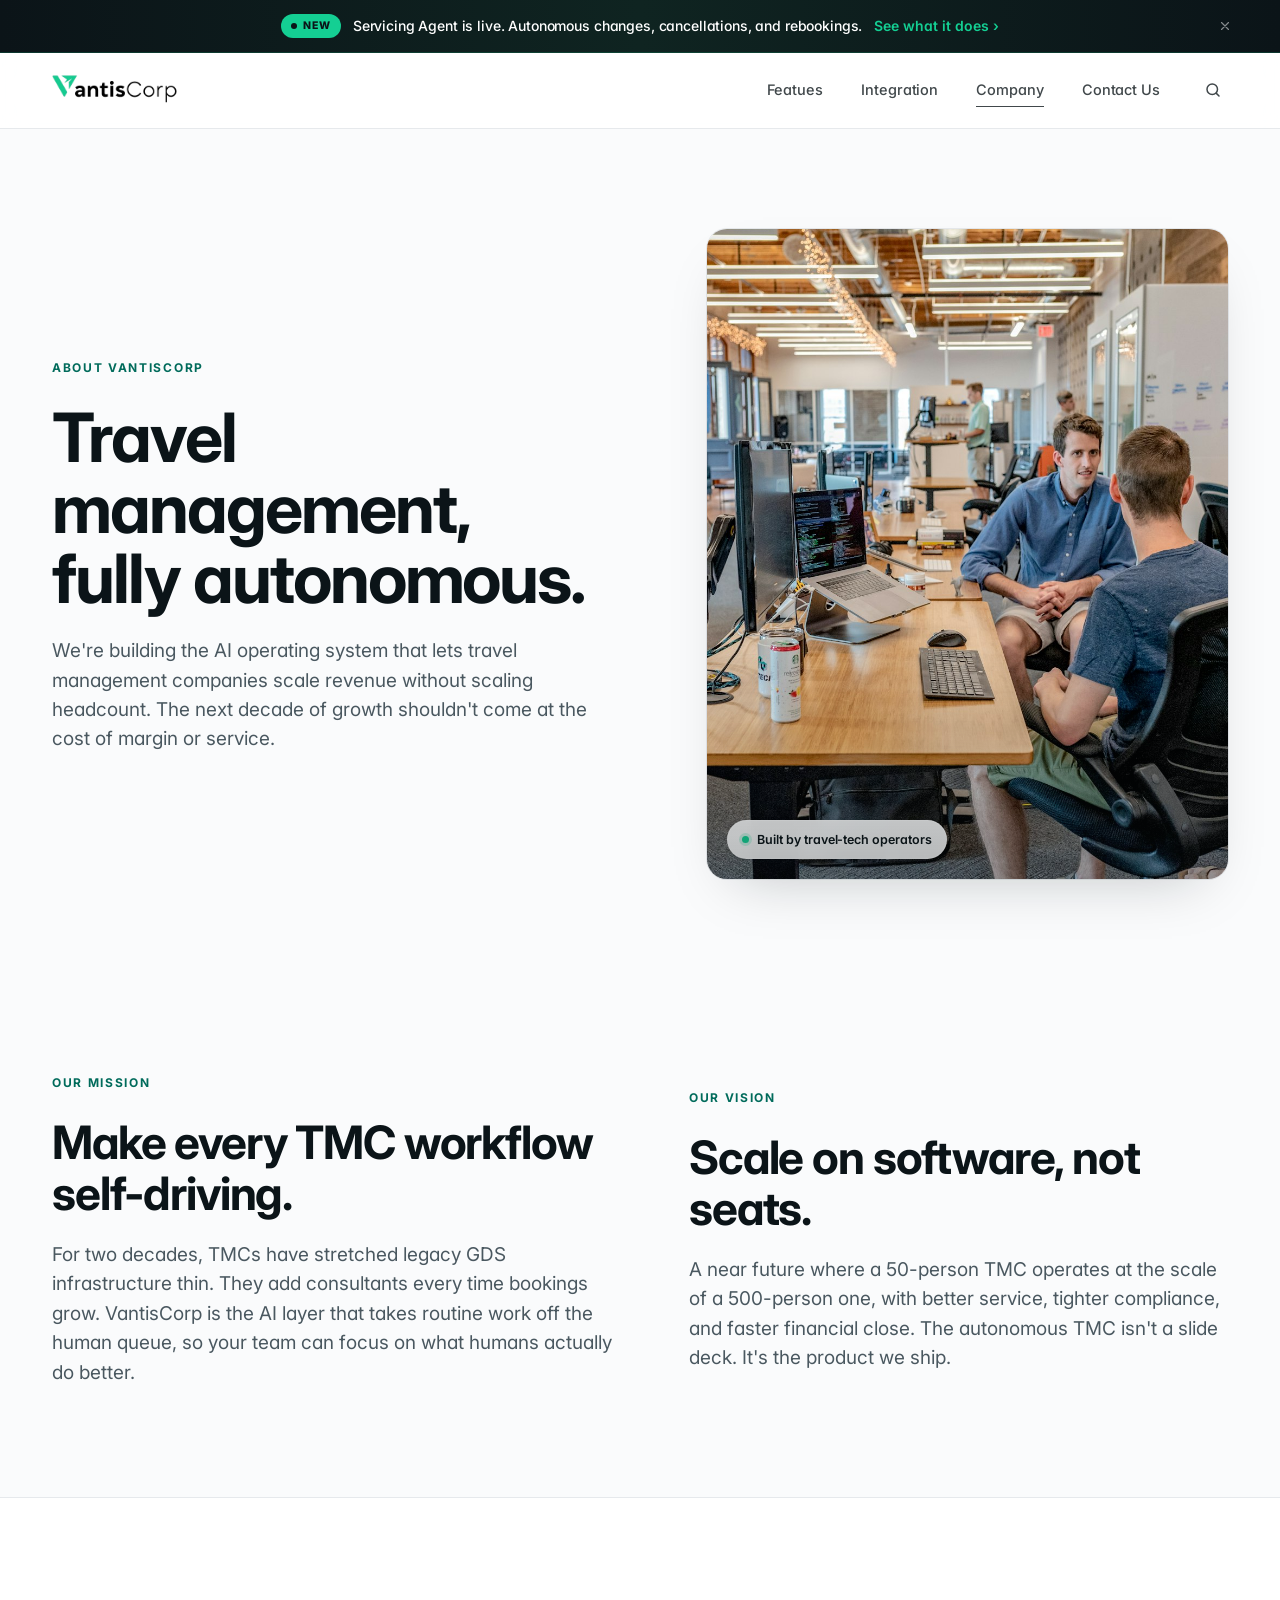
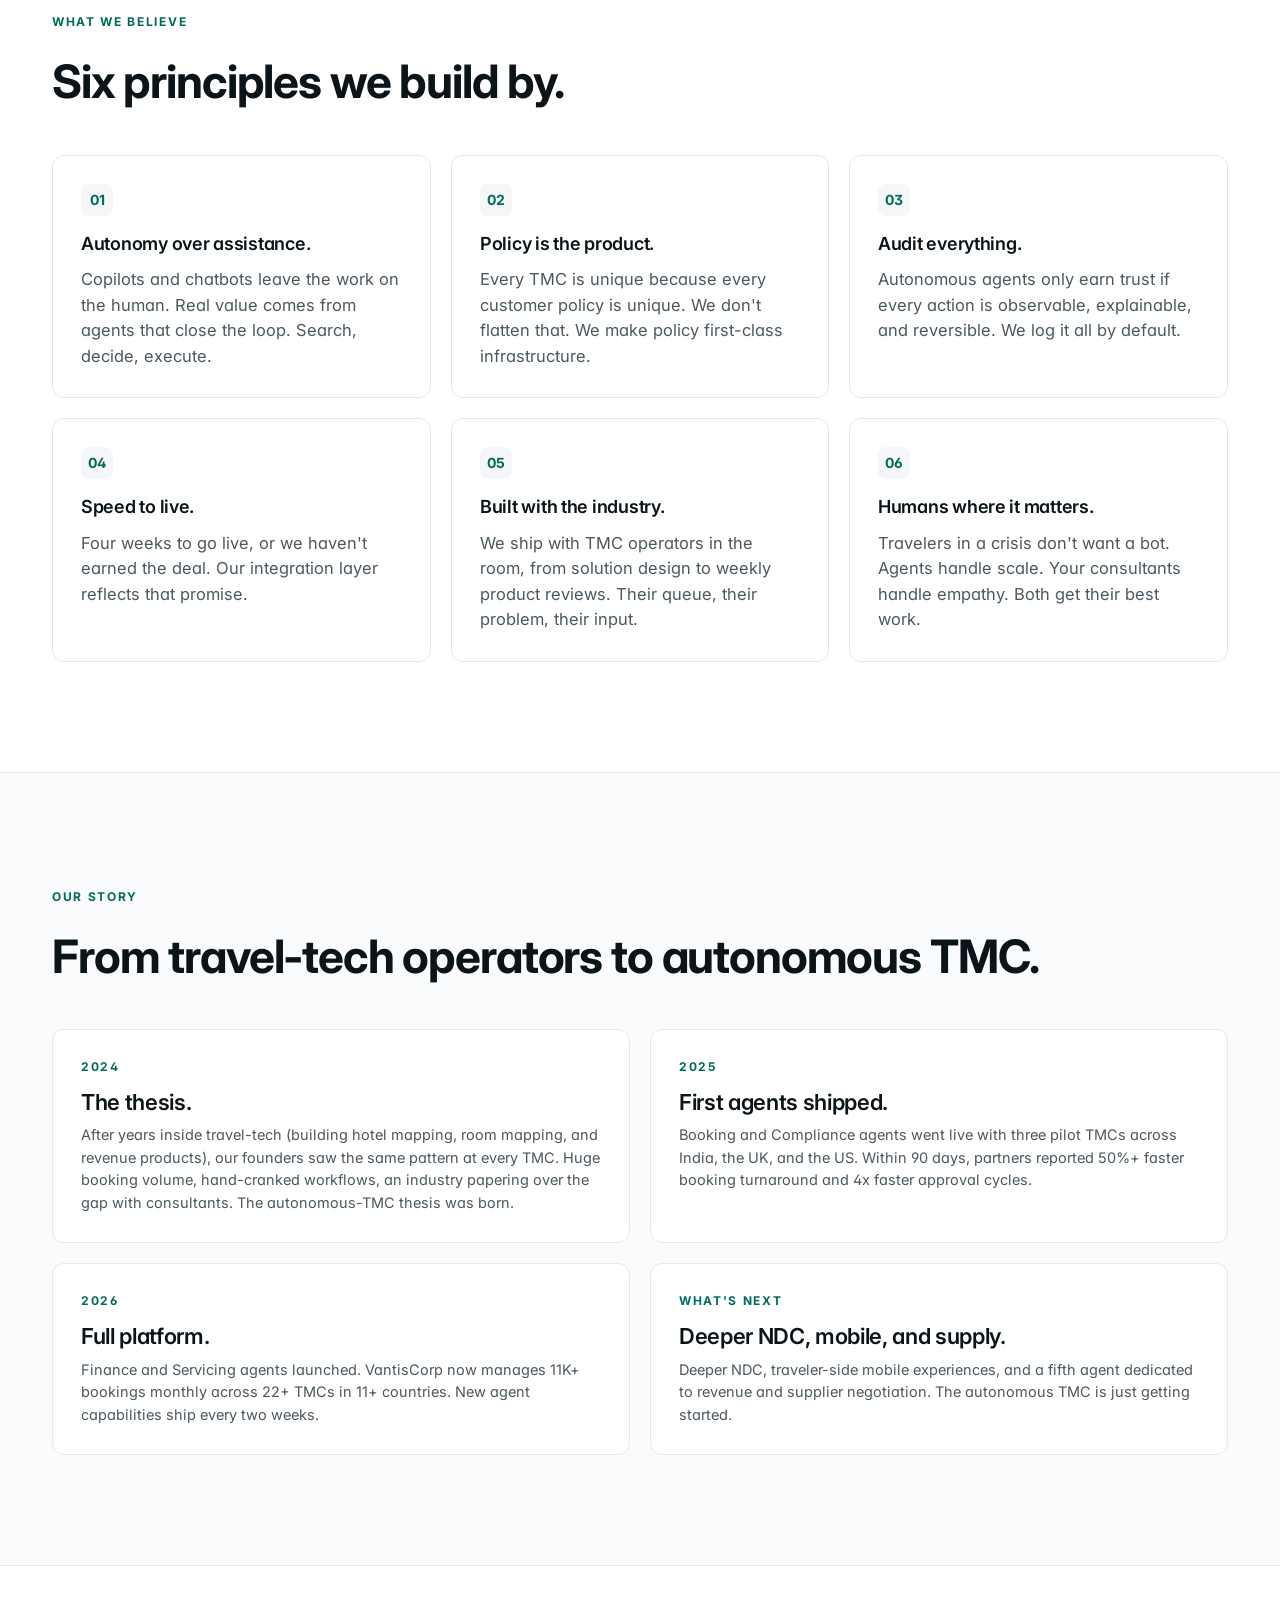
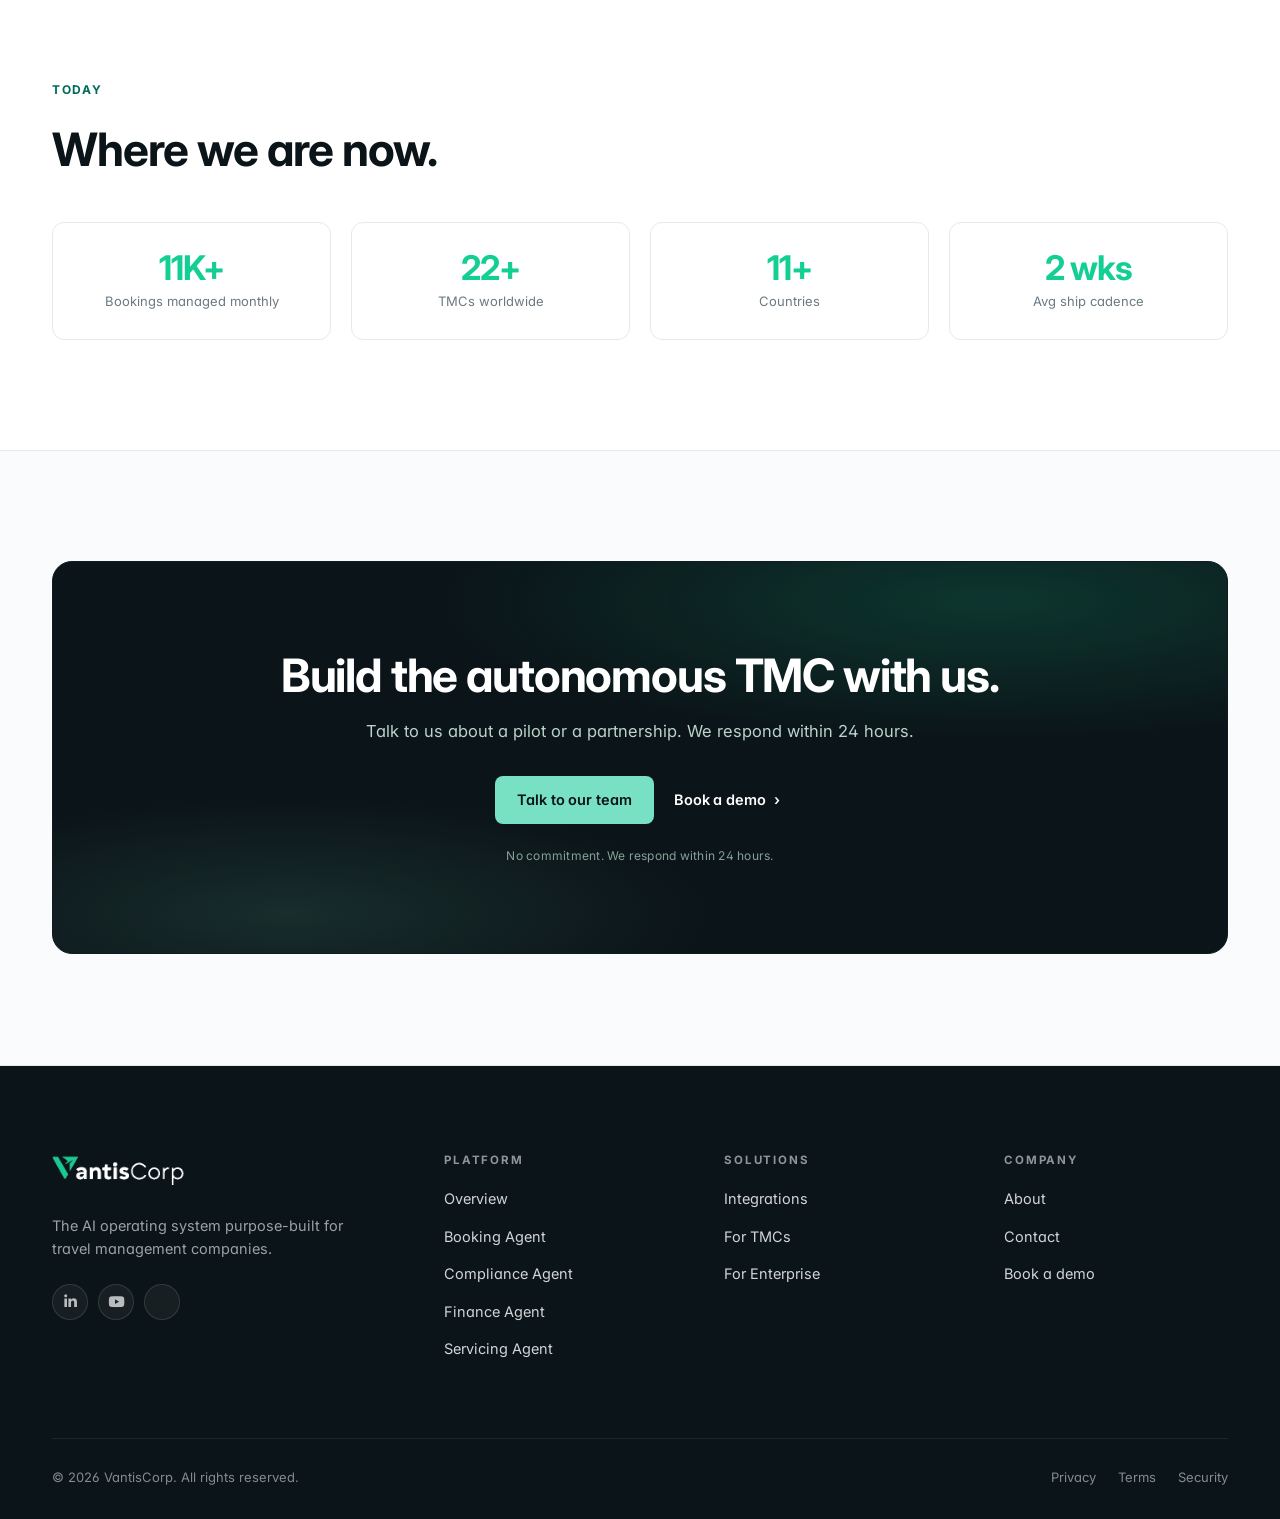
==== about.html @ ad970f68 "v5: original VantisCorp logo, contextual split-hero images, professional dark footer, larger notibar" ====
<!doctype html>
<html lang="en">
<head>
<meta charset="utf-8" />
<meta name="viewport" content="width=device-width, initial-scale=1" />
<title>About. VantisCorp.</title>
<meta name="description" content="VantisCorp is on a mission to make travel management companies fully autonomous. Built by travel-tech veterans, designed for the AI era." />
<link rel="preconnect" href="https://fonts.googleapis.com">
<link rel="preconnect" href="https://fonts.gstatic.com" crossorigin>
<link href="https://fonts.googleapis.com/css2?family=Inter:wght@400;500;600;700;800&family=Instrument+Serif&display=swap" rel="stylesheet">
<link rel="stylesheet" href="https://cdnjs.cloudflare.com/ajax/libs/font-awesome/6.0.0/css/all.min.css">
<link rel="stylesheet" href="css/styles.css">
</head>
<body>

<!-- NOTIBAR -->
<div class="notibar" role="region" aria-label="Announcement">
  <div class="container">
    <span class="notibar-text">
      <span class="notibar-tag">New</span>
      <span class="notibar-headline">Servicing Agent is live. Autonomous changes, cancellations, and rebookings.</span>
      <a class="notibar-cta" href="servicing-agent.html">See what it does <span class="notibar-arrow" aria-hidden="true">›</span></a>
    </span>
    <button class="notibar-close" aria-label="Dismiss announcement">
      <svg viewBox="0 0 24 24" xmlns="http://www.w3.org/2000/svg"><path d="M6 6l12 12M6 18L18 6" stroke-linecap="round"/></svg>
    </button>
  </div>
</div>

<header class="site-header">
  <div class="container">
    <a class="brand" href="index.html" aria-label="VantisCorp"><img src="images/vantis-logo.png" alt="VantisCorp" /></a>
    <nav class="nav">
      <a href="platform.html">Featues</a>
      <a href="integrations.html">Integration</a>
      
      <a href="about.html" class="active">Company</a>
      <a href="#">Contact Us</a>
      <a class="nav-search" href="#" aria-label="Search"><svg viewBox="0 0 24 24" xmlns="http://www.w3.org/2000/svg"><circle cx="11" cy="11" r="7"/><path d="m20 20-3.5-3.5" stroke-linecap="round"/></svg></a>
    </nav>
    <button class="menu-toggle" aria-label="Menu"><svg viewBox="0 0 24 24" xmlns="http://www.w3.org/2000/svg"><path d="M4 7h16M4 12h16M4 17h16" stroke-linecap="round"/></svg></button>
  </div>
</header>

<!-- HERO -->
<section class="split-hero">
  <div class="container">
    <div class="content">
      <span class="eyebrow">About VantisCorp</span>
      <h1 class="mt-6">Travel management, fully autonomous.</h1>
      <p>We're building the AI operating system that lets travel management companies scale revenue without scaling headcount. The next decade of growth shouldn't come at the cost of margin or service.</p>
    </div>
    <div class="split-hero-image">
      <img src="images/stock/hero-about.jpg" alt="VantisCorp team at work" loading="eager" />
      <span class="split-hero-badge">Built by travel-tech operators</span>
    </div>
  </div>
</section>

<!-- MISSION / VISION as alternating two-col -->
<section>
  <div class="container">
    <div class="two-col">
      <div>
        <span class="eyebrow">Our mission</span>
        <h2 class="mt-6">Make every TMC workflow self-driving.</h2>
        <p class="lead mt-6">For two decades, TMCs have stretched legacy GDS infrastructure thin. They add consultants every time bookings grow. VantisCorp is the AI layer that takes routine work off the human queue, so your team can focus on what humans actually do better.</p>
      </div>
      <div>
        <span class="eyebrow">Our vision</span>
        <h2 class="mt-6">Scale on software, not seats.</h2>
        <p class="lead mt-6">A near future where a 50-person TMC operates at the scale of a 500-person one, with better service, tighter compliance, and faster financial close. The autonomous TMC isn't a slide deck. It's the product we ship.</p>
      </div>
    </div>
  </div>
</section>

<!-- VALUES -->
<section style="background:#fff; border-top:1px solid var(--hairline); border-bottom:1px solid var(--hairline);">
  <div class="container">
    <span class="eyebrow">What we believe</span>
    <h2 class="mt-6" style="max-width:18ch;">Six principles we build by.</h2>
    <div class="grid grid-3 mt-12">
      <div class="value">
        <div class="ic">01</div>
        <h3>Autonomy over assistance.</h3>
        <p>Copilots and chatbots leave the work on the human. Real value comes from agents that close the loop. Search, decide, execute.</p>
      </div>
      <div class="value">
        <div class="ic">02</div>
        <h3>Policy is the product.</h3>
        <p>Every TMC is unique because every customer policy is unique. We don't flatten that. We make policy first-class infrastructure.</p>
      </div>
      <div class="value">
        <div class="ic">03</div>
        <h3>Audit everything.</h3>
        <p>Autonomous agents only earn trust if every action is observable, explainable, and reversible. We log it all by default.</p>
      </div>
      <div class="value">
        <div class="ic">04</div>
        <h3>Speed to live.</h3>
        <p>Four weeks to go live, or we haven't earned the deal. Our integration layer reflects that promise.</p>
      </div>
      <div class="value">
        <div class="ic">05</div>
        <h3>Built with the industry.</h3>
        <p>We ship with TMC operators in the room, from solution design to weekly product reviews. Their queue, their problem, their input.</p>
      </div>
      <div class="value">
        <div class="ic">06</div>
        <h3>Humans where it matters.</h3>
        <p>Travelers in a crisis don't want a bot. Agents handle scale. Your consultants handle empathy. Both get their best work.</p>
      </div>
    </div>
  </div>
</section>

<!-- TIMELINE: horizontal cards with year labels -->
<section>
  <div class="container">
    <span class="eyebrow">Our story</span>
    <h2 class="mt-6">From travel-tech operators to autonomous TMC.</h2>
    <div class="grid grid-2 mt-12">
      <div class="card">
        <span class="eyebrow">2024</span>
        <h3 class="mt-6">The thesis.</h3>
        <p>After years inside travel-tech (building hotel mapping, room mapping, and revenue products), our founders saw the same pattern at every TMC. Huge booking volume, hand-cranked workflows, an industry papering over the gap with consultants. The autonomous-TMC thesis was born.</p>
      </div>
      <div class="card">
        <span class="eyebrow">2025</span>
        <h3 class="mt-6">First agents shipped.</h3>
        <p>Booking and Compliance agents went live with three pilot TMCs across India, the UK, and the US. Within 90 days, partners reported 50%+ faster booking turnaround and 4x faster approval cycles.</p>
      </div>
      <div class="card">
        <span class="eyebrow">2026</span>
        <h3 class="mt-6">Full platform.</h3>
        <p>Finance and Servicing agents launched. VantisCorp now manages 11K+ bookings monthly across 22+ TMCs in 11+ countries. New agent capabilities ship every two weeks.</p>
      </div>
      <div class="card">
        <span class="eyebrow">What's next</span>
        <h3 class="mt-6">Deeper NDC, mobile, and supply.</h3>
        <p>Deeper NDC, traveler-side mobile experiences, and a fifth agent dedicated to revenue and supplier negotiation. The autonomous TMC is just getting started.</p>
      </div>
    </div>
  </div>
</section>

<!-- STATS -->
<section style="background:#fff; border-top:1px solid var(--hairline); border-bottom:1px solid var(--hairline);">
  <div class="container">
    <span class="eyebrow">Today</span>
    <h2 class="mt-6">Where we are now.</h2>
    <div class="grid grid-4 mt-12">
      <div class="card center"><div class="stat-num" style="color:var(--bright-green);">11K+</div><div class="stat-label">Bookings managed monthly</div></div>
      <div class="card center"><div class="stat-num" style="color:var(--bright-green);">22+</div><div class="stat-label">TMCs worldwide</div></div>
      <div class="card center"><div class="stat-num" style="color:var(--bright-green);">11+</div><div class="stat-label">Countries</div></div>
      <div class="card center"><div class="stat-num" style="color:var(--bright-green);">2 wks</div><div class="stat-label">Avg ship cadence</div></div>
    </div>
  </div>
</section>

<!-- CTA -->
<section>
  <div class="container">
    <div class="cta-banner">
      <h2>Build the autonomous TMC with us.</h2>
      <p>Talk to us about a pilot or a partnership. We respond within 24 hours.</p>
      <div class="actions">
        <a class="btn btn-primary" href="#">Talk to our team</a>
        <a class="btn btn-ghost" href="#">Book a demo <span aria-hidden="true">›</span></a>
      </div>
      <div class="fine">No commitment. We respond within 24 hours.</div>
    </div>
  </div>
</section>

<!-- FOOTER -->
<footer class="site-footer">
  <div class="container">
    <div class="foot-grid">
      <div>
        <a class="brand" href="index.html" aria-label="VantisCorp"><img src="images/vantis-logo-white.png" alt="VantisCorp" /></a>
        <p class="foot-tagline">The AI operating system purpose-built for travel management companies.</p>
        <div class="socials" style="margin-top:24px;">
          <a href="#" aria-label="LinkedIn"><i class="fa-brands fa-linkedin-in"></i></a>
          <a href="#" aria-label="YouTube"><i class="fa-brands fa-youtube"></i></a>
          <a href="#" aria-label="X"><i class="fa-brands fa-x-twitter"></i></a>
        </div>
      </div>
      <div>
        <h5>Platform</h5>
        <ul>
          <li><a href="platform.html">Overview</a></li>
          <li><a href="booking-agent.html">Booking Agent</a></li>
          <li><a href="compliance-agent.html">Compliance Agent</a></li>
          <li><a href="finance-agent.html">Finance Agent</a></li>
          <li><a href="servicing-agent.html">Servicing Agent</a></li>
        </ul>
      </div>
      <div>
        <h5>Solutions</h5>
        <ul>
          <li><a href="integrations.html">Integrations</a></li>
          <li><a href="platform.html">For TMCs</a></li>
          <li><a href="platform.html">For Enterprise</a></li>
        </ul>
      </div>
      <div>
        <h5>Company</h5>
        <ul>
          <li><a href="about.html">About</a></li>
          <li><a href="#">Contact</a></li>
          <li><a href="#">Book a demo</a></li>
        </ul>
      </div>
    </div>
    <div class="foot-bottom">
      <span>© 2026 VantisCorp. All rights reserved.</span>
      <div class="foot-legal">
        <a href="#">Privacy</a>
        <a href="#">Terms</a>
        <a href="#">Security</a>
      </div>
    </div>
  </div>
</footer>

<script src="js/animations.js"></script>

</body>
</html>
---- css/styles.css ----
/* VantisCorp v3 — premium B2B SaaS stylesheet
   Sibling pages share these tokens; home.css extends the homepage. */

/* ---------- Tokens ---------- */
:root {
  /* Brand */
  --primary-teal: #78e0c3;
  --cta-grad-start: #a2ebd8;
  --cta-grad-end: #78e0c3;
  --bright-green: #14cf93;
  --dark-green: #006b5b;
  --card-green: #44cf9e;

  /* Neutrals — deeper, more sophisticated */
  --ink: #0b1418;          /* near-black with hint of teal undertone */
  --ink-2: #1f2a30;        /* secondary headlines */
  --text: #2a3439;         /* body */
  --text-2: #4a5860;       /* secondary copy */
  --muted: #6b7a82;        /* metadata */
  --hairline: #e6e9ec;     /* 1px lines */
  --hairline-2: #eef0f2;
  --surface: #ffffff;
  --surface-2: #fafbfc;
  --surface-3: #f4f6f8;

  /* Shadows — restrained */
  --shadow-1: 0 1px 2px rgba(11, 20, 24, 0.03), 0 1px 1px rgba(11, 20, 24, 0.02);
  --shadow-2: 0 6px 18px rgba(11, 20, 24, 0.04), 0 1px 2px rgba(11, 20, 24, 0.03);
  --shadow-3: 0 24px 60px rgba(11, 20, 24, 0.06), 0 4px 12px rgba(11, 20, 24, 0.03);

  /* Radii */
  --radius-btn: 8px;
  --radius-card: 12px;
  --radius-lg: 18px;

  /* Layout */
  --max: 1240px;
  --measure: 64ch;

  /* Motion */
  --ease-out: cubic-bezier(0.16, 1, 0.3, 1);
  --d-fast: 180ms;
  --d-base: 280ms;
  --d-slow: 480ms;
}

* { box-sizing: border-box; }
html { scroll-behavior: smooth; }

body {
  margin: 0;
  font-family: 'Inter', system-ui, -apple-system, "Segoe UI", Roboto, sans-serif;
  font-feature-settings: 'ss01', 'cv11', 'cv02';
  background: var(--surface-2);
  color: var(--text);
  font-size: 16.5px;
  line-height: 1.55;
  -webkit-font-smoothing: antialiased;
  -moz-osx-font-smoothing: grayscale;
  text-rendering: optimizeLegibility;
}

a { color: inherit; text-decoration: none; }
img { max-width: 100%; display: block; }

.container {
  max-width: var(--max);
  margin: 0 auto;
  padding: 0 32px;
}
@media (max-width: 720px) { .container { padding: 0 22px; } }

/* ---------- Typography ---------- */
.font-display {
  font-family: 'Instrument Serif', 'Inter', Georgia, serif;
  font-weight: 400;
  letter-spacing: -0.015em;
}

h1, h2, h3, h4, h5 {
  color: var(--ink);
  letter-spacing: -0.022em;
  line-height: 1.08;
  margin: 0;
  font-weight: 700;
}
h1 { font-size: clamp(40px, 5.4vw, 68px); font-weight: 700; letter-spacing: -0.03em; line-height: 1.04; }
h2 { font-size: clamp(30px, 3.6vw, 46px); letter-spacing: -0.025em; line-height: 1.1; }
h3 { font-size: 22px; font-weight: 600; letter-spacing: -0.015em; }
h4 { font-size: 16px; font-weight: 600; }
h5 { font-size: 13px; font-weight: 700; letter-spacing: 0.06em; text-transform: uppercase; color: var(--muted); }

p { color: var(--text-2); margin: 14px 0 0; }
.lead { font-size: 19px; line-height: 1.55; color: var(--text-2); max-width: var(--measure); }
.eyebrow {
  display: inline-block;
  font-size: 12px; font-weight: 700;
  text-transform: uppercase; letter-spacing: 0.14em;
  color: var(--dark-green);
}

/* ---------- Header ---------- */
.site-header {
  position: sticky;
  top: 0;
  z-index: 50;
  background: rgba(255,255,255,0.85);
  backdrop-filter: saturate(140%) blur(14px);
  -webkit-backdrop-filter: saturate(140%) blur(14px);
  border-bottom: 1px solid var(--hairline);
  height: 72px;
  display: flex;
  align-items: center;
}
.site-header .container {
  display: flex; align-items: center; justify-content: space-between; width: 100%;
}
.site-header { height: 76px; }
.brand {
  display: inline-flex; align-items: center;
  color: var(--ink);
  text-decoration: none;
  line-height: 0;
}
.brand img { height: 34px; width: auto; display: block; }
.nav { display: flex; align-items: center; gap: 38px; }
.nav a {
  font-size: 14.5px; font-weight: 500; color: var(--ink);
  letter-spacing: -0.005em;
  transition: color var(--d-fast) var(--ease-out);
  position: relative;
  opacity: 0.78;
}
.nav a:not(.nav-cta) {
  opacity: 0.78;
}
.nav-cta {
  display: inline-flex; align-items: center; gap: 6px;
  background: var(--ink); color: #fff !important;
  padding: 9px 18px; border-radius: 999px;
  font-size: 13.5px; font-weight: 600;
  opacity: 1 !important;
  transition: background var(--d-fast) var(--ease-out), transform var(--d-fast) var(--ease-out);
}
.nav-cta::after { display: none !important; }
.nav-cta:hover { background: var(--dark-green); }
.nav a::after {
  content: ""; position: absolute; left: 0; right: 100%; bottom: -6px;
  height: 1px; background: var(--ink);
  transition: right var(--d-base) var(--ease-out);
}
.nav a:hover { color: var(--ink); }
.nav a:hover::after, .nav a.active::after { right: 0; }
.nav a.active { color: var(--ink); }
.nav-search { display: inline-flex; align-items: center; justify-content: center; color: var(--muted); cursor: pointer; padding: 6px; border-radius: 6px; transition: color var(--d-fast) var(--ease-out), background var(--d-fast) var(--ease-out); }
.nav-search:hover { color: var(--ink); background: var(--surface-2); }
.nav-search svg { width: 18px; height: 18px; stroke: currentColor; stroke-width: 2; fill: none; }
.menu-toggle { display: none; background: none; border: 0; padding: 8px; cursor: pointer; color: var(--ink); }
.menu-toggle svg { width: 24px; height: 24px; stroke: currentColor; stroke-width: 2; fill: none; }

/* ---------- Notibar ---------- */
.notibar {
  background: linear-gradient(90deg, #0b1418 0%, #0f2421 50%, #0b1418 100%);
  color: #fff;
  font-size: 14px;
  line-height: 1.5;
  border-bottom: 1px solid rgba(20,207,147,0.18);
}
.notibar .container {
  display: flex; align-items: center; justify-content: center;
  padding: 14px 60px; gap: 16px; position: relative;
  min-height: 48px;
}
.notibar-text { display: inline-flex; align-items: center; gap: 12px; flex-wrap: wrap; justify-content: center; }
.notibar-tag {
  display: inline-flex; align-items: center; gap: 6px;
  background: var(--bright-green); color: var(--ink);
  font-weight: 800; font-size: 10.5px; letter-spacing: 0.10em;
  text-transform: uppercase; padding: 4px 10px; border-radius: 999px;
}
.notibar-tag::before {
  content: ""; width: 6px; height: 6px; background: var(--ink); border-radius: 50%;
}
.notibar-headline { color: #fff; font-weight: 500; letter-spacing: -0.01em; }
.notibar a.notibar-cta {
  color: var(--bright-green); font-weight: 600; text-decoration: none;
  display: inline-flex; align-items: center; gap: 4px;
  border-bottom: 0; padding-bottom: 0;
  transition: color var(--d-fast) var(--ease-out), transform var(--d-fast) var(--ease-out);
}
.notibar a.notibar-cta:hover { color: #fff; }
.notibar a.notibar-cta:hover .notibar-arrow { transform: translateX(3px); }
.notibar-arrow { transition: transform var(--d-fast) var(--ease-out); }
.notibar-close {
  position: absolute; right: 22px; top: 50%; transform: translateY(-50%);
  background: none; border: 0; color: rgba(255,255,255,0.5);
  cursor: pointer; padding: 6px; border-radius: 6px;
  display: inline-flex; align-items: center;
  transition: color var(--d-fast) var(--ease-out), background var(--d-fast) var(--ease-out);
}
.notibar-close:hover { color: #fff; background: rgba(255,255,255,0.08); }
.notibar-close svg { width: 14px; height: 14px; stroke: currentColor; stroke-width: 2; fill: none; }
.notibar.is-hidden { display: none; }
@media (max-width: 720px) {
  .notibar { font-size: 13px; }
  .notibar .container { padding: 12px 48px; }
  .notibar-headline { display: none; }
}

/* ---------- Editorial split hero (image companion) ---------- */
.split-hero {
  padding: 100px 0 80px;
}
.split-hero .container {
  display: grid; grid-template-columns: 1.05fr 0.95fr;
  gap: 80px; align-items: center;
}
.split-hero .content { max-width: 540px; }
.split-hero h1 { max-width: 14ch; }
.split-hero p { font-size: 19px; max-width: 56ch; margin-top: 22px; color: var(--text-2); line-height: 1.55; }
.split-hero .actions { margin-top: 36px; display: flex; gap: 14px; flex-wrap: wrap; }
.split-hero-image {
  position: relative; aspect-ratio: 4 / 5;
  border-radius: 20px; overflow: hidden;
  box-shadow: 0 24px 56px -28px rgba(11,20,24,0.25), 0 0 0 1px var(--hairline);
}
.split-hero-image img { width: 100%; height: 100%; object-fit: cover; display: block; }
.split-hero-image::after {
  content: "";
  position: absolute; inset: auto 0 0 0; height: 35%;
  background: linear-gradient(180deg, transparent, rgba(11,20,24,0.28));
  pointer-events: none;
}
.split-hero-badge {
  position: absolute; left: 20px; bottom: 20px;
  display: inline-flex; align-items: center; gap: 8px;
  background: rgba(255,255,255,0.95);
  backdrop-filter: blur(8px);
  -webkit-backdrop-filter: blur(8px);
  padding: 9px 14px; border-radius: 999px;
  color: var(--ink); font-size: 12.5px; font-weight: 600; letter-spacing: -0.005em;
  border: 1px solid rgba(255,255,255,0.6);
  box-shadow: 0 8px 20px -8px rgba(11,20,24,0.2);
}
.split-hero-badge::before {
  content: ""; width: 7px; height: 7px; border-radius: 50%;
  background: var(--bright-green);
  box-shadow: 0 0 0 3px rgba(20,207,147,0.2);
}
@media (max-width: 900px) {
  .split-hero .container { grid-template-columns: 1fr; gap: 48px; }
  .split-hero-image { aspect-ratio: 16 / 11; max-width: 560px; }
}

/* ---------- Buttons ---------- */
.btn {
  display: inline-flex; align-items: center; gap: 8px;
  padding: 13px 22px;
  border-radius: var(--radius-btn);
  font-weight: 600; font-size: 14.5px;
  letter-spacing: -0.005em;
  cursor: pointer; border: 0;
  transition: transform var(--d-fast) var(--ease-out),
              box-shadow var(--d-base) var(--ease-out),
              background var(--d-fast) var(--ease-out);
}
.btn-primary {
  background: var(--ink);
  color: #fff;
}
.btn-primary:hover { background: #000; transform: translateY(-1px); box-shadow: 0 10px 24px rgba(11,20,24,0.18); }
.btn-ghost {
  background: transparent; color: var(--ink); padding: 13px 6px;
}
.btn-ghost:hover { color: var(--dark-green); }
.btn-dark { background: var(--ink); color: #fff; }
.btn-dark:hover { background: #000; transform: translateY(-1px); }
.btn-tour {
  color: var(--ink); font-weight: 600; font-size: 14.5px;
  display: inline-flex; align-items: center; gap: 6px;
  transition: gap var(--d-fast) var(--ease-out);
}
.btn-tour:hover { gap: 10px; }

/* ---------- Sections ---------- */
section { padding: 110px 0; }
section.section-tight { padding: 64px 0; }
@media (max-width: 720px) { section { padding: 72px 0; } }

/* ---------- Page hero ---------- */
.page-hero {
  padding: 110px 0 80px;
  background: linear-gradient(180deg, #ffffff 0%, var(--surface-2) 100%);
  border-bottom: 1px solid var(--hairline);
}
.page-hero h1 { max-width: 14ch; }
.page-hero p { font-size: 19px; max-width: 60ch; margin-top: 22px; color: var(--text-2); }
.page-hero .actions { margin-top: 36px; display: flex; gap: 14px; flex-wrap: wrap; }

/* ---------- Cards ---------- */
.card {
  background: var(--surface);
  border-radius: var(--radius-card);
  border: 1px solid var(--hairline);
  padding: 28px;
  transition: transform var(--d-base) var(--ease-out),
              border-color var(--d-base) var(--ease-out),
              box-shadow var(--d-base) var(--ease-out);
}
.card:hover { transform: translateY(-2px); border-color: #d0dad6; box-shadow: var(--shadow-2); }
.card h3 { margin-top: 14px; color: var(--ink); }
.card p { margin-top: 10px; font-size: 14.5px; line-height: 1.55; }

.grid { display: grid; gap: 20px; align-items: stretch; }
.grid-2 { grid-template-columns: repeat(2, 1fr); }
.grid-3 { grid-template-columns: repeat(3, 1fr); }
.grid-4 { grid-template-columns: repeat(4, 1fr); }
.grid > .card, .grid > a.card { display: flex; flex-direction: column; height: 100%; }

/* ---------- Two column ---------- */
.two-col {
  display: grid;
  grid-template-columns: 1.05fr 1fr;
  gap: 72px;
  align-items: center;
}
.two-col.reverse { grid-template-columns: 1fr 1.05fr; }

/* ---------- Stat row ---------- */
.stat-row { display: flex; gap: 56px; flex-wrap: wrap; margin-top: 44px; }
.stat-num { font-size: 34px; font-weight: 700; letter-spacing: -0.025em; color: var(--ink); line-height: 1; }
.stat-label { font-size: 13px; color: var(--muted); margin-top: 6px; }

/* ---------- Pill ---------- */
.pill {
  display: inline-flex; align-items: center; gap: 8px;
  background: #fff; border: 1px solid var(--hairline);
  color: var(--text); padding: 6px 12px; border-radius: 999px;
  font-size: 13px; font-weight: 500;
}
.pill .dot { width: 6px; height: 6px; border-radius: 999px; background: var(--bright-green); }

/* ---------- Mock UI ---------- */
.mock {
  background: #fff;
  border-radius: var(--radius-lg);
  border: 1px solid var(--hairline);
  box-shadow: var(--shadow-2);
  padding: 22px;
  font-size: 13px;
}
.mock-title { font-weight: 600; font-size: 13.5px; color: var(--ink); }
.mock-sub { color: var(--muted); font-size: 12px; margin-top: 2px; }
.mock-row {
  display: flex; align-items: center; justify-content: space-between; gap: 12px;
  background: var(--surface-2);
  border: 1px solid var(--hairline-2);
  border-radius: 8px;
  padding: 11px 13px;
  margin-top: 10px;
  font-size: 13px;
  color: var(--text);
}
.mock-row .badge {
  font-size: 11px; font-weight: 600; padding: 3px 9px; border-radius: 999px; letter-spacing: 0.01em;
}
.badge.green { background: #e7faf2; color: #0a8a5f; }
.badge.amber { background: #fff5e0; color: #a06400; }
.badge.red   { background: #fdecec; color: #a33; }
.badge.grey  { background: #eef0f1; color: #555; }

/* ---------- Logo strip / Integrations ---------- */
.brand-strip {
  display: grid;
  grid-template-columns: repeat(6, 1fr);
  gap: 0;
  align-items: center;
  justify-items: center;
  background: #fff;
  border: 1px solid var(--hairline);
  border-radius: var(--radius-card);
  overflow: hidden;
}
.brand-strip .logo-cell {
  display: flex; align-items: center; justify-content: center;
  width: 100%; height: 92px;
  color: var(--muted);
  border-right: 1px solid var(--hairline-2);
  border-bottom: 1px solid var(--hairline-2);
  transition: background var(--d-base) var(--ease-out), color var(--d-base) var(--ease-out);
}
.brand-strip .logo-cell:hover { background: var(--surface-2); color: var(--ink); }
.brand-strip .logo-cell svg { width: 100%; max-width: 110px; height: 28px; }

/* ---------- Integrations grid ---------- */
.int-grid {
  display: grid;
  grid-template-columns: repeat(4, 1fr);
  gap: 14px;
}
.int-card {
  background: #fff;
  border: 1px solid var(--hairline);
  border-radius: var(--radius-card);
  padding: 22px;
  transition: transform var(--d-base) var(--ease-out),
              border-color var(--d-base) var(--ease-out),
              box-shadow var(--d-base) var(--ease-out);
}
.int-card:hover { transform: translateY(-2px); border-color: #d0dad6; box-shadow: var(--shadow-2); }
.int-card .ic-head { display: flex; align-items: center; gap: 12px; }
.int-card .ic-logo {
  width: 40px; height: 40px;
  border-radius: 9px;
  background: var(--surface-3);
  display: grid; place-items: center;
  flex-shrink: 0;
  overflow: hidden;
}
.int-card .ic-logo svg { width: 24px; height: 24px; }
.int-card h4 { font-size: 15px; color: var(--ink); }
.int-card p { margin-top: 8px; font-size: 13.5px; color: var(--text-2); line-height: 1.5; }
.int-card .tag {
  display: inline-block; margin-top: 14px;
  font-size: 11px; font-weight: 600;
  text-transform: uppercase; letter-spacing: 0.08em;
  color: var(--dark-green);
  background: #e7faf2;
  padding: 3px 9px; border-radius: 999px;
}

/* ---------- Category headings ---------- */
.cat-title {
  display: flex; align-items: center; gap: 14px;
  font-size: 12px; font-weight: 600; text-transform: uppercase; letter-spacing: 0.12em;
  color: var(--muted);
  margin: 56px 0 18px;
}
.cat-title:first-of-type { margin-top: 0; }
.cat-title::before { content: ""; height: 1px; width: 22px; background: var(--hairline); }
.cat-title::after { content: ""; height: 1px; flex: 1; background: var(--hairline); }

/* ---------- CTA Banner ---------- */
.cta-banner {
  background: var(--ink);
  background-image:
    radial-gradient(80% 60% at 80% 10%, rgba(20, 207, 147, 0.18), transparent 60%),
    radial-gradient(60% 50% at 20% 90%, rgba(120, 224, 195, 0.12), transparent 60%);
  color: #fff;
  border-radius: 20px;
  padding: 88px 7%;
  text-align: center;
  border: 1px solid #0f1c21;
}
.cta-banner h2 { color: #fff; }
.cta-banner p { color: #b9d4cb; max-width: 56ch; margin: 18px auto 0; }
.cta-banner .actions { margin-top: 32px; display: inline-flex; gap: 14px; flex-wrap: wrap; justify-content: center; }
.cta-banner .fine { font-size: 12px; color: #87a097; margin-top: 22px; letter-spacing: 0.02em; }
.cta-banner .btn-ghost { color: #fff; }
.cta-banner .btn-ghost:hover { color: var(--primary-teal); }
.cta-banner .btn-primary { background: var(--primary-teal); color: var(--ink); }
.cta-banner .btn-primary:hover { background: #fff; }

/* ---------- Footer ---------- */
.site-footer {
  background: var(--ink);
  color: rgba(255,255,255,0.7);
  padding: 88px 0 32px;
  border-top: 1px solid var(--hairline);
}
.site-footer .brand img { height: 36px; }
.foot-grid {
  display: grid;
  grid-template-columns: 1.5fr 1fr 1fr 1fr;
  gap: 56px;
  align-items: start;
  padding-bottom: 64px;
}
.foot-tagline { margin-top: 18px; max-width: 320px; font-size: 14.5px; line-height: 1.55; color: rgba(255,255,255,0.6); }
.foot-grid h5 {
  font-size: 11.5px; text-transform: uppercase; font-weight: 700;
  letter-spacing: 0.16em; color: rgba(255,255,255,0.55);
  margin: 0 0 20px;
}
.foot-grid ul { list-style: none; padding: 0; margin: 0; }
.foot-grid li { margin-bottom: 12px; }
.foot-grid a {
  color: rgba(255,255,255,0.82); font-size: 14.5px;
  transition: color var(--d-fast) var(--ease-out);
}
.foot-grid a:hover { color: var(--bright-green); }
.foot-bottom {
  border-top: 1px solid rgba(255,255,255,0.08);
  padding-top: 28px;
  display: flex; justify-content: space-between; align-items: center; flex-wrap: wrap; gap: 16px;
  color: rgba(255,255,255,0.5); font-size: 13px;
}
.foot-legal { display: flex; gap: 22px; align-items: center; flex-wrap: wrap; }
.foot-legal a { color: rgba(255,255,255,0.5); font-size: 13px; transition: color var(--d-fast) var(--ease-out); }
.foot-legal a:hover { color: #fff; }
.socials { display: flex; gap: 10px; }
.socials a {
  width: 36px; height: 36px; display: grid; place-items: center;
  background: rgba(255,255,255,0.05); border-radius: 999px;
  border: 1px solid rgba(255,255,255,0.12);
  color: rgba(255,255,255,0.7);
  transition: border-color var(--d-fast) var(--ease-out), color var(--d-fast) var(--ease-out), background var(--d-fast) var(--ease-out);
}
.socials a:hover { border-color: var(--bright-green); color: var(--bright-green); background: rgba(20,207,147,0.06); }

/* ---------- Utilities ---------- */
.center { text-align: center; }
.mt-0 { margin-top: 0; }
.mt-6 { margin-top: 22px; }
.mt-8 { margin-top: 32px; }
.mt-12 { margin-top: 48px; }
.mt-16 { margin-top: 64px; }
.text-mute { color: var(--muted); }
.divider { height: 1px; background: var(--hairline); margin: 80px 0; }

/* ---------- Tabs ---------- */
.tabs {
  display: flex; gap: 6px; flex-wrap: wrap;
  background: #fff; border: 1px solid var(--hairline);
  padding: 5px; border-radius: 999px; width: fit-content;
}
.tab {
  padding: 8px 16px;
  border-radius: 999px;
  font-size: 13px; font-weight: 500;
  cursor: pointer; color: var(--text-2);
  border: 0; background: transparent;
  transition: all var(--d-fast) var(--ease-out);
}
.tab.active { background: var(--ink); color: #fff; }

/* ---------- Feature row ---------- */
.feature-row {
  display: grid;
  grid-template-columns: 56px 1fr;
  gap: 22px;
  padding: 24px 0;
  border-top: 1px solid var(--hairline);
}
.feature-row:first-child { border-top: 0; }
.feature-row .ic {
  width: 44px; height: 44px;
  border-radius: 10px;
  background: linear-gradient(135deg, #eafaf3, #d5f3e7);
  display: grid; place-items: center;
  color: var(--dark-green);
  font-weight: 700;
}

/* ---------- Values ---------- */
.value {
  padding: 28px;
  background: #fff;
  border: 1px solid var(--hairline);
  border-radius: var(--radius-card);
  transition: border-color var(--d-base) var(--ease-out);
}
.value:hover { border-color: #cdebde; }
.value .ic {
  width: 32px; height: 32px;
  border-radius: 8px;
  background: var(--surface-3);
  display: grid; place-items: center;
  color: var(--dark-green);
  font-weight: 700;
  margin-bottom: 18px;
  font-size: 14px;
}
.value h3 { font-size: 18px; margin-bottom: 6px; }

/* ---------- Quote ---------- */
.quote {
  background: #fff;
  border: 1px solid var(--hairline);
  border-radius: var(--radius-lg);
  padding: 56px;
}
.quote p { font-size: 22px; color: var(--ink); line-height: 1.45; margin: 0; letter-spacing: -0.01em; }
.quote .attr { margin-top: 26px; font-size: 14px; color: var(--muted); }

/* ---------- Scroll animations ---------- */
.fade-in {
  opacity: 0;
  transform: translateY(20px);
  transition: opacity 600ms var(--ease-out), transform 600ms var(--ease-out);
  will-change: opacity, transform;
}
.fade-in.in-view {
  opacity: 1;
  transform: none;
}
.stagger > * { opacity: 0; transform: translateY(20px); transition: opacity 600ms var(--ease-out), transform 600ms var(--ease-out); }
.stagger.in-view > * { opacity: 1; transform: none; }
.stagger.in-view > *:nth-child(1) { transition-delay: 60ms; }
.stagger.in-view > *:nth-child(2) { transition-delay: 140ms; }
.stagger.in-view > *:nth-child(3) { transition-delay: 220ms; }
.stagger.in-view > *:nth-child(4) { transition-delay: 300ms; }
.stagger.in-view > *:nth-child(5) { transition-delay: 380ms; }
.stagger.in-view > *:nth-child(6) { transition-delay: 460ms; }

@media (prefers-reduced-motion: reduce) {
  .fade-in, .stagger > * { opacity: 1; transform: none; transition: none; }
}

/* ---------- Responsive ---------- */
@media (max-width: 960px) {
  .nav { display: none; }
  .menu-toggle { display: block; }
  .grid-2, .grid-3, .grid-4, .two-col, .two-col.reverse { grid-template-columns: 1fr; gap: 22px; }
  .int-grid { grid-template-columns: 1fr 1fr; }
  .brand-strip { grid-template-columns: repeat(3, 1fr); }
  .foot-grid { grid-template-columns: 1fr 1fr; gap: 32px; }
  section { padding: 72px 0; }
  .page-hero { padding: 64px 0 56px; }
  .cta-banner { padding: 56px 7%; }
  .quote { padding: 36px; }
  .quote p { font-size: 18px; }
  .two-col { gap: 36px; }
}
@media (max-width: 540px) {
  .int-grid { grid-template-columns: 1fr; }
  .brand-strip { grid-template-columns: repeat(2, 1fr); }
  .foot-grid { grid-template-columns: 1fr; }
  .stat-row { gap: 28px; }
  h1 { font-size: 38px; }
  h2 { font-size: 28px; }
}
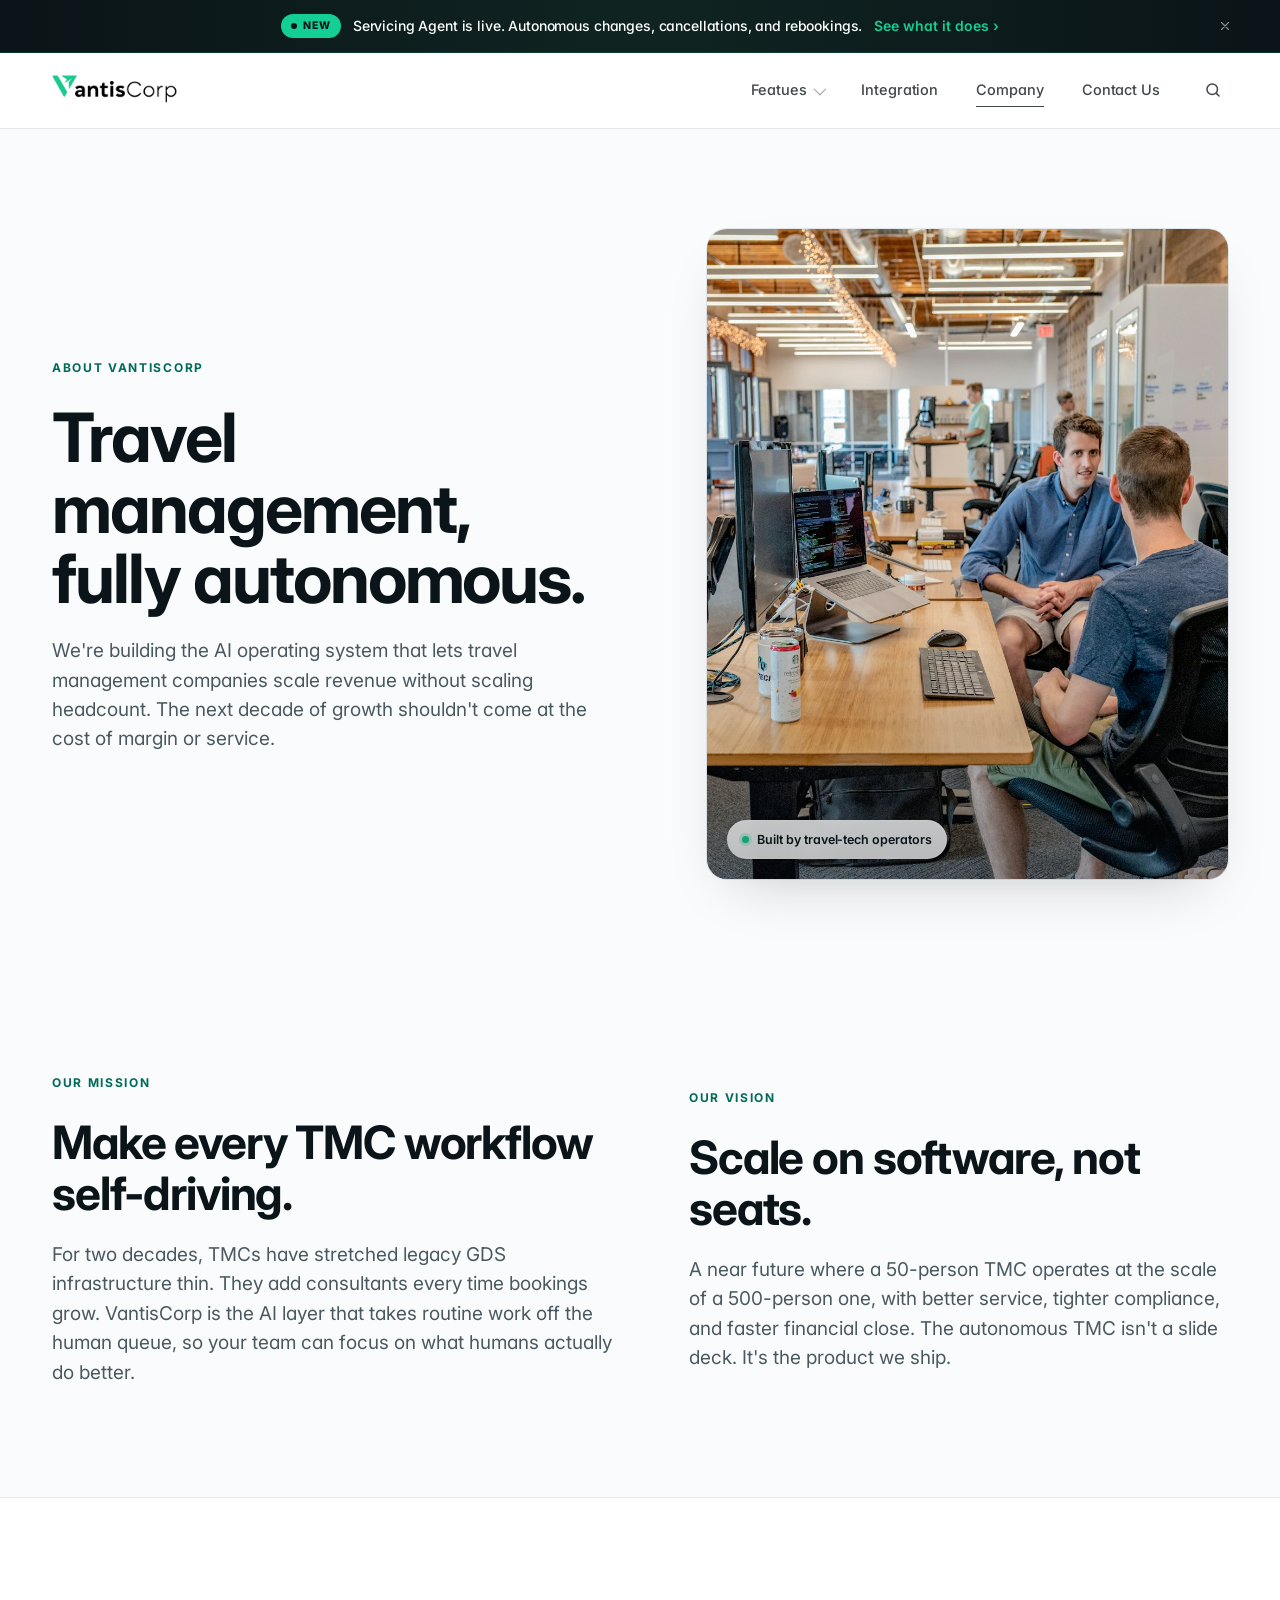
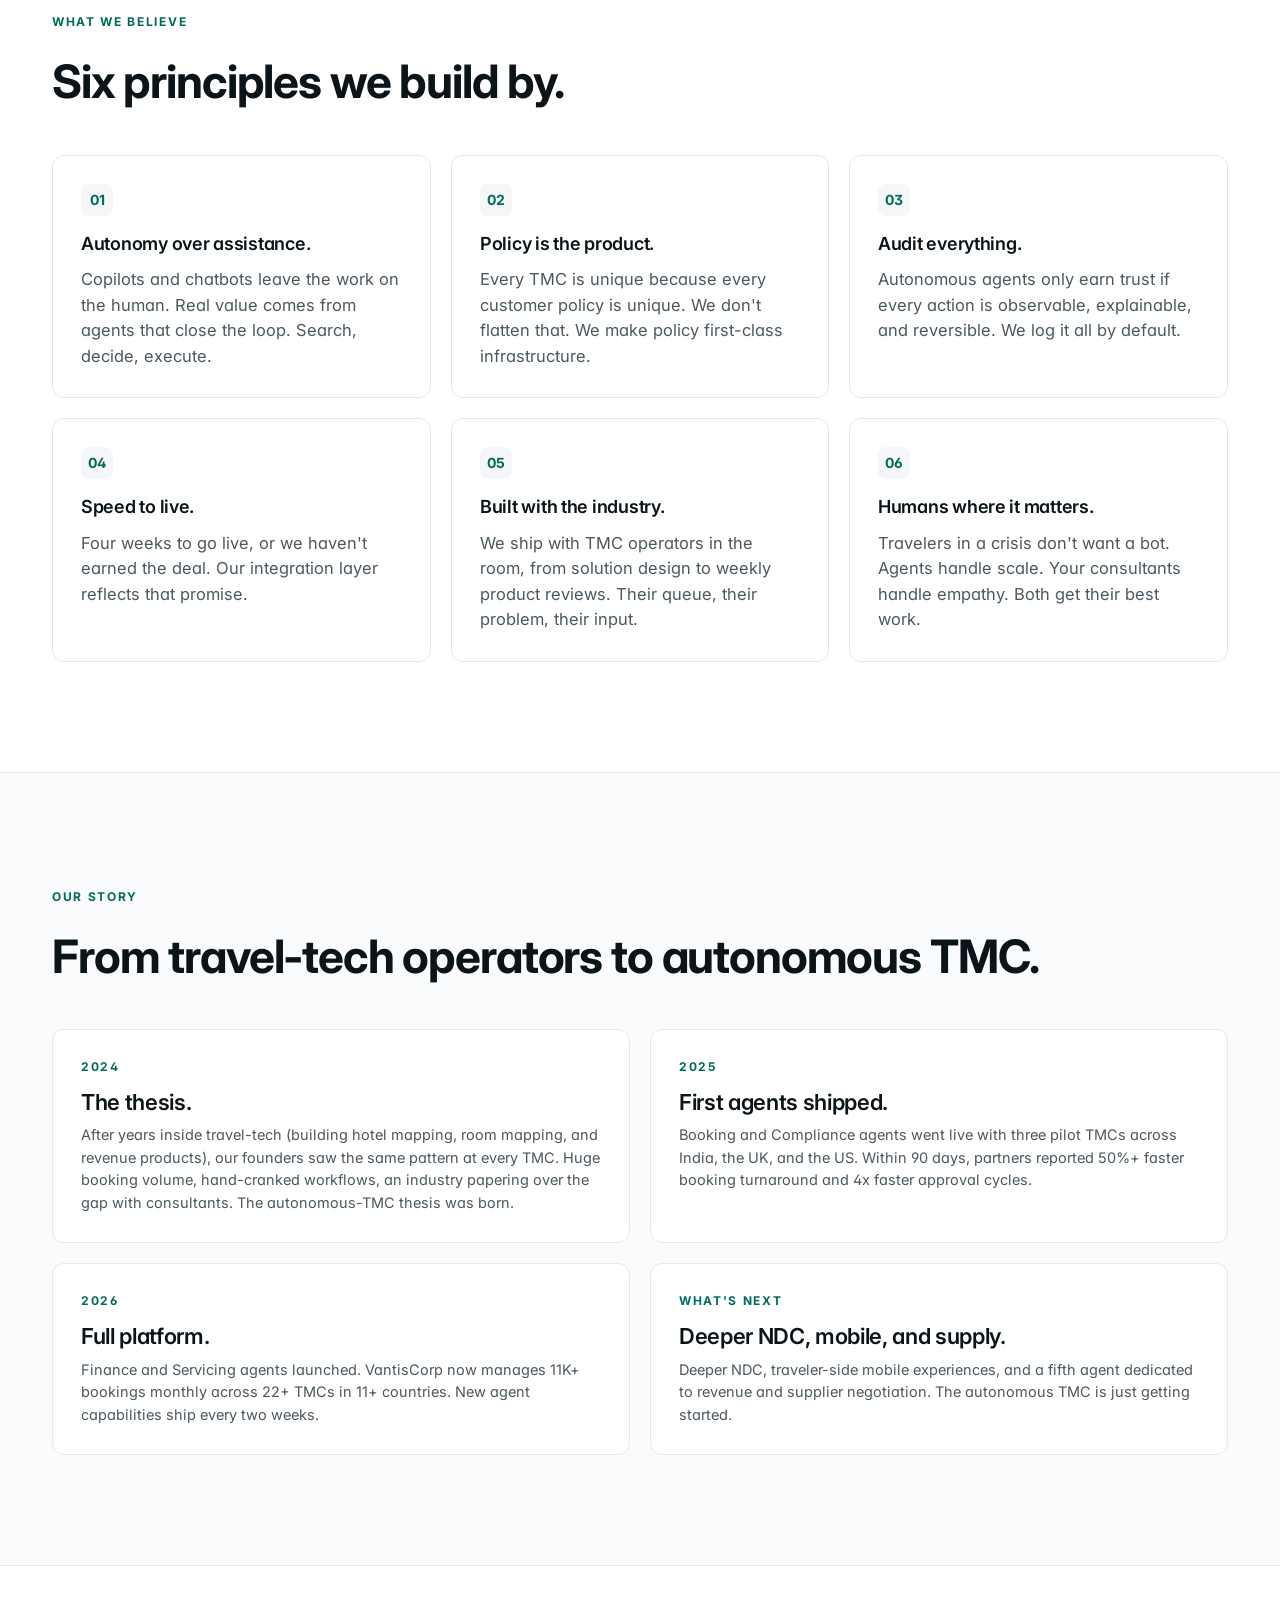
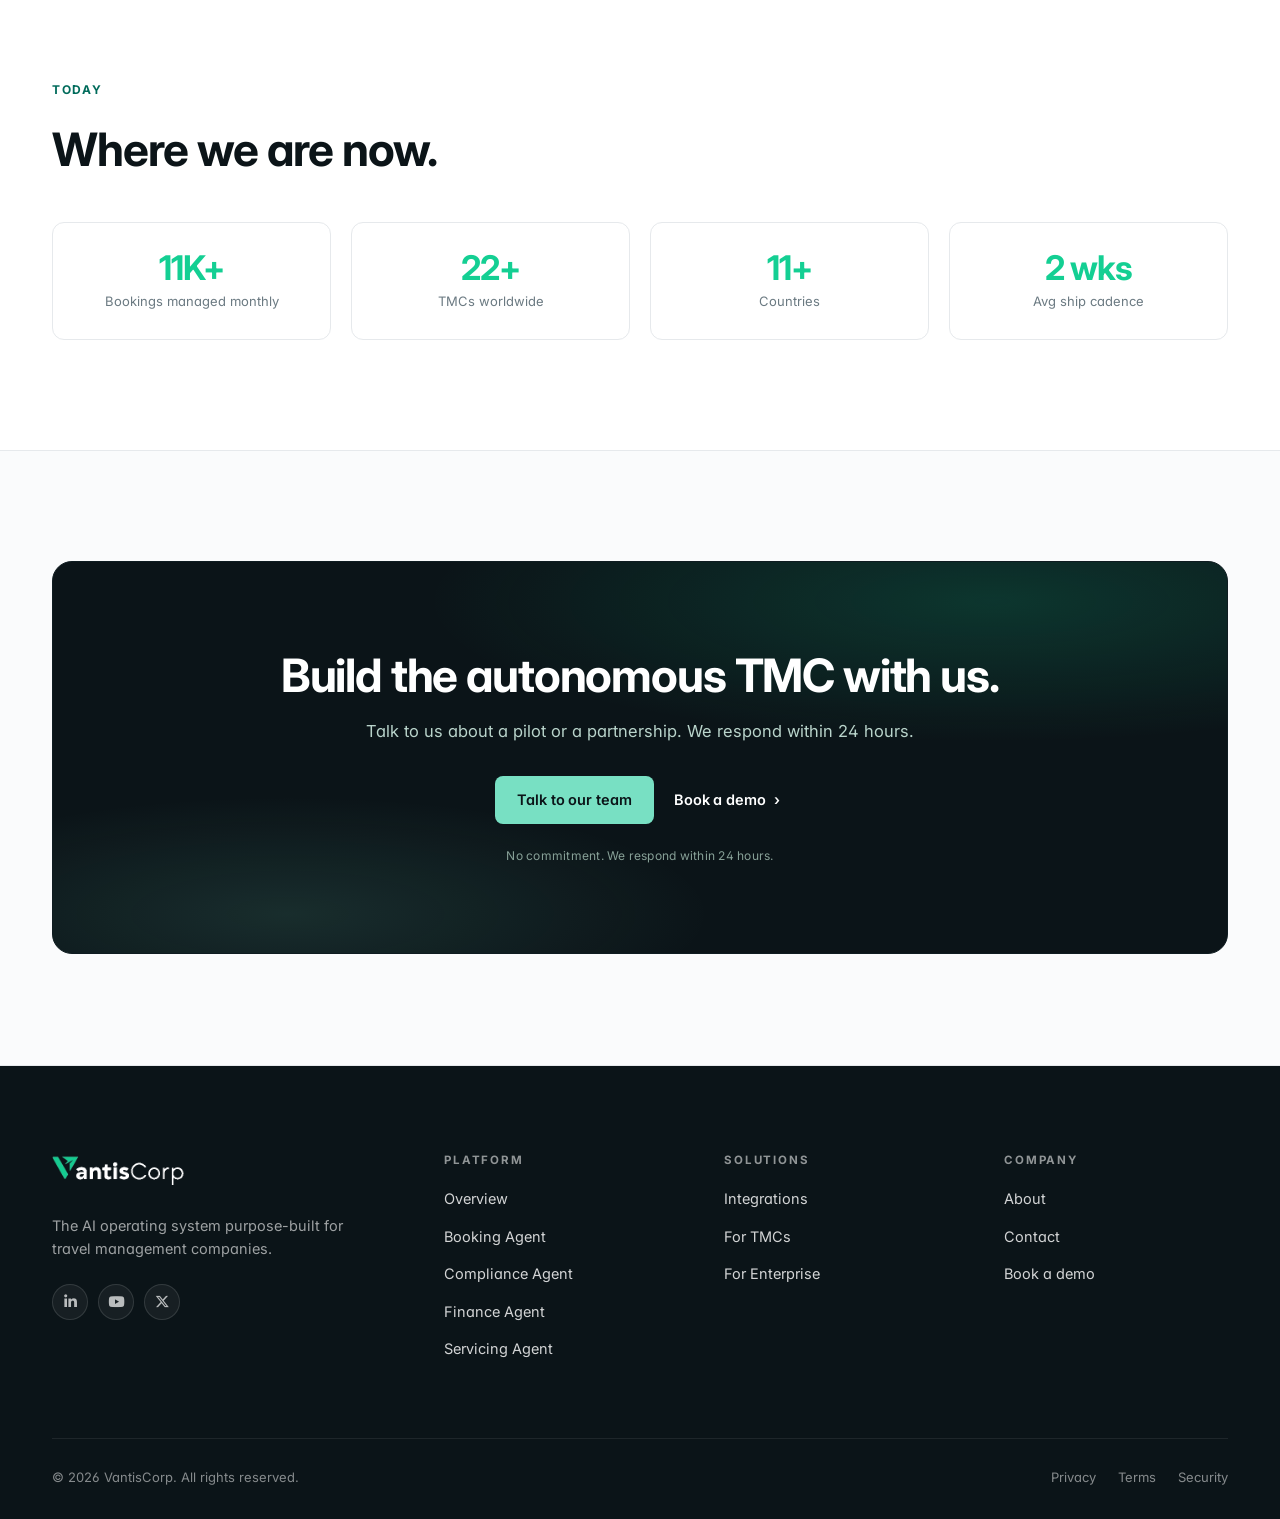
==== commit 9d4ee709: "v5.1: Features dropdown with 4 agent micro-logos, upgrade FontAwesome to 6.5.2" ====
--- a/about.html
+++ b/about.html
@@ -8,7 +8,7 @@
 <link rel="preconnect" href="https://fonts.googleapis.com">
 <link rel="preconnect" href="https://fonts.gstatic.com" crossorigin>
 <link href="https://fonts.googleapis.com/css2?family=Inter:wght@400;500;600;700;800&family=Instrument+Serif&display=swap" rel="stylesheet">
-<link rel="stylesheet" href="https://cdnjs.cloudflare.com/ajax/libs/font-awesome/6.0.0/css/all.min.css">
+<link rel="stylesheet" href="https://cdnjs.cloudflare.com/ajax/libs/font-awesome/6.5.2/css/all.min.css">
 <link rel="stylesheet" href="css/styles.css">
 </head>
 <body>
@@ -31,7 +31,45 @@
   <div class="container">
     <a class="brand" href="index.html" aria-label="VantisCorp"><img src="images/vantis-logo.png" alt="VantisCorp" /></a>
     <nav class="nav">
-      <a href="platform.html">Featues</a>
+      <div class="nav-has-drop"><a href="platform.html">Featues</a>
+        <div class="nav-drop" role="menu">
+          <div class="nav-drop-label">AI Agents</div>
+          <div class="nav-drop-grid">
+            <a href="booking-agent.html" role="menuitem">
+              <span class="nav-drop-ico book"><i class="fa-solid fa-plane-up"></i></span>
+              <span class="nav-drop-text">
+                <span class="nav-drop-title">Booking Agent</span>
+                <span class="nav-drop-desc">AI-ranked search across every fare source</span>
+              </span>
+            </a>
+            <a href="compliance-agent.html" role="menuitem">
+              <span class="nav-drop-ico comp"><i class="fa-solid fa-shield-halved"></i></span>
+              <span class="nav-drop-text">
+                <span class="nav-drop-title">Compliance Agent</span>
+                <span class="nav-drop-desc">Real-time policy and approvals</span>
+              </span>
+            </a>
+            <a href="finance-agent.html" role="menuitem">
+              <span class="nav-drop-ico fin"><i class="fa-solid fa-chart-line"></i></span>
+              <span class="nav-drop-text">
+                <span class="nav-drop-title">Finance Agent</span>
+                <span class="nav-drop-desc">Auto-reconciliation and close</span>
+              </span>
+            </a>
+            <a href="servicing-agent.html" role="menuitem">
+              <span class="nav-drop-ico serv"><i class="fa-solid fa-money-bill-transfer"></i></span>
+              <span class="nav-drop-text">
+                <span class="nav-drop-title">Servicing Agent</span>
+                <span class="nav-drop-desc">Autonomous changes and rebookings</span>
+              </span>
+            </a>
+          </div>
+          <div class="nav-drop-foot">
+            <a href="platform.html">See the full platform <span aria-hidden="true">›</span></a>
+            <span class="muted-note">Four agents. One operating system.</span>
+          </div>
+        </div>
+      </div>
       <a href="integrations.html">Integration</a>
       
       <a href="about.html" class="active">Company</a>
--- a/css/styles.css
+++ b/css/styles.css
@@ -157,6 +157,142 @@
 .nav-search svg { width: 18px; height: 18px; stroke: currentColor; stroke-width: 2; fill: none; }
 .menu-toggle { display: none; background: none; border: 0; padding: 8px; cursor: pointer; color: var(--ink); }
 .menu-toggle svg { width: 24px; height: 24px; stroke: currentColor; stroke-width: 2; fill: none; }
+
+/* ---------- Features dropdown (mega-menu) ---------- */
+.nav-has-drop { position: relative; }
+.nav-has-drop > a {
+  display: inline-flex; align-items: center; gap: 5px;
+}
+.nav-has-drop > a::before {
+  content: "";
+  display: inline-block;
+  width: 8px; height: 8px;
+  margin-left: 2px;
+  border-right: 1.5px solid currentColor;
+  border-bottom: 1.5px solid currentColor;
+  transform: rotate(45deg) translateY(-2px);
+  opacity: 0.55;
+  transition: transform var(--d-fast) var(--ease-out);
+  order: 2;
+}
+.nav-has-drop:hover > a::before {
+  transform: rotate(225deg) translateY(-2px);
+}
+.nav-drop {
+  position: absolute;
+  top: calc(100% + 18px);
+  left: 50%;
+  transform: translateX(-50%) translateY(8px);
+  width: 720px;
+  background: #fff;
+  border: 1px solid var(--hairline);
+  border-radius: 18px;
+  box-shadow: var(--shadow-3);
+  padding: 22px;
+  opacity: 0;
+  pointer-events: none;
+  visibility: hidden;
+  transition: opacity var(--d-base) var(--ease-out), transform var(--d-base) var(--ease-out), visibility 0s linear var(--d-base);
+  z-index: 80;
+}
+.nav-has-drop:hover .nav-drop,
+.nav-has-drop:focus-within .nav-drop {
+  opacity: 1;
+  pointer-events: auto;
+  visibility: visible;
+  transform: translateX(-50%) translateY(0);
+  transition: opacity var(--d-base) var(--ease-out), transform var(--d-base) var(--ease-out), visibility 0s;
+}
+/* invisible hover bridge so dropdown doesn't close in the gap */
+.nav-has-drop::after {
+  content: "";
+  position: absolute;
+  left: 0; right: 0;
+  top: 100%;
+  height: 22px;
+}
+.nav-drop-label {
+  font-size: 11px;
+  font-weight: 600;
+  letter-spacing: 0.12em;
+  text-transform: uppercase;
+  color: var(--muted);
+  padding: 0 10px 10px;
+  border-bottom: 1px solid var(--hairline-2);
+  margin-bottom: 10px;
+}
+.nav-drop-grid {
+  display: grid;
+  grid-template-columns: 1fr 1fr;
+  gap: 4px;
+}
+.nav-drop a {
+  display: flex !important;
+  align-items: center;
+  gap: 14px;
+  padding: 12px 12px;
+  border-radius: 12px;
+  text-decoration: none;
+  opacity: 1 !important;
+  transition: background var(--d-fast) var(--ease-out);
+}
+.nav-drop a::after { display: none !important; }
+.nav-drop a:hover { background: var(--surface-3); }
+.nav-drop-ico {
+  flex: 0 0 38px;
+  width: 38px;
+  height: 38px;
+  display: inline-flex;
+  align-items: center;
+  justify-content: center;
+  border-radius: 10px;
+  font-size: 16px;
+}
+.nav-drop-ico.book { background: rgba(0,107,91,0.08); color: var(--dark-green); }
+.nav-drop-ico.comp { background: rgba(20,207,147,0.10); color: #0d9b6f; }
+.nav-drop-ico.fin  { background: rgba(95,123,160,0.10); color: #4a6b8c; }
+.nav-drop-ico.serv { background: rgba(217,130,46,0.10); color: #b66a17; }
+.nav-drop-text {
+  display: flex;
+  flex-direction: column;
+  gap: 2px;
+  line-height: 1.3;
+}
+.nav-drop-title {
+  font-size: 14.5px;
+  font-weight: 600;
+  color: var(--ink);
+  letter-spacing: -0.01em;
+}
+.nav-drop-desc {
+  font-size: 12.5px;
+  color: var(--muted);
+  font-weight: 400;
+  letter-spacing: 0;
+}
+.nav-drop-foot {
+  margin-top: 14px;
+  padding: 12px 12px 4px;
+  border-top: 1px solid var(--hairline-2);
+  display: flex;
+  align-items: center;
+  justify-content: space-between;
+}
+.nav-drop-foot a {
+  display: inline-flex !important;
+  padding: 0 !important;
+  gap: 6px;
+  font-size: 13.5px;
+  font-weight: 600;
+  color: var(--dark-green) !important;
+  border-radius: 0;
+}
+.nav-drop-foot a:hover { background: transparent; color: var(--bright-green) !important; }
+.nav-drop-foot .muted-note { font-size: 12.5px; color: var(--muted); }
+@media (max-width: 900px) {
+  .nav-drop { display: none; }
+  .nav-has-drop > a::before { display: none; }
+}
 
 /* ---------- Notibar ---------- */
 .notibar {
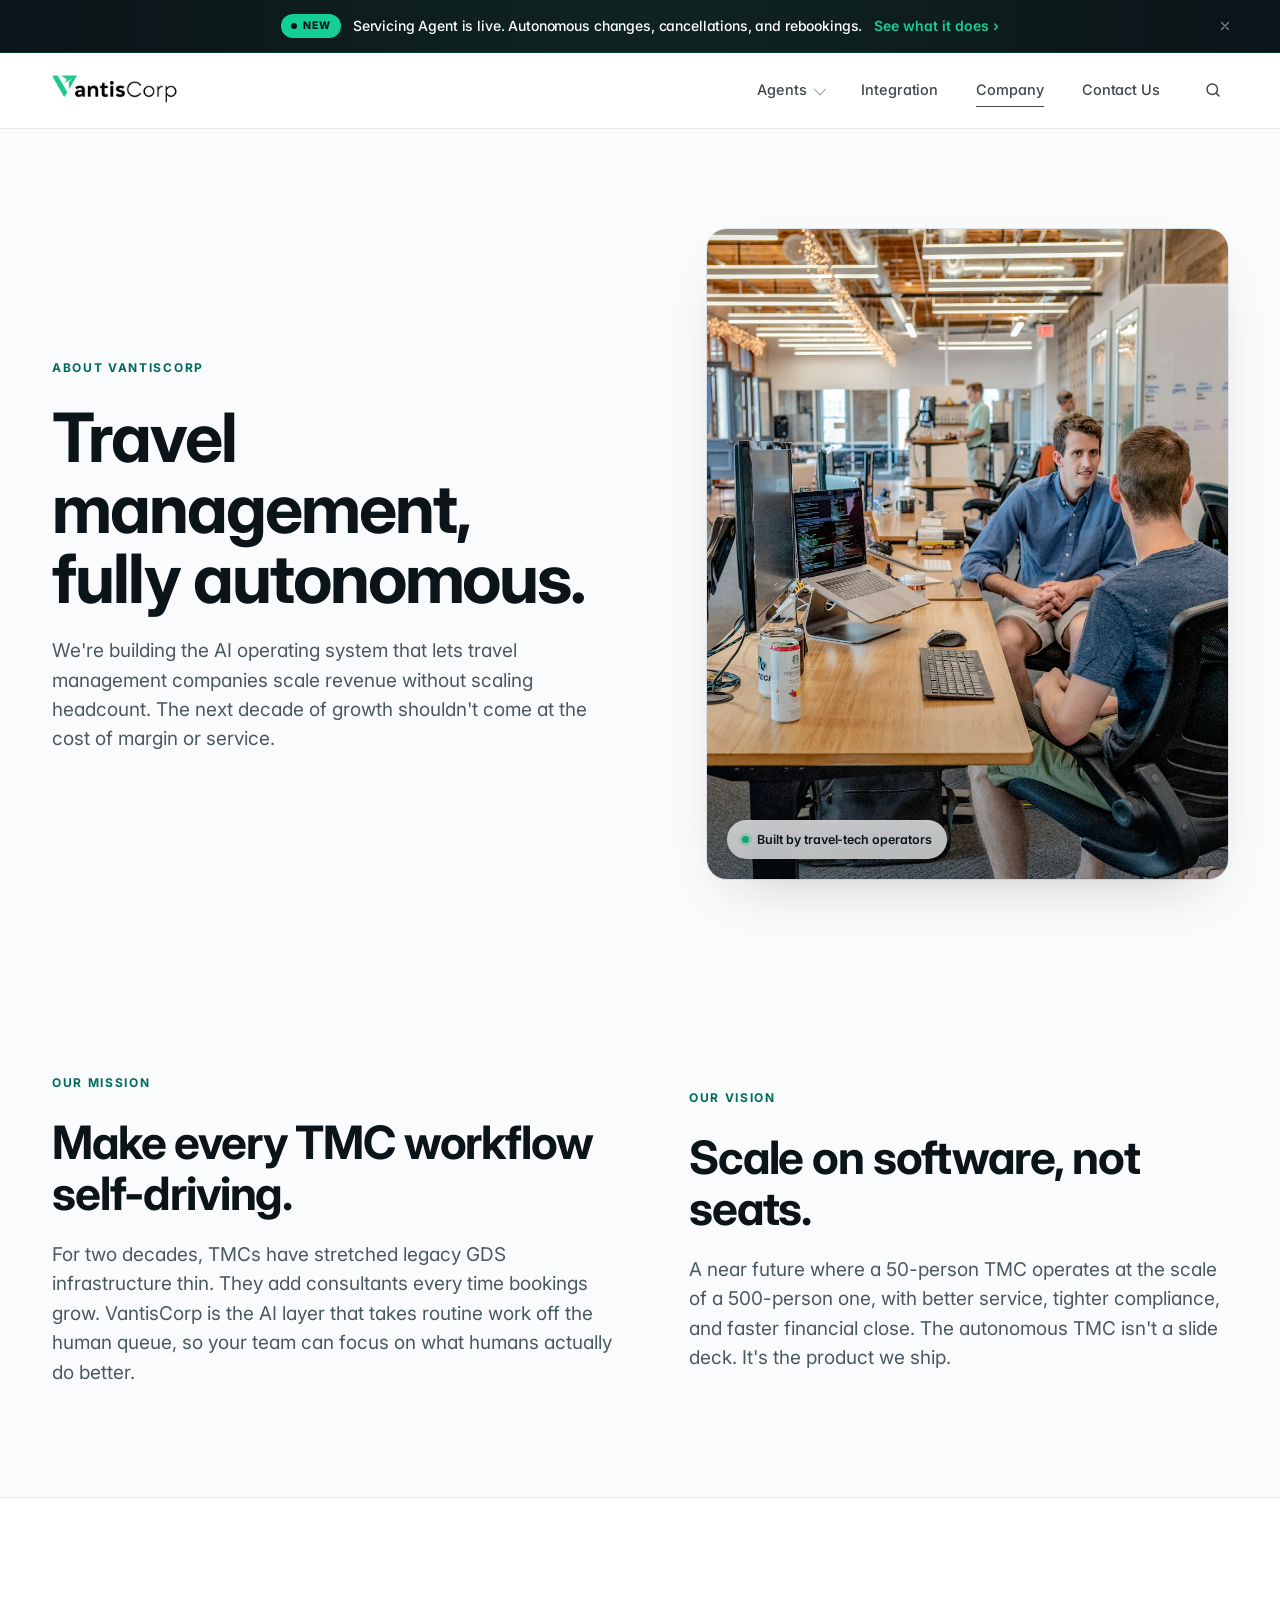
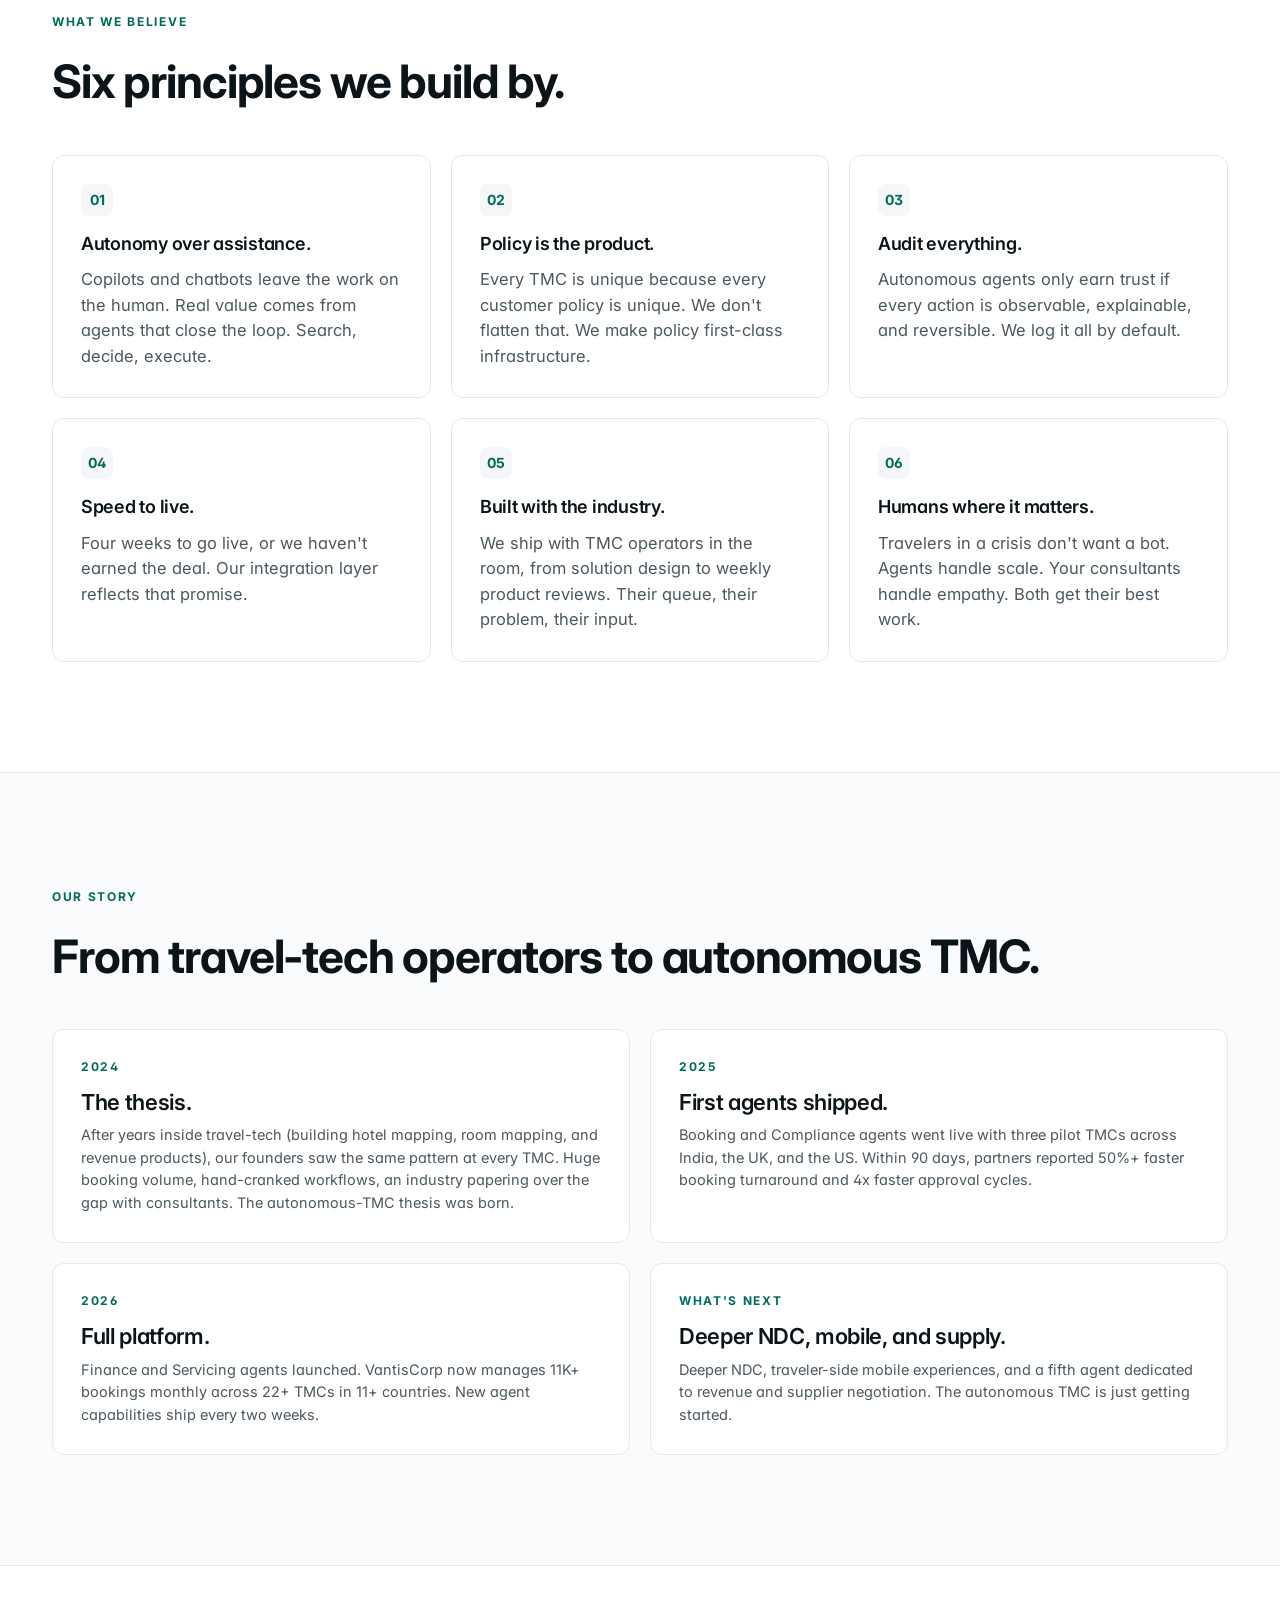
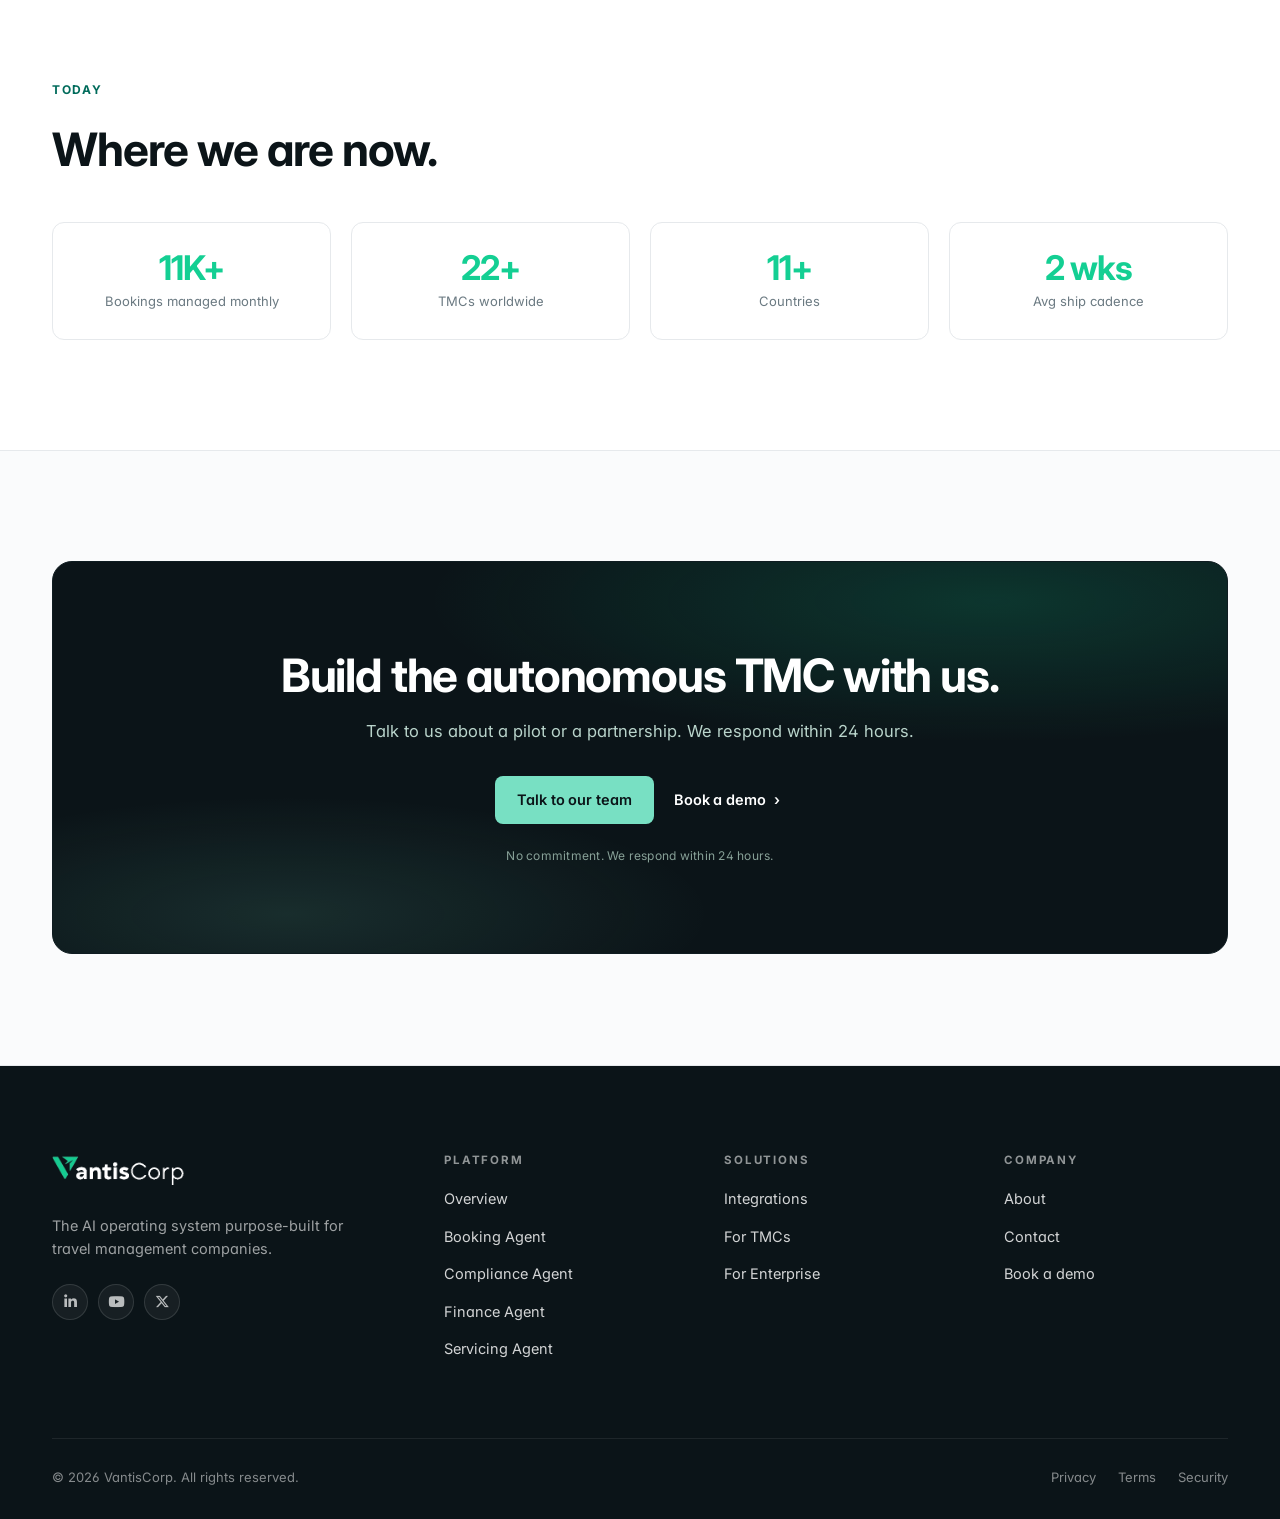
==== commit 3d875220: "v5.2: rename nav to Agents; redesign Agents page (distinct from homepage) with compare strip, deep a" ====
--- a/about.html
+++ b/about.html
@@ -31,7 +31,7 @@
   <div class="container">
     <a class="brand" href="index.html" aria-label="VantisCorp"><img src="images/vantis-logo.png" alt="VantisCorp" /></a>
     <nav class="nav">
-      <div class="nav-has-drop"><a href="platform.html">Featues</a>
+      <div class="nav-has-drop"><a href="platform.html">Agents</a>
         <div class="nav-drop" role="menu">
           <div class="nav-drop-label">AI Agents</div>
           <div class="nav-drop-grid">
--- a/css/styles.css
+++ b/css/styles.css
@@ -766,3 +766,205 @@
   h1 { font-size: 38px; }
   h2 { font-size: 28px; }
 }
+
+/* ---------- Agents page: deep agent cards ---------- */
+.agent-deep {
+  display: grid;
+  grid-template-columns: 88px 1fr;
+  gap: 28px;
+  align-items: start;
+  padding: 36px 0;
+  border-bottom: 1px solid var(--hairline-2);
+}
+.agent-deep:last-of-type { border-bottom: 0; }
+.agent-deep-ico {
+  width: 72px; height: 72px;
+  border-radius: 18px;
+  display: inline-flex; align-items: center; justify-content: center;
+  font-size: 28px;
+}
+.agent-deep-ico.book { background: rgba(0,107,91,0.08); color: var(--dark-green); }
+.agent-deep-ico.comp { background: rgba(20,207,147,0.10); color: #0d9b6f; }
+.agent-deep-ico.fin  { background: rgba(95,123,160,0.10); color: #4a6b8c; }
+.agent-deep-ico.serv { background: rgba(217,130,46,0.10); color: #b66a17; }
+.agent-deep-body { padding-top: 4px; }
+.agent-deep-name {
+  font-size: 11px;
+  font-weight: 600;
+  letter-spacing: 0.12em;
+  text-transform: uppercase;
+  color: var(--muted);
+  margin: 0 0 6px;
+}
+.agent-deep-title {
+  font-size: 28px;
+  font-weight: 700;
+  letter-spacing: -0.018em;
+  color: var(--ink);
+  margin: 0 0 12px;
+  line-height: 1.15;
+}
+.agent-deep-lead {
+  font-size: 16px;
+  color: var(--text-2);
+  line-height: 1.6;
+  max-width: 64ch;
+  margin: 0 0 22px;
+}
+.agent-deep-caps {
+  display: grid;
+  grid-template-columns: repeat(3, 1fr);
+  gap: 12px;
+  margin: 0 0 20px;
+}
+.cap-pill {
+  background: var(--surface-2);
+  border: 1px solid var(--hairline);
+  border-radius: 12px;
+  padding: 14px 16px;
+}
+.cap-pill-title {
+  display: block;
+  font-size: 13.5px;
+  font-weight: 600;
+  color: var(--ink);
+  margin-bottom: 4px;
+}
+.cap-pill-desc {
+  display: block;
+  font-size: 12.5px;
+  color: var(--muted);
+  line-height: 1.45;
+}
+.agent-deep-foot {
+  display: flex;
+  align-items: center;
+  gap: 24px;
+  flex-wrap: wrap;
+}
+.agent-deep-stat {
+  display: inline-flex;
+  flex-direction: column;
+  gap: 2px;
+  padding: 8px 14px 8px 0;
+  border-right: 1px solid var(--hairline-2);
+}
+.agent-deep-stat:last-of-type { border-right: 0; }
+.agent-deep-stat strong {
+  font-size: 18px;
+  font-weight: 700;
+  letter-spacing: -0.01em;
+  color: var(--ink);
+}
+.agent-deep-stat span {
+  font-size: 12px;
+  color: var(--muted);
+  letter-spacing: 0.02em;
+}
+.agent-deep-link {
+  color: var(--dark-green);
+  font-weight: 600;
+  font-size: 14px;
+  text-decoration: none;
+}
+.agent-deep-link:hover { color: var(--bright-green); }
+
+/* ---------- Compare strip ---------- */
+.compare-strip {
+  background: #fff;
+  border: 1px solid var(--hairline);
+  border-radius: 18px;
+  overflow: hidden;
+}
+.compare-row {
+  display: grid;
+  grid-template-columns: 0.9fr 1.4fr 1.4fr 1.2fr;
+  align-items: center;
+  padding: 18px 24px;
+  border-bottom: 1px solid var(--hairline-2);
+  font-size: 14.5px;
+}
+.compare-row:last-child { border-bottom: 0; }
+.compare-row.head {
+  background: var(--surface-3);
+  font-size: 11.5px;
+  font-weight: 600;
+  letter-spacing: 0.10em;
+  text-transform: uppercase;
+  color: var(--muted);
+  padding: 12px 24px;
+}
+.compare-agent {
+  display: inline-flex;
+  align-items: center;
+  gap: 10px;
+  font-weight: 600;
+  color: var(--ink);
+}
+.compare-agent .mini-ico {
+  width: 28px; height: 28px;
+  border-radius: 8px;
+  display: inline-flex; align-items: center; justify-content: center;
+  font-size: 13px;
+}
+.compare-agent .mini-ico.book { background: rgba(0,107,91,0.08); color: var(--dark-green); }
+.compare-agent .mini-ico.comp { background: rgba(20,207,147,0.10); color: #0d9b6f; }
+.compare-agent .mini-ico.fin  { background: rgba(95,123,160,0.10); color: #4a6b8c; }
+.compare-agent .mini-ico.serv { background: rgba(217,130,46,0.10); color: #b66a17; }
+.compare-row .col { color: var(--text-2); font-size: 13.5px; line-height: 1.5; }
+
+/* ---------- Flow diagram (how agents work together) ---------- */
+.flow-chain {
+  display: grid;
+  grid-template-columns: 1fr auto 1fr auto 1fr auto 1fr;
+  gap: 14px;
+  align-items: stretch;
+}
+.flow-node {
+  background: #fff;
+  border: 1px solid var(--hairline);
+  border-radius: 14px;
+  padding: 18px 18px;
+  text-align: left;
+}
+.flow-node-step {
+  font-size: 11px;
+  font-weight: 600;
+  letter-spacing: 0.12em;
+  text-transform: uppercase;
+  color: var(--muted);
+  margin-bottom: 8px;
+  display: block;
+}
+.flow-node-ico {
+  width: 36px; height: 36px;
+  border-radius: 10px;
+  display: inline-flex; align-items: center; justify-content: center;
+  font-size: 14px;
+  margin-bottom: 12px;
+}
+.flow-node-ico.book { background: rgba(0,107,91,0.08); color: var(--dark-green); }
+.flow-node-ico.comp { background: rgba(20,207,147,0.10); color: #0d9b6f; }
+.flow-node-ico.serv { background: rgba(217,130,46,0.10); color: #b66a17; }
+.flow-node-ico.fin  { background: rgba(95,123,160,0.10); color: #4a6b8c; }
+.flow-node-name {
+  font-size: 14.5px;
+  font-weight: 600;
+  color: var(--ink);
+  margin-bottom: 4px;
+}
+.flow-node-note { font-size: 12.5px; color: var(--muted); line-height: 1.45; }
+.flow-arrow {
+  align-self: center;
+  color: var(--muted);
+  font-size: 18px;
+  opacity: 0.55;
+}
+@media (max-width: 900px) {
+  .flow-chain { grid-template-columns: 1fr; }
+  .flow-arrow { transform: rotate(90deg); justify-self: center; }
+  .compare-row { grid-template-columns: 1fr; gap: 6px; padding: 14px 18px; }
+  .compare-row.head { display: none; }
+  .agent-deep { grid-template-columns: 1fr; gap: 16px; }
+  .agent-deep-caps { grid-template-columns: 1fr; }
+}
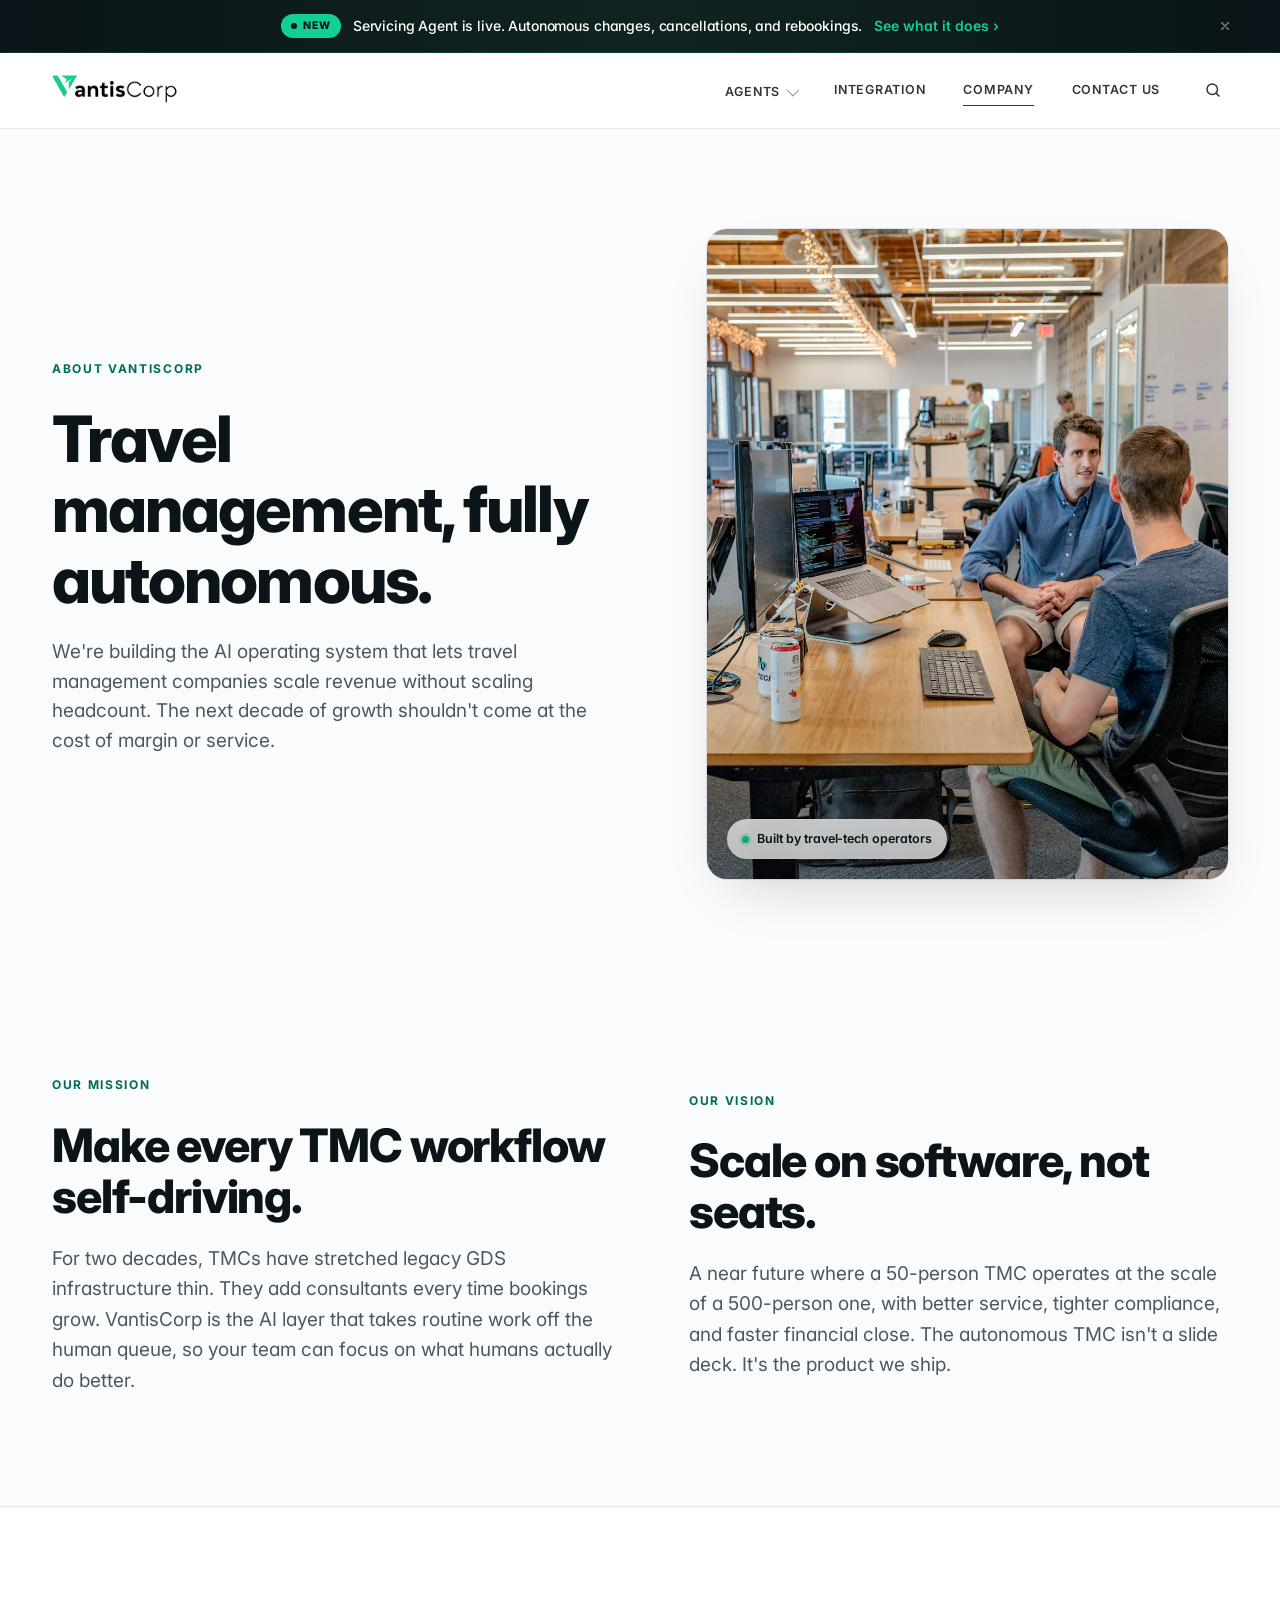
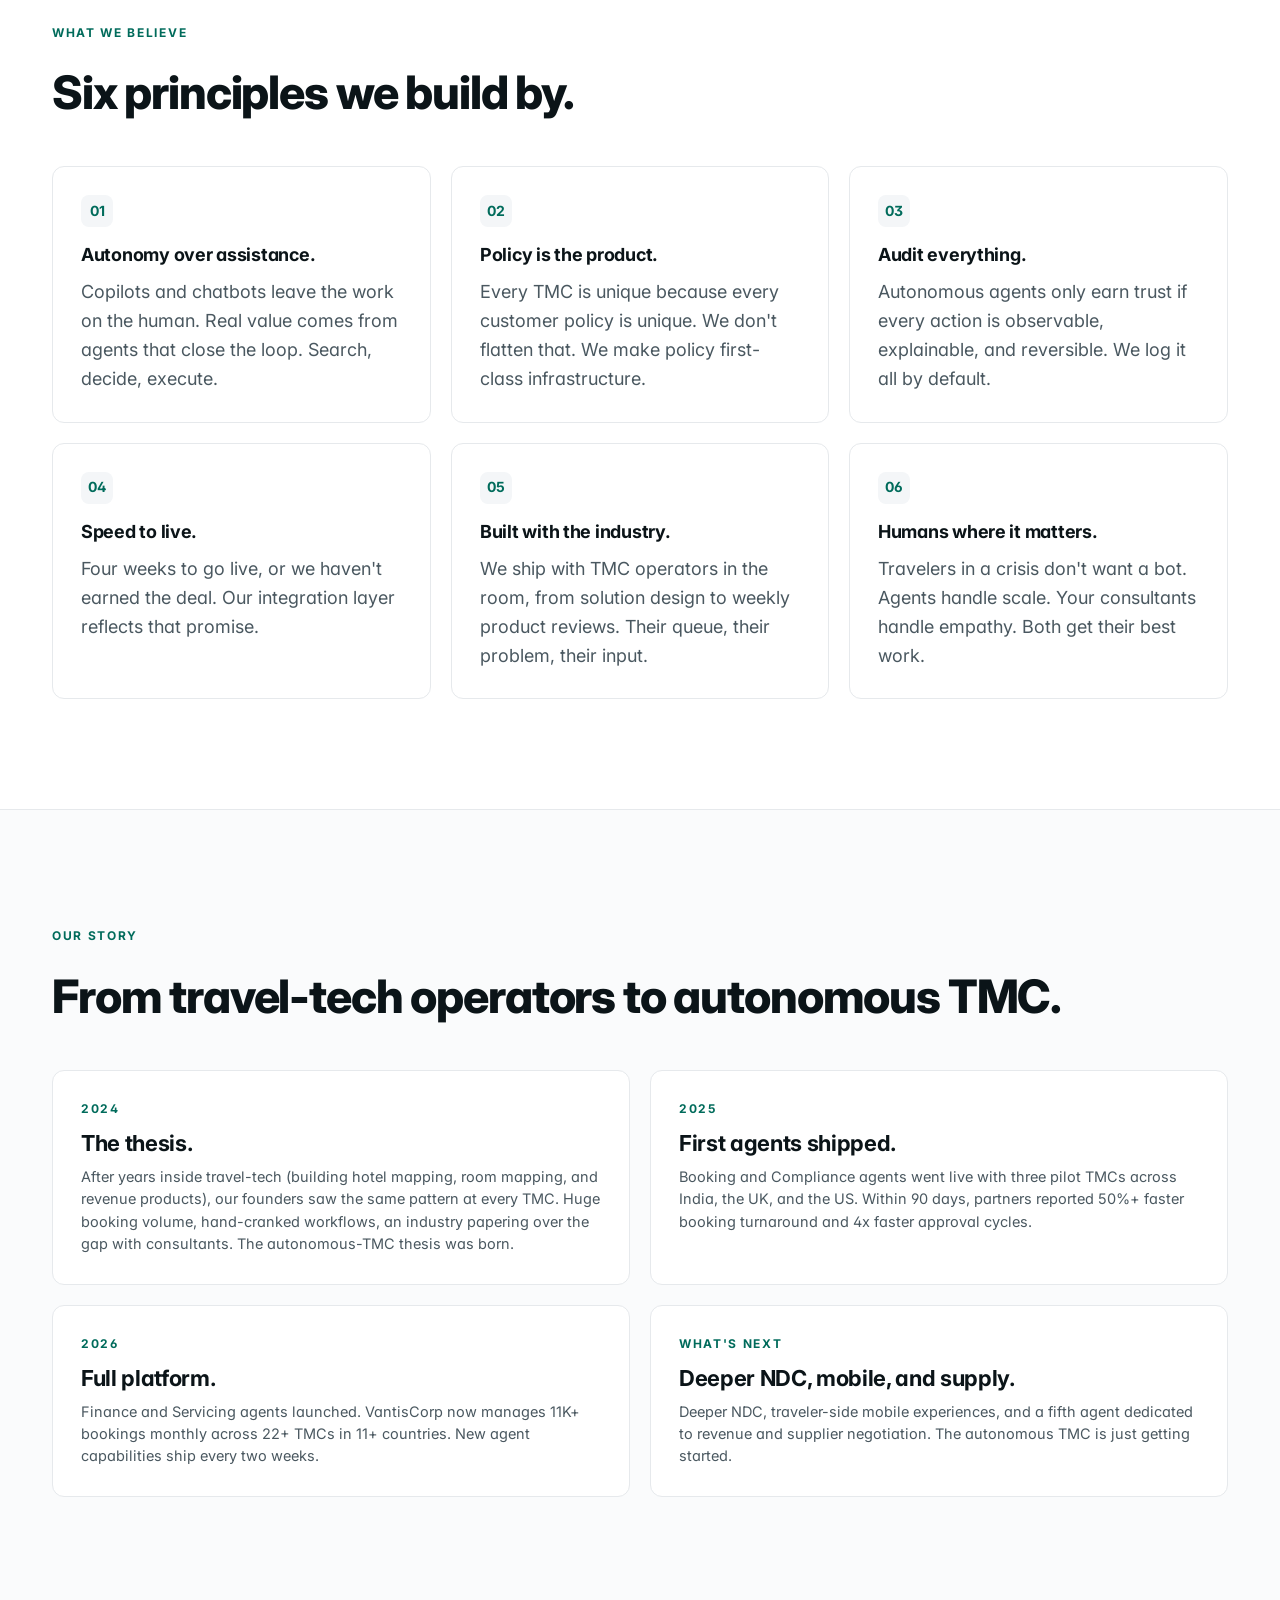
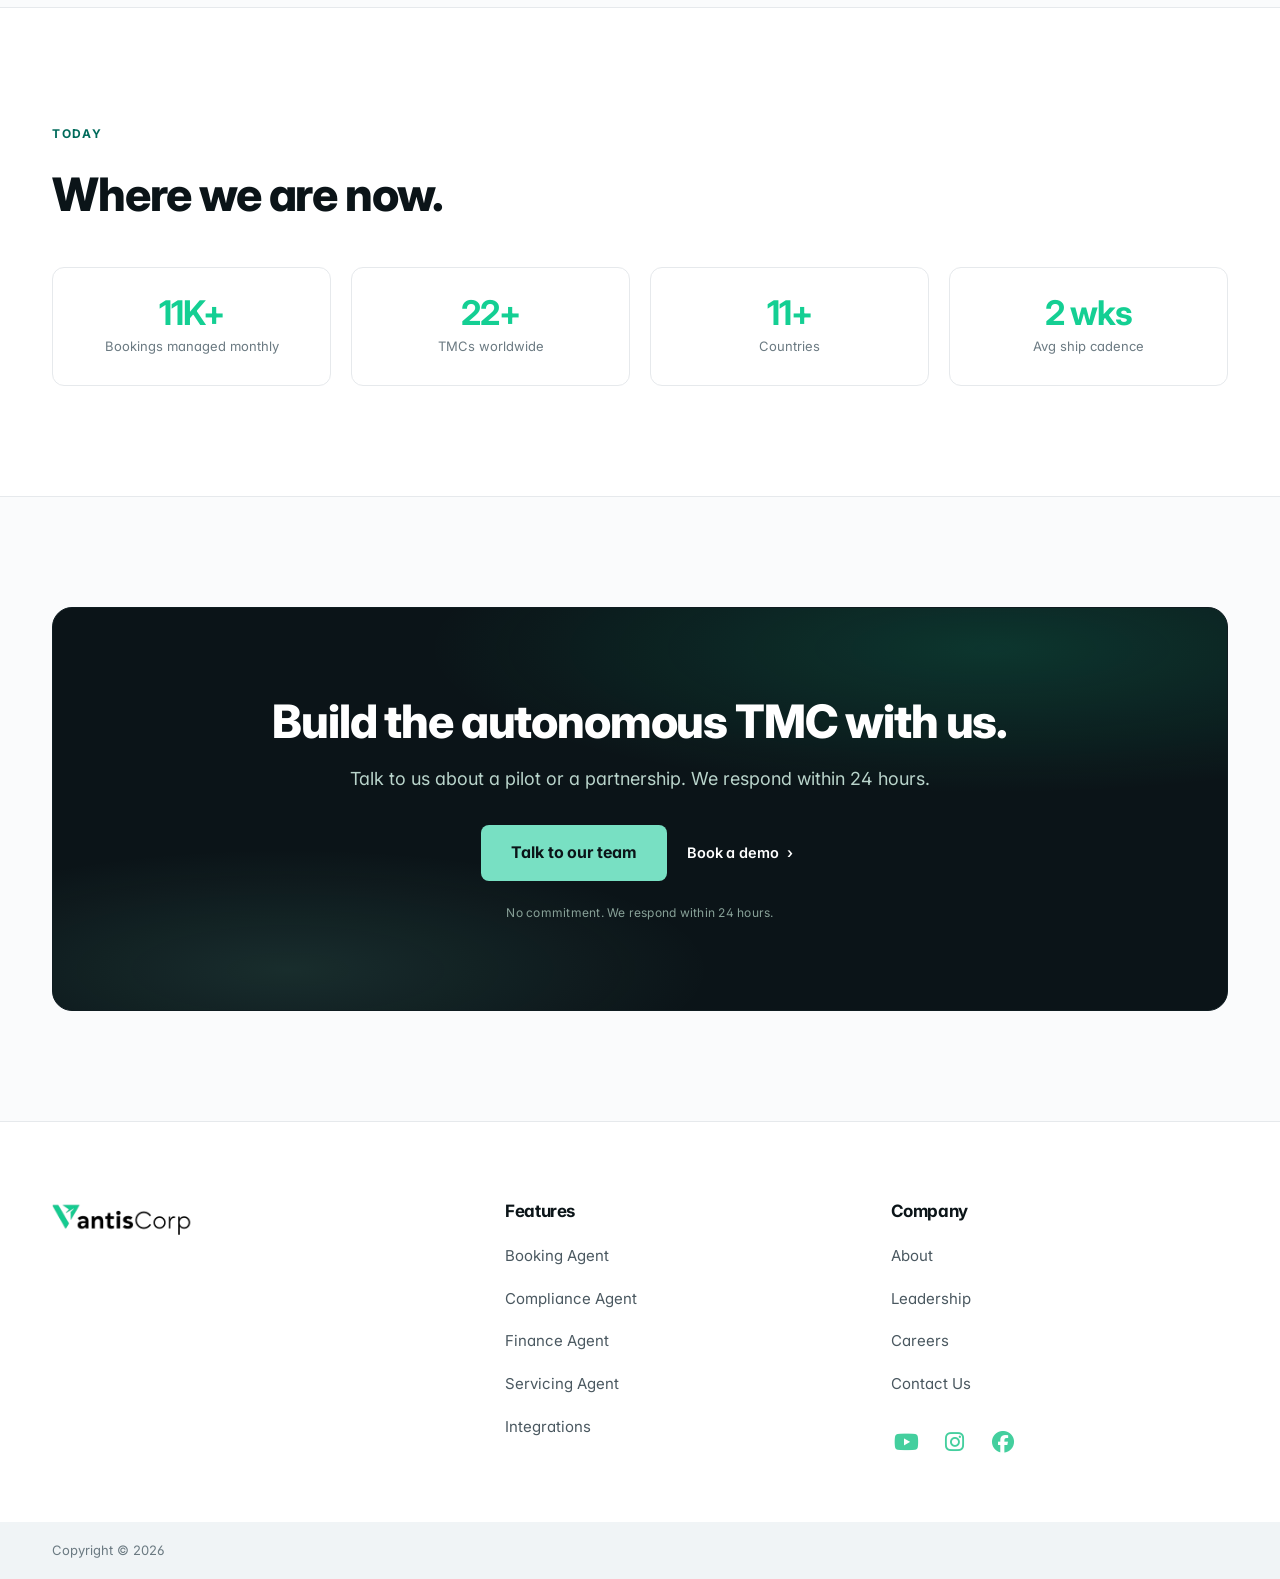
==== commit b16ff230: "v6: homepage 1:1 with vantiscorp.com (notibar kept), uppercase nav, light footer, aligned typography" ====
--- a/about.html
+++ b/about.html
@@ -10,6 +10,7 @@
 <link href="https://fonts.googleapis.com/css2?family=Inter:wght@400;500;600;700;800&family=Instrument+Serif&display=swap" rel="stylesheet">
 <link rel="stylesheet" href="https://cdnjs.cloudflare.com/ajax/libs/font-awesome/6.5.2/css/all.min.css">
 <link rel="stylesheet" href="css/styles.css">
+<link rel="stylesheet" href="css/home.css">
 </head>
 <body>
 
@@ -30,7 +31,7 @@
 <header class="site-header">
   <div class="container">
     <a class="brand" href="index.html" aria-label="VantisCorp"><img src="images/vantis-logo.png" alt="VantisCorp" /></a>
-    <nav class="nav">
+    <nav class="nav nav--upper">
       <div class="nav-has-drop"><a href="platform.html">Agents</a>
         <div class="nav-drop" role="menu">
           <div class="nav-drop-label">AI Agents</div>
@@ -71,7 +72,6 @@
         </div>
       </div>
       <a href="integrations.html">Integration</a>
-      
       <a href="about.html" class="active">Company</a>
       <a href="#">Contact Us</a>
       <a class="nav-search" href="#" aria-label="Search"><svg viewBox="0 0 24 24" xmlns="http://www.w3.org/2000/svg"><circle cx="11" cy="11" r="7"/><path d="m20 20-3.5-3.5" stroke-linecap="round"/></svg></a>
@@ -213,55 +213,40 @@
 </section>
 
 <!-- FOOTER -->
-<footer class="site-footer">
-  <div class="container">
-    <div class="foot-grid">
-      <div>
-        <a class="brand" href="index.html" aria-label="VantisCorp"><img src="images/vantis-logo-white.png" alt="VantisCorp" /></a>
-        <p class="foot-tagline">The AI operating system purpose-built for travel management companies.</p>
-        <div class="socials" style="margin-top:24px;">
-          <a href="#" aria-label="LinkedIn"><i class="fa-brands fa-linkedin-in"></i></a>
-          <a href="#" aria-label="YouTube"><i class="fa-brands fa-youtube"></i></a>
-          <a href="#" aria-label="X"><i class="fa-brands fa-x-twitter"></i></a>
-        </div>
-      </div>
-      <div>
-        <h5>Platform</h5>
+<footer class="site-footer site-footer-light">
+    <div class="container foot-grid-3 cols-3">
+      <div class="foot-brand">
+        <a class="brand" href="index.html" aria-label="VantisCorp"><img src="images/vantis-logo.png" alt="VantisCorp" /></a>
+      </div>
+      <div>
+        <h4>Features</h4>
         <ul>
-          <li><a href="platform.html">Overview</a></li>
           <li><a href="booking-agent.html">Booking Agent</a></li>
           <li><a href="compliance-agent.html">Compliance Agent</a></li>
           <li><a href="finance-agent.html">Finance Agent</a></li>
           <li><a href="servicing-agent.html">Servicing Agent</a></li>
+          <li><a href="integrations.html">Integrations</a></li>
         </ul>
       </div>
       <div>
-        <h5>Solutions</h5>
-        <ul>
-          <li><a href="integrations.html">Integrations</a></li>
-          <li><a href="platform.html">For TMCs</a></li>
-          <li><a href="platform.html">For Enterprise</a></li>
-        </ul>
-      </div>
-      <div>
-        <h5>Company</h5>
+        <h4>Company</h4>
         <ul>
           <li><a href="about.html">About</a></li>
-          <li><a href="#">Contact</a></li>
-          <li><a href="#">Book a demo</a></li>
+          <li><a href="#">Leadership</a></li>
+          <li><a href="#">Careers</a></li>
+          <li><a href="#">Contact Us</a></li>
         </ul>
-      </div>
-    </div>
-    <div class="foot-bottom">
-      <span>© 2026 VantisCorp. All rights reserved.</span>
-      <div class="foot-legal">
-        <a href="#">Privacy</a>
-        <a href="#">Terms</a>
-        <a href="#">Security</a>
-      </div>
-    </div>
-  </div>
-</footer>
+        <div class="foot-socials-light">
+          <a href="#" aria-label="YouTube"><i class="fa-brands fa-youtube"></i></a>
+          <a href="#" aria-label="Instagram"><i class="fa-brands fa-instagram"></i></a>
+          <a href="#" aria-label="Facebook"><i class="fa-brands fa-facebook"></i></a>
+        </div>
+      </div>
+    </div>
+    <div class="foot-bar">
+      <div class="container"><span>Copyright © 2026</span></div>
+    </div>
+  </footer>
 
 <script src="js/animations.js"></script>
 
--- a/css/styles.css
+++ b/css/styles.css
@@ -53,8 +53,8 @@
   font-feature-settings: 'ss01', 'cv11', 'cv02';
   background: var(--surface-2);
   color: var(--text);
-  font-size: 16.5px;
-  line-height: 1.55;
+  font-size: 18px;
+  line-height: 1.6;
   -webkit-font-smoothing: antialiased;
   -moz-osx-font-smoothing: grayscale;
   text-rendering: optimizeLegibility;
@@ -82,16 +82,16 @@
   letter-spacing: -0.022em;
   line-height: 1.08;
   margin: 0;
-  font-weight: 700;
-}
-h1 { font-size: clamp(40px, 5.4vw, 68px); font-weight: 700; letter-spacing: -0.03em; line-height: 1.04; }
-h2 { font-size: clamp(30px, 3.6vw, 46px); letter-spacing: -0.025em; line-height: 1.1; }
-h3 { font-size: 22px; font-weight: 600; letter-spacing: -0.015em; }
+  font-weight: 800;
+}
+h1 { font-size: clamp(40px, 5.0vw, 64px); font-weight: 800; letter-spacing: -0.03em; line-height: 1.1; }
+h2 { font-size: clamp(32px, 3.6vw, 48px); font-weight: 800; letter-spacing: -0.025em; line-height: 1.1; }
+h3 { font-size: 22px; font-weight: 700; letter-spacing: -0.015em; }
 h4 { font-size: 16px; font-weight: 600; }
 h5 { font-size: 13px; font-weight: 700; letter-spacing: 0.06em; text-transform: uppercase; color: var(--muted); }
 
-p { color: var(--text-2); margin: 14px 0 0; }
-.lead { font-size: 19px; line-height: 1.55; color: var(--text-2); max-width: var(--measure); }
+p { color: var(--text-2); margin: 14px 0 0; font-size: 18px; line-height: 1.6; }
+.lead { font-size: 19px; line-height: 1.6; color: var(--text-2); max-width: var(--measure); }
 .eyebrow {
   display: inline-block;
   font-size: 12px; font-weight: 700;
@@ -112,8 +112,15 @@
   display: flex;
   align-items: center;
 }
-.site-header .container {
+.site-header .container,
+.site-header .header-inner {
   display: flex; align-items: center; justify-content: space-between; width: 100%;
+  max-width: var(--max);
+  margin: 0 auto;
+  padding: 0 32px;
+}
+@media (max-width: 720px) {
+  .site-header .header-inner { padding: 0 22px; }
 }
 .site-header { height: 76px; }
 .brand {
@@ -133,6 +140,20 @@
 }
 .nav a:not(.nav-cta) {
   opacity: 0.78;
+}
+/* Uppercase variant (matches live vantiscorp.com nav) */
+.nav--upper a:not(.nav-cta) {
+  text-transform: uppercase;
+  letter-spacing: 0.06em;
+  font-size: 12.5px;
+  font-weight: 600;
+  opacity: 0.85;
+}
+.nav--upper .nav-has-drop > a {
+  text-transform: uppercase;
+  letter-spacing: 0.06em;
+  font-size: 12.5px;
+  font-weight: 600;
 }
 .nav-cta {
   display: inline-flex; align-items: center; gap: 6px;
--- a/css/home.css
+++ b/css/home.css
@@ -0,0 +1,700 @@
+/* ===========================================
+   HOMEPAGE — 1:1 match to live vantiscorp.com
+   ============================================= */
+
+/* ---------- Color tokens (homepage specifics) ---------- */
+:root {
+  --mint: #44cf9e;
+  --mint-soft: #a2ebd8;
+  --mint-bg: #d6f5ea;
+  --green-deep: #006b5b;
+  --blue: #4f8df0;
+  --gold: #c79849;
+  --amber-warm: #f59e0b;
+  --red-soft: #ef6f6f;
+}
+
+/* ---------- Container ---------- */
+.container { max-width: 1240px; margin: 0 auto; padding: 0 32px; }
+
+/* ---------- Section eyebrow with V mark ---------- */
+.eyebrow-v {
+  display: inline-flex;
+  align-items: center;
+  gap: 8px;
+  font-size: 15px;
+  font-weight: 500;
+  color: var(--ink);
+  margin-bottom: 18px;
+}
+.eyebrow-v img { width: 18px; height: auto; }
+.eyebrow-v.center {
+  display: flex;
+  justify-content: center;
+  text-align: center;
+}
+
+/* ====================================================
+   HERO
+   ==================================================== */
+.hero {
+  background: #fff;
+  padding: 64px 0 56px;
+}
+.hero-inner {
+  max-width: 1240px;
+  margin: 0 auto;
+  padding: 0 32px;
+  display: grid;
+  grid-template-columns: 1fr 1fr;
+  gap: 48px;
+  align-items: center;
+}
+.hero-content { max-width: 600px; }
+.hero h1 {
+  font-family: 'Inter', sans-serif;
+  font-size: 64px;
+  line-height: 1.1;
+  letter-spacing: -0.02em;
+  font-weight: 800;
+  color: var(--ink);
+  margin: 0 0 22px;
+}
+.hero-lead {
+  font-size: 18px;
+  line-height: 1.6;
+  color: var(--text-2);
+  margin: 0 0 36px;
+  max-width: 540px;
+}
+.hero-stats {
+  display: grid;
+  grid-template-columns: repeat(3, minmax(0, max-content));
+  gap: 56px;
+  margin-bottom: 44px;
+}
+.hero-stat strong {
+  display: block;
+  font-size: 32px;
+  font-weight: 800;
+  letter-spacing: -0.01em;
+  color: var(--ink);
+  line-height: 1.1;
+  margin-bottom: 8px;
+}
+.hero-stat span {
+  display: block;
+  font-size: 15px;
+  color: var(--text-2);
+  line-height: 1.45;
+}
+.hero-actions {
+  display: flex;
+  align-items: center;
+  gap: 28px;
+  flex-wrap: wrap;
+}
+
+/* Hero visual */
+.hero-visual {
+  position: relative;
+  min-height: 560px;
+  display: flex;
+  align-items: center;
+  justify-content: center;
+}
+.hero-bg-img {
+  width: 100%;
+  max-width: 620px;
+  height: auto;
+  display: block;
+  margin-right: -20px;
+}
+.hero-card {
+  position: absolute;
+  background: #fff;
+  border-radius: 14px;
+  box-shadow: 0 18px 40px rgba(11, 20, 24, 0.10), 0 2px 4px rgba(11, 20, 24, 0.04);
+  padding: 14px 18px;
+  z-index: 2;
+}
+.hero-card-metrics {
+  top: 0;
+  left: 4%;
+  right: 4%;
+  display: flex;
+  gap: 28px;
+  justify-content: space-between;
+  padding: 18px 28px;
+}
+.metric .m-val {
+  display: block;
+  font-size: 18px;
+  font-weight: 700;
+  color: var(--ink);
+  letter-spacing: -0.01em;
+}
+.metric .m-val em {
+  font-style: normal;
+  font-size: 12px;
+  font-weight: 600;
+  color: var(--mint);
+  margin-left: 6px;
+}
+.metric .m-lbl {
+  display: block;
+  font-size: 12px;
+  color: var(--muted);
+  margin-top: 4px;
+}
+.hero-card.noti {
+  width: 320px;
+  display: flex;
+  align-items: center;
+  gap: 12px;
+}
+.hero-card.noti:nth-of-type(2) { top: 32%; left: -4%; }
+.hero-card.noti:nth-of-type(3) { top: 50%; left: 1%; }
+.hero-card.noti:nth-of-type(4) { top: 68%; left: -6%; }
+.noti-ico {
+  flex-shrink: 0;
+  width: 38px;
+  height: 38px;
+  border-radius: 10px;
+  display: inline-flex;
+  align-items: center;
+  justify-content: center;
+  font-size: 16px;
+}
+.noti-ico.book { background: rgba(0, 107, 91, 0.08); color: var(--green-deep); }
+.noti-ico.comp { background: rgba(20, 207, 147, 0.10); color: #0d9b6f; }
+.noti-ico.fin { background: rgba(95, 123, 160, 0.10); color: #4a6b8c; }
+.noti-body { flex: 1; min-width: 0; }
+.noti-title {
+  font-size: 14px;
+  font-weight: 700;
+  color: var(--ink);
+}
+.noti-sub {
+  font-size: 12.5px;
+  color: var(--muted);
+  margin-top: 2px;
+}
+.noti-badge {
+  font-size: 12px;
+  font-weight: 600;
+  padding: 4px 10px;
+  border-radius: 14px;
+  white-space: nowrap;
+}
+.noti-badge.green { background: rgba(20, 207, 147, 0.14); color: #0d9b6f; }
+.noti-badge.mint { background: var(--mint-bg); color: var(--green-deep); }
+.noti-badge.soft { background: var(--surface-3); color: var(--text-2); }
+
+/* Hero buttons */
+.btn { display: inline-flex; align-items: center; gap: 8px; font-family: inherit; font-weight: 600; cursor: pointer; text-decoration: none; transition: all .15s ease; border: none; }
+.btn-primary {
+  background: var(--mint);
+  color: var(--ink);
+  padding: 15px 30px;
+  border-radius: 8px;
+  font-size: 16px;
+  font-weight: 700;
+}
+.btn-primary:hover { background: var(--mint-soft); }
+.btn-text {
+  background: transparent;
+  color: var(--ink);
+  padding: 12px 4px;
+  font-size: 16px;
+  font-weight: 600;
+}
+.btn-text:hover { color: var(--green-deep); }
+
+/* ====================================================
+   AGENTS INTRO
+   ==================================================== */
+.agents-intro {
+  background: #fff;
+  padding: 100px 0 56px;
+  text-align: center;
+}
+.section-h {
+  font-size: 30px;
+  font-weight: 700;
+  color: var(--ink);
+  letter-spacing: -0.01em;
+  line-height: 1.5;
+  margin: 0 auto 14px;
+  max-width: 900px;
+}
+.section-sub {
+  font-size: 16px;
+  color: var(--text-2);
+  line-height: 1.65;
+  max-width: 720px;
+  margin: 0 auto;
+}
+
+/* ====================================================
+   AGENT ROWS (Booking / Compliance / Finance / Servicing)
+   ==================================================== */
+.agent-row {
+  background: #fff;
+  padding: 56px 0;
+}
+.agent-row:nth-of-type(odd) { background: #fff; }
+.agent-row .two-up {
+  display: grid;
+  grid-template-columns: 1fr 1fr;
+  gap: 56px;
+  align-items: center;
+}
+.agent-eyebrow {
+  display: block;
+  font-size: 16px;
+  font-weight: 700;
+  color: var(--ink);
+  margin-bottom: 16px;
+}
+.agent-h {
+  font-size: 28px;
+  font-weight: 700;
+  color: var(--ink);
+  letter-spacing: -0.01em;
+  line-height: 1.3;
+  margin: 0 0 14px;
+}
+.agent-desc {
+  font-size: 16px;
+  line-height: 1.65;
+  color: var(--text-2);
+  margin: 0;
+  max-width: 480px;
+}
+
+/* Mock cards (the dashboard UI mockups) */
+.mock-card {
+  background: #fff;
+  border: 1px solid var(--hairline);
+  border-radius: 18px;
+  box-shadow: 0 12px 30px rgba(11, 20, 24, 0.05);
+  padding: 24px 24px 28px;
+}
+.mock-head {
+  display: flex;
+  justify-content: space-between;
+  align-items: center;
+  padding-bottom: 16px;
+  border-bottom: 1px solid var(--hairline-2);
+  margin-bottom: 16px;
+  font-size: 14px;
+  color: var(--ink);
+}
+.mock-head strong { font-weight: 700; }
+.mock-head .muted { color: var(--muted); font-weight: 400; margin-left: 6px; font-size: 13px; }
+.mock-head .tick { color: var(--mint); font-size: 18px; }
+
+.mock-fare {
+  display: grid;
+  grid-template-columns: 1fr auto auto;
+  align-items: center;
+  gap: 16px;
+  padding: 14px 16px;
+  border-radius: 10px;
+  margin-bottom: 8px;
+  background: var(--surface-2);
+  font-size: 15px;
+  font-weight: 600;
+  color: var(--ink);
+}
+.mock-fare.highlight { background: var(--mint-bg); }
+.mock-fare span:nth-child(2) { font-weight: 700; }
+.mock-fare .pill { font-size: 12px; font-weight: 600; padding: 4px 12px; border-radius: 14px; }
+.mock-fare .pill.green { background: rgba(20, 207, 147, 0.14); color: #0d9b6f; }
+.mock-fare .pill.mint { background: var(--mint-bg); color: var(--green-deep); }
+.mock-fare .pill.red { background: rgba(239, 111, 111, 0.12); color: #c54040; }
+
+.mock-foot {
+  margin-top: 18px;
+  font-size: 14px;
+  font-weight: 600;
+}
+.green-text { color: #0d9b6f; }
+.blue-text { color: #5e7eb6; }
+.amber-text { color: var(--amber-warm); }
+.gold-text { color: var(--gold); }
+.green-soft-text { color: var(--mint); }
+
+.mock-3stats {
+  display: grid;
+  grid-template-columns: repeat(3, 1fr);
+  gap: 12px;
+  margin-bottom: 16px;
+}
+.mock-3stats > div {
+  background: #fff;
+  border: 1px solid var(--hairline);
+  border-radius: 12px;
+  padding: 20px 16px;
+  text-align: center;
+}
+.mock-3stats .big {
+  display: block;
+  font-size: 32px;
+  font-weight: 800;
+  letter-spacing: -0.02em;
+  line-height: 1;
+  margin-bottom: 6px;
+}
+.mock-3stats span {
+  font-size: 12.5px;
+  color: var(--muted);
+}
+
+.mock-row {
+  padding: 12px 14px;
+  background: var(--surface-2);
+  border-radius: 10px;
+  margin-bottom: 8px;
+  font-size: 13.5px;
+  color: var(--text);
+}
+.mock-row.split {
+  display: flex;
+  justify-content: space-between;
+  align-items: center;
+  gap: 12px;
+}
+.mock-row.split .pill { font-size: 11.5px; font-weight: 600; padding: 4px 10px; border-radius: 12px; white-space: nowrap; }
+.mock-row.split .pill.green { background: rgba(20, 207, 147, 0.14); color: #0d9b6f; }
+.mock-row.split .pill.amber { background: rgba(245, 158, 11, 0.14); color: var(--amber-warm); }
+.mock-row.split .pill.blue { background: rgba(79, 141, 240, 0.12); color: var(--blue); }
+
+/* ====================================================
+   RESULTS
+   ==================================================== */
+.results {
+  background: #fff;
+  padding: 100px 0 100px;
+  text-align: center;
+}
+.results-h {
+  font-size: 48px;
+  font-weight: 800;
+  color: var(--ink);
+  letter-spacing: -0.015em;
+  line-height: 1.15;
+  margin: 12px auto 64px;
+}
+.results-grid {
+  display: grid;
+  grid-template-columns: repeat(4, 1fr);
+  gap: 32px;
+  align-items: center;
+  text-align: left;
+  max-width: 1100px;
+  margin: 0 auto;
+}
+.result-item {
+  display: flex;
+  flex-direction: column;
+  gap: 16px;
+  padding: 0 24px;
+  border-right: 1px solid var(--hairline-2);
+}
+.result-item:last-child { border-right: 0; }
+.result-val {
+  font-size: 72px;
+  font-weight: 800;
+  letter-spacing: -0.025em;
+  line-height: 1;
+}
+.result-label {
+  font-size: 16px;
+  font-weight: 700;
+  color: var(--ink);
+  line-height: 1.4;
+}
+
+/* ====================================================
+   GET STARTED
+   ==================================================== */
+.get-started {
+  background: #fafbfc;
+  padding: 90px 0 100px;
+  text-align: center;
+}
+.get-started-h {
+  font-size: 68px;
+  font-weight: 600;
+  color: var(--ink);
+  letter-spacing: -0.025em;
+  line-height: 1.1;
+  margin: 12px 0 64px;
+}
+.steps-row {
+  max-width: 1240px;
+  margin: 0 auto;
+  padding: 0 32px;
+  display: grid;
+  grid-template-columns: repeat(3, 1fr);
+  gap: 24px;
+  text-align: left;
+  align-items: start;
+}
+.step {
+  display: grid;
+  grid-template-columns: 130px 1fr;
+  gap: 18px;
+  align-items: start;
+}
+.step-ico { width: 130px; }
+.step-ico img { width: 100%; height: auto; display: block; }
+.step-h {
+  font-size: 30px;
+  font-weight: 700;
+  margin: 8px 0 12px;
+  letter-spacing: -0.01em;
+}
+.step-h.step-1 { color: var(--mint); }
+.step-h.step-2 { color: var(--green-deep); }
+.step-h.step-3 { color: var(--muted); }
+.step p {
+  font-size: 15px;
+  line-height: 1.6;
+  color: var(--text-2);
+  margin: 0;
+  max-width: 280px;
+}
+
+/* ====================================================
+   TESTIMONIAL
+   ==================================================== */
+.testimonial {
+  background: #fff;
+  padding: 100px 0;
+  text-align: center;
+}
+.quote-wrap {
+  max-width: 880px;
+  margin: 0 auto;
+  position: relative;
+  padding: 0 40px;
+}
+.quote-mark {
+  font-family: 'Roboto Slab', Georgia, serif;
+  font-size: 88px;
+  line-height: 0.7;
+  color: var(--hairline);
+  position: absolute;
+  font-weight: 700;
+}
+.quote-mark.open { top: -10px; left: 40px; }
+.quote-mark.close { bottom: -50px; right: 40px; }
+.quote-wrap p {
+  font-size: 22px;
+  line-height: 1.6;
+  color: var(--ink);
+  margin: 0;
+  font-weight: 400;
+}
+.quote-attrib {
+  margin-top: 60px;
+  display: flex;
+  flex-direction: column;
+  align-items: center;
+  gap: 6px;
+}
+.q-name {
+  font-size: 17px;
+  font-weight: 700;
+}
+.q-title {
+  font-size: 15px;
+  color: var(--text-2);
+}
+.q-stars {
+  margin-top: 8px;
+  color: #f5b54a;
+  font-size: 14px;
+  letter-spacing: 2px;
+}
+
+/* ====================================================
+   INTEGRATIONS STRIP
+   ==================================================== */
+.int-strip {
+  background: #fff;
+  padding: 80px 0 40px;
+  text-align: center;
+}
+.int-strip-h {
+  font-size: 30px;
+  font-weight: 400;
+  color: var(--ink);
+  letter-spacing: -0.01em;
+  margin: 0 0 32px;
+}
+.int-strip-imgwrap {
+  width: 100%;
+  padding: 30px 0;
+}
+.int-strip-imgwrap img {
+  display: block;
+  width: 100%;
+  max-width: 1240px;
+  height: auto;
+  margin: 0 auto;
+}
+
+/* ====================================================
+   CTA BANNER (mint green, full-bleed)
+   ==================================================== */
+.cta-banner-section {
+  background: #fff;
+  padding: 60px 0 100px;
+}
+.cta-banner-live {
+  background: linear-gradient(135deg, #1b8060 0%, #2a9e7a 50%, #3aaf88 100%);
+  border-radius: 18px;
+  padding: 80px 64px;
+  color: #fff;
+  position: relative;
+  overflow: hidden;
+  box-shadow: 0 24px 60px rgba(20, 130, 96, 0.20);
+}
+.cta-banner-live::after {
+  content: "";
+  position: absolute;
+  inset: 0;
+  background-image: url('../images/live/hero-bg.png');
+  background-size: 50% auto;
+  background-repeat: no-repeat;
+  background-position: right -100px center;
+  opacity: 0.10;
+  pointer-events: none;
+}
+.cta-content { position: relative; z-index: 1; max-width: 560px; }
+.cta-content h2 {
+  font-size: 56px;
+  font-weight: 700;
+  letter-spacing: -0.015em;
+  line-height: 1.1;
+  color: #fff;
+  margin: 0 0 20px;
+}
+.cta-content p {
+  font-size: 18px;
+  line-height: 1.6;
+  color: rgba(255, 255, 255, 0.92);
+  margin: 0 0 36px;
+  max-width: 480px;
+}
+.cta-actions { display: flex; align-items: center; gap: 28px; flex-wrap: wrap; }
+.btn-primary-on-green {
+  background: var(--mint);
+  color: var(--ink);
+  padding: 14px 36px;
+  border-radius: 6px;
+  font-size: 18px;
+  font-weight: 700;
+}
+.btn-primary-on-green:hover { background: var(--mint-soft); }
+.btn-text-white {
+  background: transparent;
+  color: #fff;
+  padding: 12px 4px;
+  font-size: 17px;
+  font-weight: 600;
+}
+.btn-text-white:hover { color: var(--mint); }
+.cta-fine {
+  font-size: 14px;
+  color: rgba(255, 255, 255, 0.78);
+  margin-top: 22px;
+}
+
+/* ====================================================
+   LIGHT FOOTER (matches live)
+   ==================================================== */
+.site-footer-light {
+  background: #fff;
+  color: var(--text-2);
+  padding: 80px 0 0;
+  border-top: 1px solid var(--hairline);
+}
+.site-footer-light .foot-grid-3 {
+  display: grid;
+  grid-template-columns: 1.2fr 1fr 1fr 1fr;
+  gap: 48px;
+  padding-bottom: 64px;
+}
+.site-footer-light .foot-grid-3.cols-3 {
+  grid-template-columns: 1.2fr 1fr 1fr;
+}
+.site-footer-light .foot-brand img { height: 38px; width: auto; display: block; }
+.site-footer-light h4 {
+  font-size: 17px;
+  font-weight: 700;
+  color: var(--ink);
+  margin: 0 0 20px;
+}
+.site-footer-light ul { list-style: none; padding: 0; margin: 0; }
+.site-footer-light li { margin-bottom: 14px; }
+.site-footer-light a {
+  color: var(--text-2);
+  text-decoration: none;
+  font-size: 15px;
+  transition: color 0.15s ease;
+}
+.site-footer-light a:hover { color: var(--mint); }
+.foot-socials-light {
+  display: flex;
+  gap: 16px;
+  margin-top: 28px;
+}
+.foot-socials-light a {
+  width: 32px;
+  height: 32px;
+  display: inline-flex;
+  align-items: center;
+  justify-content: center;
+  color: var(--mint);
+  font-size: 22px;
+}
+.foot-socials-light a:hover { color: var(--green-deep); }
+.foot-bar {
+  background: #f0f4f6;
+  padding: 18px 0;
+  font-size: 13px;
+  color: var(--muted);
+}
+
+/* ====================================================
+   RESPONSIVE
+   ==================================================== */
+@media (max-width: 1100px) {
+  .hero-inner { grid-template-columns: 1fr; gap: 40px; }
+  .hero-visual { min-height: 480px; }
+  .results-grid { grid-template-columns: repeat(2, 1fr); gap: 48px; }
+  .result-item { border-right: 0; padding: 0; }
+  .steps-row { grid-template-columns: 1fr; gap: 32px; }
+  .step { grid-template-columns: 100px 1fr; }
+  .agent-row .two-up { grid-template-columns: 1fr; gap: 32px; }
+}
+
+@media (max-width: 768px) {
+  .hero { padding: 40px 0 32px; }
+  .hero h1 { font-size: 44px; }
+  .hero-stats { gap: 24px; grid-template-columns: repeat(3, 1fr); }
+  .hero-stat strong { font-size: 26px; }
+  .hero-card.noti { width: 240px; }
+  .section-h, .agent-h, .step-h, .int-strip-h { font-size: 24px; }
+  .results-h { font-size: 36px; }
+  .get-started-h { font-size: 44px; }
+  .cta-content h2 { font-size: 36px; }
+  .cta-banner-live { padding: 48px 28px; }
+  .site-footer-light .foot-grid-3 { grid-template-columns: 1fr; gap: 32px; }
+  .result-val { font-size: 56px; }
+}
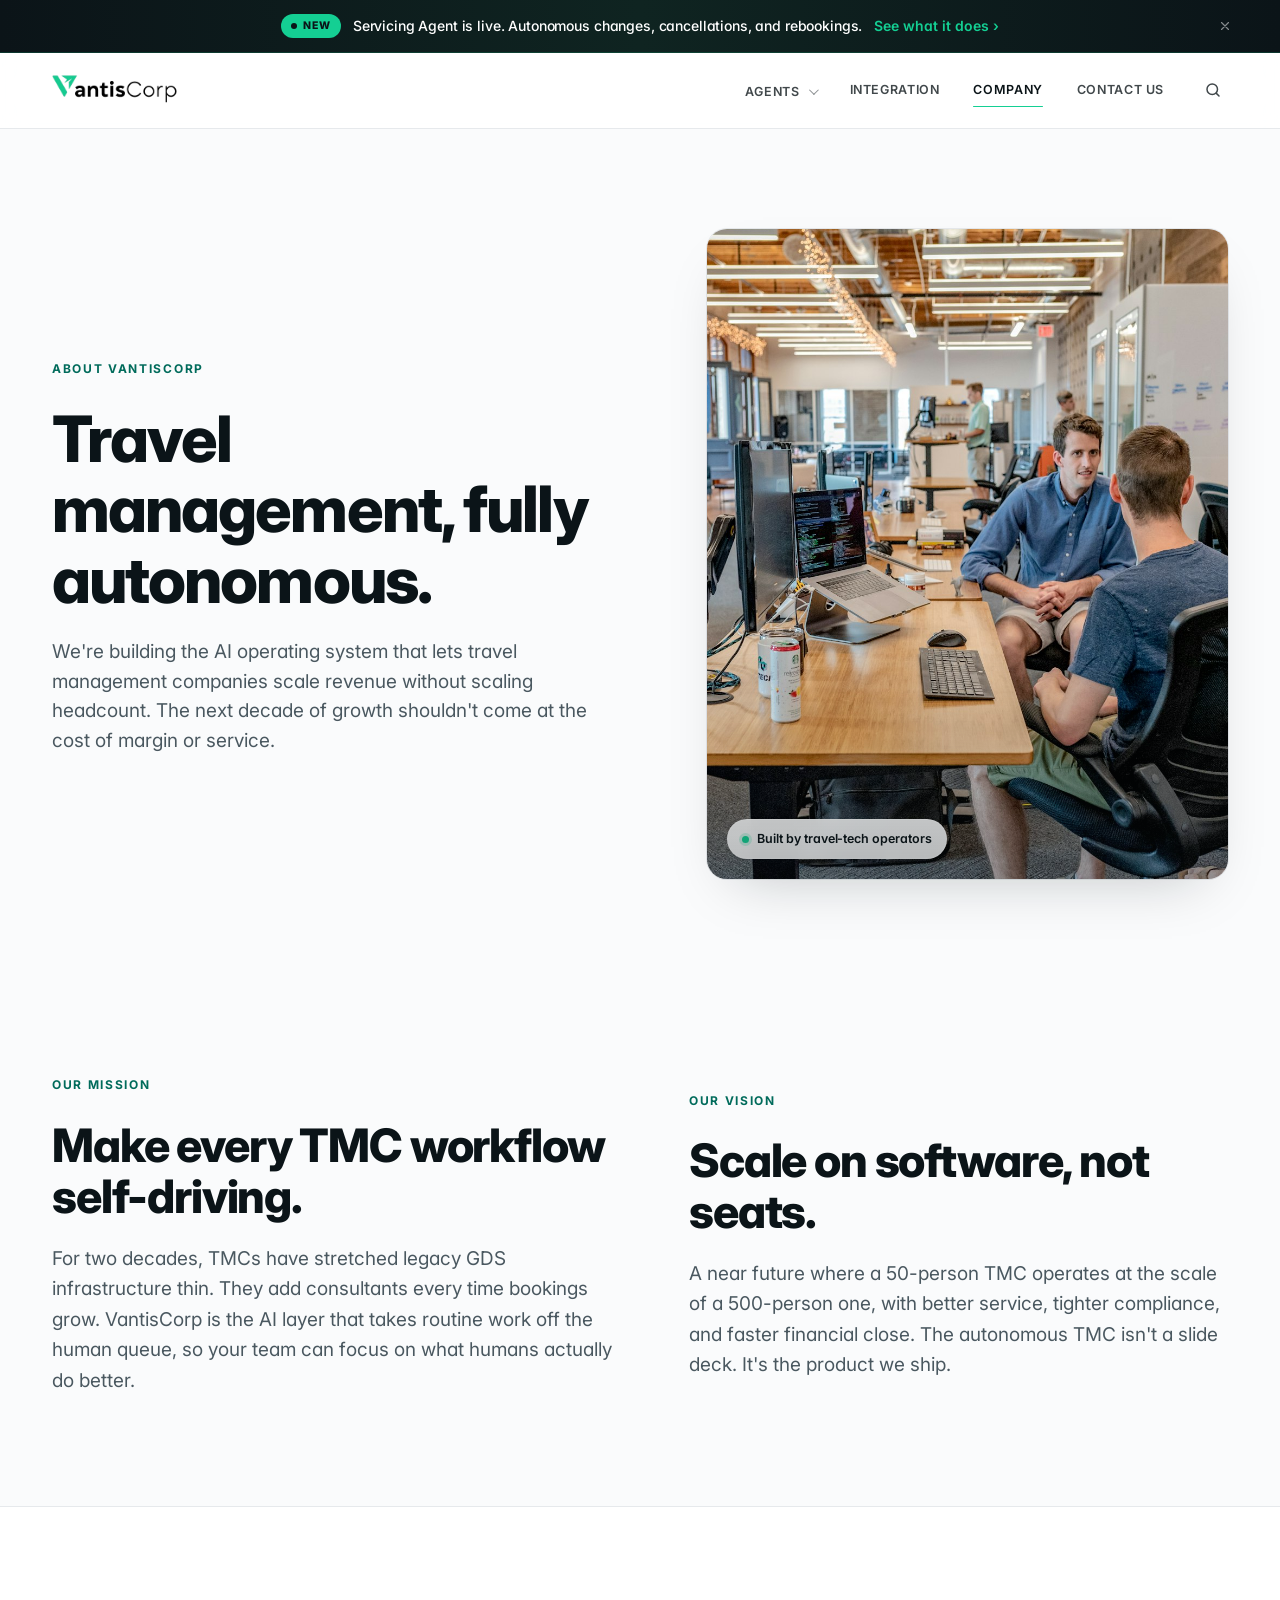
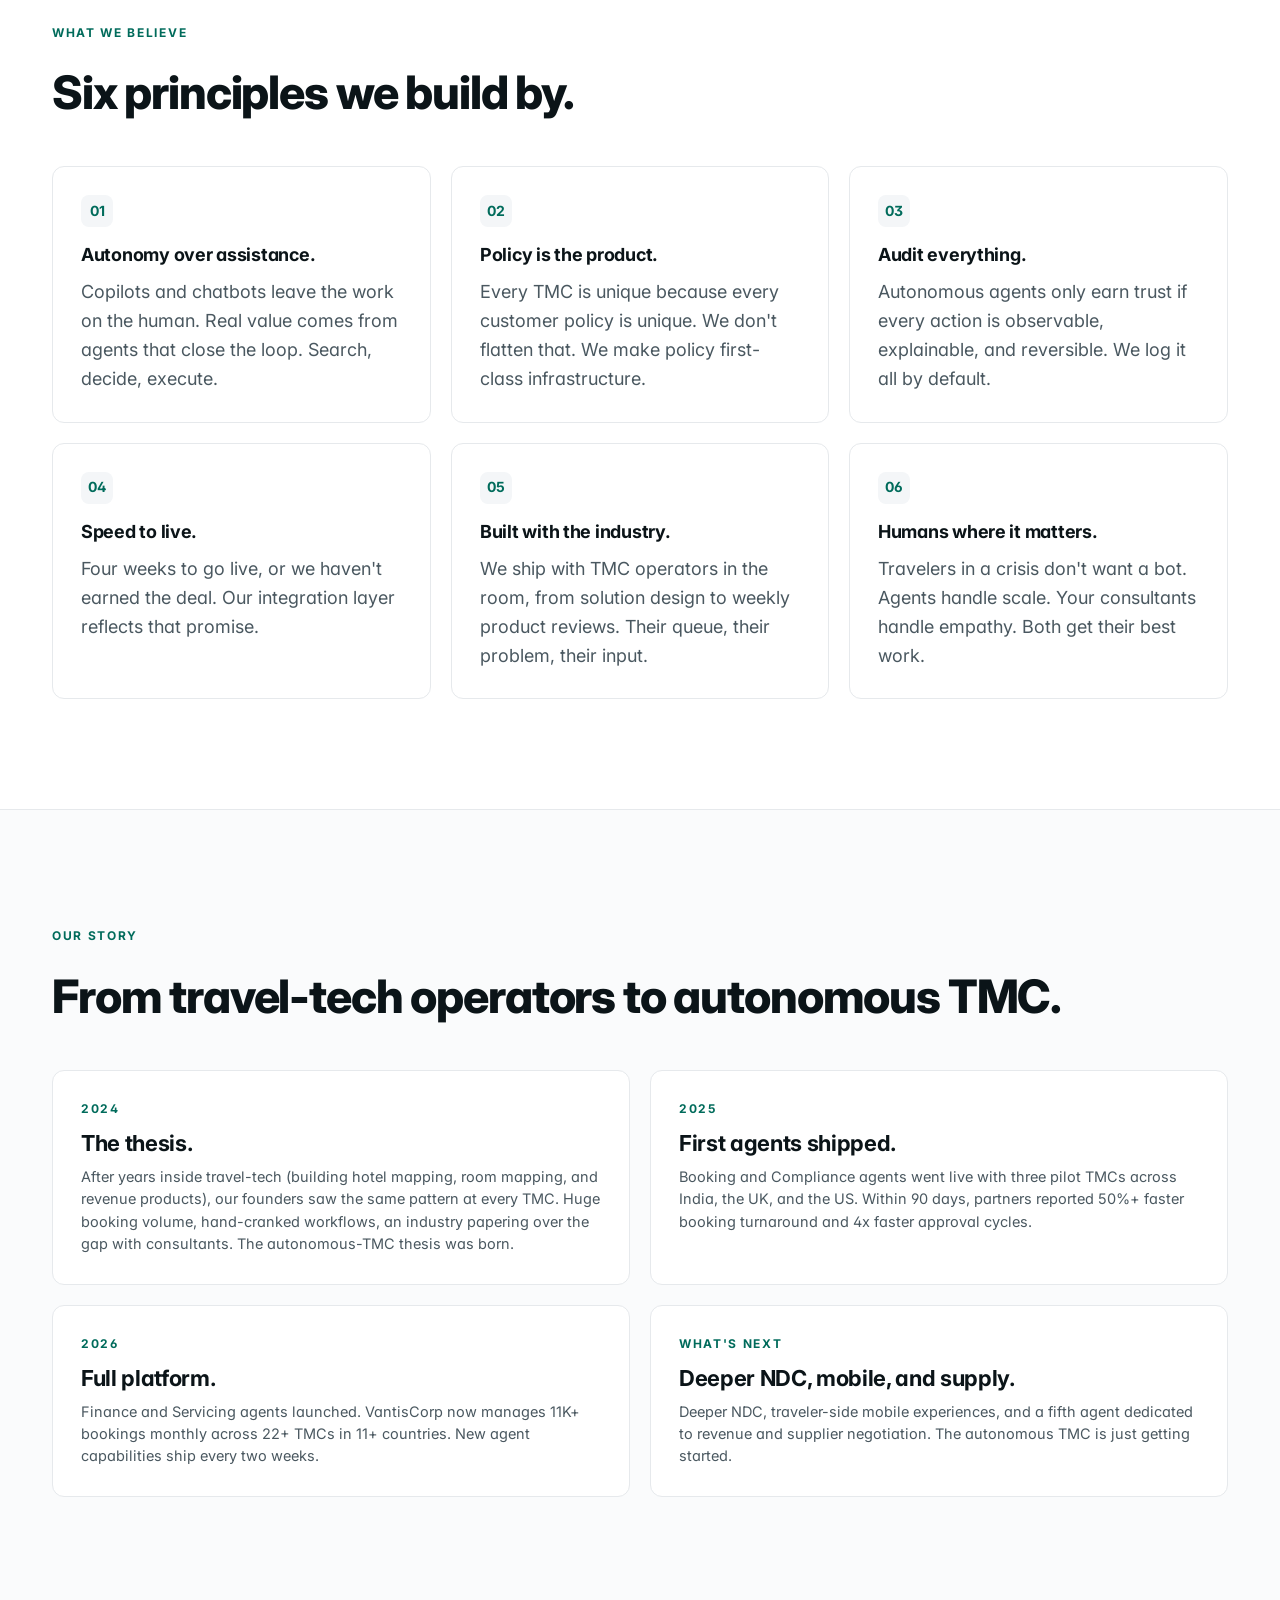
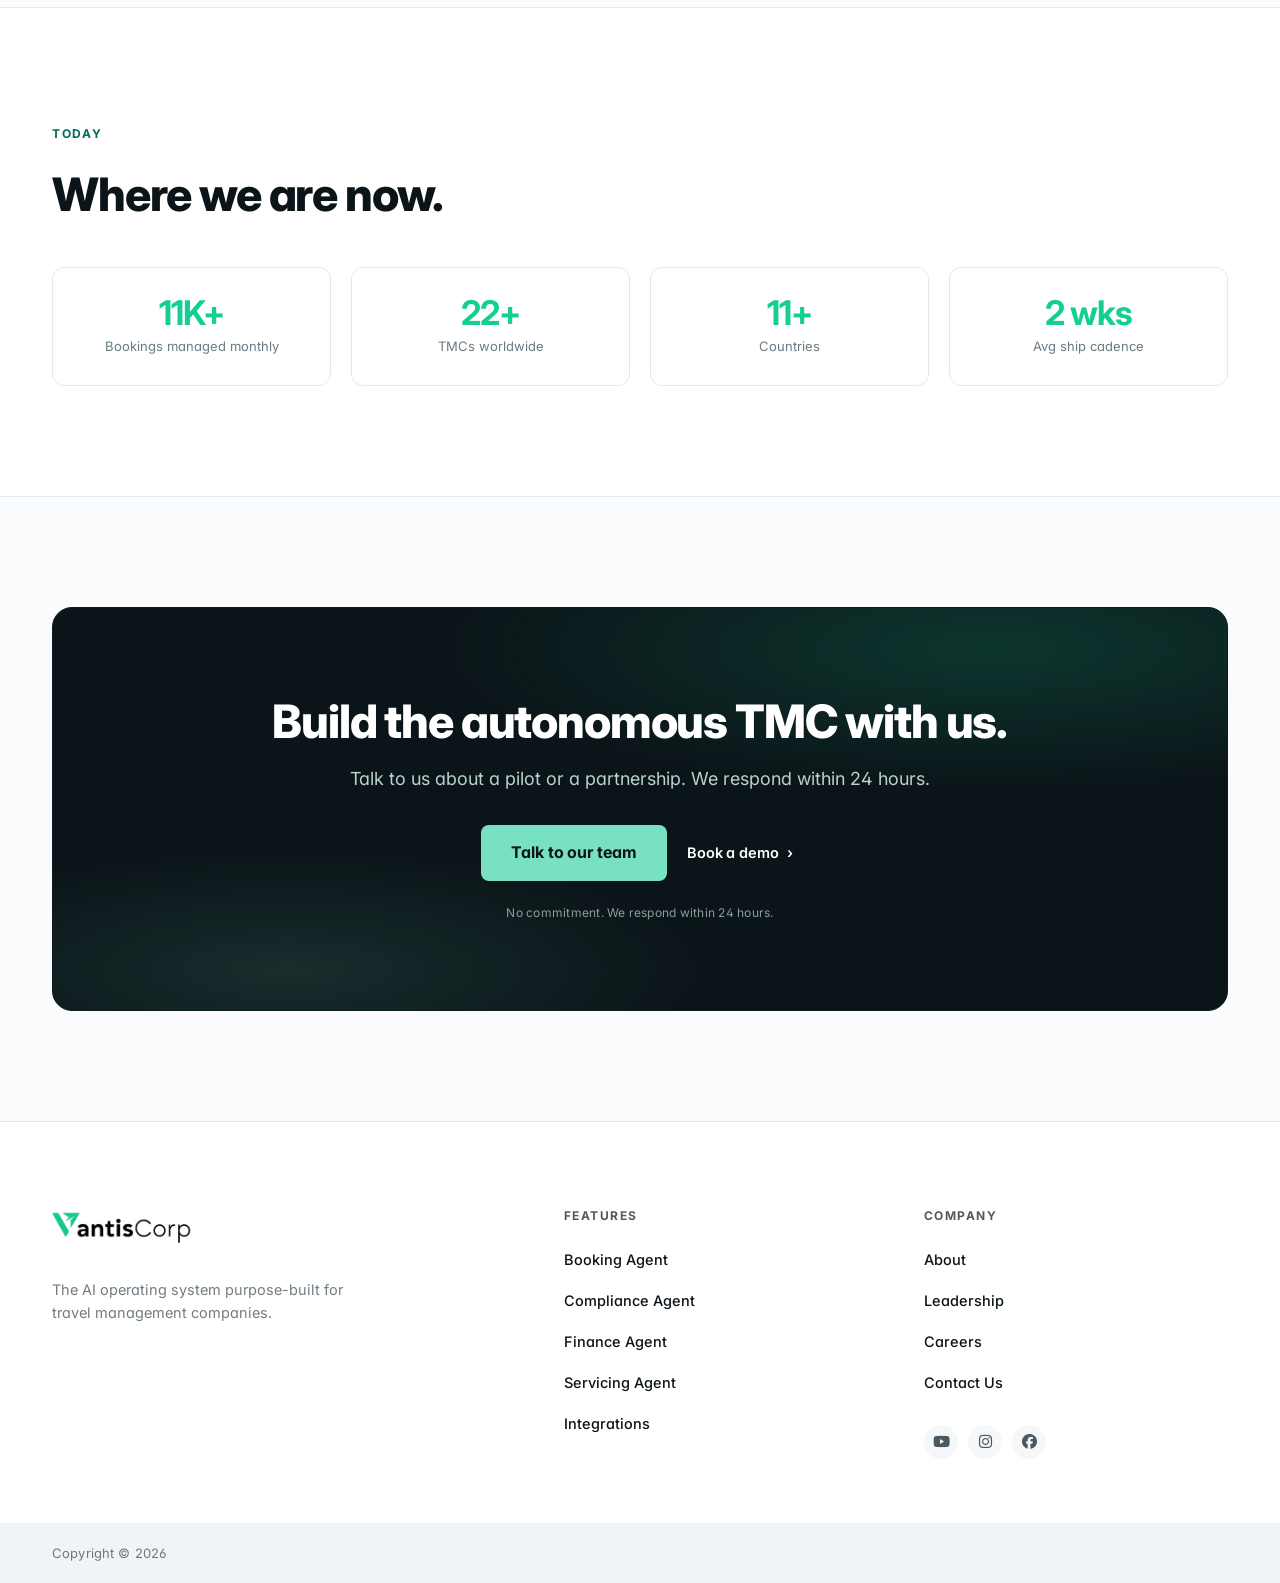
==== commit ad3df20a: "v6.2: agents grid aligned (paired rows), meaningful sequential hero reveal (metrics + counters + not" ====
--- a/about.html
+++ b/about.html
@@ -217,6 +217,7 @@
     <div class="container foot-grid-3 cols-3">
       <div class="foot-brand">
         <a class="brand" href="index.html" aria-label="VantisCorp"><img src="images/vantis-logo.png" alt="VantisCorp" /></a>
+        <p class="foot-tagline-light">The AI operating system purpose-built for travel management companies.</p>
       </div>
       <div>
         <h4>Features</h4>
--- a/css/styles.css
+++ b/css/styles.css
@@ -142,16 +142,19 @@
   opacity: 0.78;
 }
 /* Uppercase variant (matches live vantiscorp.com nav) */
+.nav--upper { gap: 34px; }
 .nav--upper a:not(.nav-cta) {
   text-transform: uppercase;
-  letter-spacing: 0.06em;
+  letter-spacing: 0.05em;
   font-size: 12.5px;
   font-weight: 600;
-  opacity: 0.85;
-}
+  opacity: 0.78;
+  transition: opacity var(--d-fast) var(--ease-out), color var(--d-fast) var(--ease-out);
+}
+.nav--upper a:not(.nav-cta):hover { opacity: 1; color: var(--ink); }
 .nav--upper .nav-has-drop > a {
   text-transform: uppercase;
-  letter-spacing: 0.06em;
+  letter-spacing: 0.05em;
   font-size: 12.5px;
   font-weight: 600;
 }
@@ -166,13 +169,18 @@
 .nav-cta::after { display: none !important; }
 .nav-cta:hover { background: var(--dark-green); }
 .nav a::after {
-  content: ""; position: absolute; left: 0; right: 100%; bottom: -6px;
-  height: 1px; background: var(--ink);
+  content: ""; position: absolute; left: 0; right: 100%; bottom: -7px;
+  height: 1.5px; background: var(--bright-green, #14CF93); border-radius: 1px;
   transition: right var(--d-base) var(--ease-out);
 }
 .nav a:hover { color: var(--ink); }
 .nav a:hover::after, .nav a.active::after { right: 0; }
-.nav a.active { color: var(--ink); }
+.nav a.active { color: var(--ink); opacity: 1; }
+/* Active state for dropdown trigger when on a Features subpage */
+.nav-has-drop.is-active > a { color: var(--ink); opacity: 1; }
+.nav-has-drop.is-active > a::after { right: 0; }
+/* Suppress underline on CTA and dropdown arrow */
+.nav-cta::after { display: none !important; }
 .nav-search { display: inline-flex; align-items: center; justify-content: center; color: var(--muted); cursor: pointer; padding: 6px; border-radius: 6px; transition: color var(--d-fast) var(--ease-out), background var(--d-fast) var(--ease-out); }
 .nav-search:hover { color: var(--ink); background: var(--surface-2); }
 .nav-search svg { width: 18px; height: 18px; stroke: currentColor; stroke-width: 2; fill: none; }
@@ -187,17 +195,18 @@
 .nav-has-drop > a::before {
   content: "";
   display: inline-block;
-  width: 8px; height: 8px;
-  margin-left: 2px;
+  width: 6px; height: 6px;
+  margin-left: 4px;
   border-right: 1.5px solid currentColor;
   border-bottom: 1.5px solid currentColor;
   transform: rotate(45deg) translateY(-2px);
-  opacity: 0.55;
-  transition: transform var(--d-fast) var(--ease-out);
+  opacity: 0.6;
+  transition: transform var(--d-base) var(--ease-out), opacity var(--d-fast) var(--ease-out);
   order: 2;
 }
 .nav-has-drop:hover > a::before {
-  transform: rotate(225deg) translateY(-2px);
+  transform: rotate(-135deg) translateY(1px);
+  opacity: 1;
 }
 .nav-drop {
   position: absolute;
--- a/css/home.css
+++ b/css/home.css
@@ -243,6 +243,120 @@
   background: #fff;
   padding: 56px 0;
 }
+
+/* ====================================================
+   AGENTS 2x2 GRID (matches live vantiscorp.com layout)
+   Each pair: row1=text|text, row2=card|card
+   So text blocks share top baseline, cards share top baseline.
+   ==================================================== */
+.agents-grid-section {
+  background: #fff;
+  padding: 40px 0 90px;
+}
+.agent-pair {
+  display: grid;
+  grid-template-columns: 1fr 1fr;
+  grid-template-rows: auto 1fr;
+  column-gap: 64px;
+  row-gap: 32px;
+  margin-bottom: 80px;
+}
+.agent-pair:last-child { margin-bottom: 0; }
+.agent-text-col {
+  grid-row: 1;
+  align-self: end;
+  padding-bottom: 8px;
+}
+.agent-card-col {
+  grid-row: 2;
+  align-self: start;
+}
+.agent-card-col .mock-card {
+  width: 100%;
+  height: 100%;
+  display: flex;
+  flex-direction: column;
+}
+.agent-cell-eyebrow {
+  display: inline-block;
+  font-size: 20px;
+  font-weight: 700;
+  color: var(--ink);
+  margin-bottom: 16px;
+  letter-spacing: -0.005em;
+}
+.agent-cell-h {
+  font-size: 28px;
+  font-weight: 800;
+  color: var(--ink);
+  letter-spacing: -0.01em;
+  line-height: 1.25;
+  margin: 0 0 14px;
+}
+.agent-cell-desc {
+  font-size: 16px;
+  line-height: 1.65;
+  color: var(--text-2);
+  margin: 0;
+  max-width: 520px;
+}
+@media (max-width: 980px) {
+  .agent-pair { grid-template-columns: 1fr; row-gap: 24px; margin-bottom: 56px; }
+  .agent-text-col, .agent-card-col { grid-row: auto; }
+}
+
+/* ====================================================
+   HERO SEQUENTIAL REVEAL
+   Metrics fade in first, then notifications appear one
+   after another like a live agent activity feed.
+   Once revealed, cards stay still (no perpetual float).
+   ==================================================== */
+@keyframes vc-card-in {
+  0%   { opacity: 0; transform: translateY(14px) scale(.98); }
+  100% { opacity: 1; transform: translateY(0) scale(1); }
+}
+@keyframes vc-badge-pulse {
+  0%   { transform: scale(1); }
+  40%  { transform: scale(1.08); }
+  100% { transform: scale(1); }
+}
+
+/* Initial hidden state so nothing flashes before animating */
+.hero-metrics,
+.hero-noti-1,
+.hero-noti-2,
+.hero-noti-3 { opacity: 0; }
+
+.hero-metrics {
+  animation: vc-card-in 0.7s cubic-bezier(.2,.7,.2,1) 0.1s both;
+}
+.hero-noti-1 {
+  animation: vc-card-in 0.6s cubic-bezier(.2,.7,.2,1) 0.9s both;
+}
+.hero-noti-2 {
+  animation: vc-card-in 0.6s cubic-bezier(.2,.7,.2,1) 1.9s both;
+}
+.hero-noti-3 {
+  animation: vc-card-in 0.6s cubic-bezier(.2,.7,.2,1) 2.9s both;
+}
+
+/* Badge pulse — fires just after each card lands */
+.hero-noti-1 .noti-badge { animation: vc-badge-pulse 0.6s ease-out 1.45s both; }
+.hero-noti-2 .noti-badge { animation: vc-badge-pulse 0.6s ease-out 2.45s both; }
+.hero-noti-3 .noti-badge { animation: vc-badge-pulse 0.6s ease-out 3.45s both; }
+
+/* Counters are animated by JS (counters in animations.js) */
+.hero-stat strong { font-variant-numeric: tabular-nums; }
+
+@media (prefers-reduced-motion: reduce) {
+  .hero-metrics, .hero-noti-1, .hero-noti-2, .hero-noti-3 {
+    animation: none;
+    opacity: 1;
+  }
+  .hero-noti-1 .noti-badge,
+  .hero-noti-2 .noti-badge,
+  .hero-noti-3 .noti-badge { animation: none; }
+}
 .agent-row:nth-of-type(odd) { background: #fff; }
 .agent-row .two-up {
   display: grid;
@@ -616,59 +730,84 @@
 }
 
 /* ====================================================
-   LIGHT FOOTER (matches live)
+   LIGHT FOOTER (matches live, polished)
    ==================================================== */
 .site-footer-light {
   background: #fff;
   color: var(--text-2);
-  padding: 80px 0 0;
+  padding: 88px 0 0;
   border-top: 1px solid var(--hairline);
 }
 .site-footer-light .foot-grid-3 {
   display: grid;
-  grid-template-columns: 1.2fr 1fr 1fr 1fr;
-  gap: 48px;
+  grid-template-columns: 1.5fr 1fr 1fr 1fr;
+  gap: 56px;
   padding-bottom: 64px;
+  align-items: start;
 }
 .site-footer-light .foot-grid-3.cols-3 {
-  grid-template-columns: 1.2fr 1fr 1fr;
+  grid-template-columns: 1.5fr 1fr 1fr;
 }
 .site-footer-light .foot-brand img { height: 38px; width: auto; display: block; }
+.foot-tagline-light {
+  margin: 22px 0 0;
+  max-width: 300px;
+  font-size: 14.5px;
+  line-height: 1.55;
+  color: var(--text-2);
+  opacity: 0.78;
+}
 .site-footer-light h4 {
-  font-size: 17px;
-  font-weight: 700;
-  color: var(--ink);
-  margin: 0 0 20px;
+  font-size: 12px;
+  font-weight: 700;
+  letter-spacing: 0.12em;
+  text-transform: uppercase;
+  color: var(--ink);
+  margin: 0 0 22px;
+  opacity: 0.7;
 }
 .site-footer-light ul { list-style: none; padding: 0; margin: 0; }
-.site-footer-light li { margin-bottom: 14px; }
+.site-footer-light li { margin-bottom: 12px; }
 .site-footer-light a {
-  color: var(--text-2);
+  color: var(--ink);
   text-decoration: none;
+  font-size: 14.5px;
+  font-weight: 500;
+  position: relative;
+  transition: color 0.18s ease, transform 0.18s ease;
+  display: inline-block;
+}
+.site-footer-light a:hover { color: var(--mint, #14CF93); transform: translateX(2px); }
+.foot-socials-light {
+  display: flex;
+  gap: 10px;
+  margin-top: 28px;
+}
+.foot-socials-light a {
+  width: 34px;
+  height: 34px;
+  display: inline-flex;
+  align-items: center;
+  justify-content: center;
+  color: var(--text-2);
+  background: #f5f7f8;
+  border-radius: 999px;
   font-size: 15px;
-  transition: color 0.15s ease;
-}
-.site-footer-light a:hover { color: var(--mint); }
-.foot-socials-light {
-  display: flex;
-  gap: 16px;
-  margin-top: 28px;
-}
-.foot-socials-light a {
-  width: 32px;
-  height: 32px;
-  display: inline-flex;
-  align-items: center;
-  justify-content: center;
-  color: var(--mint);
-  font-size: 22px;
-}
-.foot-socials-light a:hover { color: var(--green-deep); }
+  border: 1px solid transparent;
+  transition: color 0.18s ease, background 0.18s ease, border-color 0.18s ease, transform 0.18s ease;
+}
+.foot-socials-light a:hover {
+  color: var(--mint, #14CF93);
+  background: #fff;
+  border-color: rgba(20,207,147,0.35);
+  transform: translateY(-1px);
+}
 .foot-bar {
   background: #f0f4f6;
-  padding: 18px 0;
+  padding: 20px 0;
   font-size: 13px;
   color: var(--muted);
+  letter-spacing: 0.01em;
 }
 
 /* ====================================================
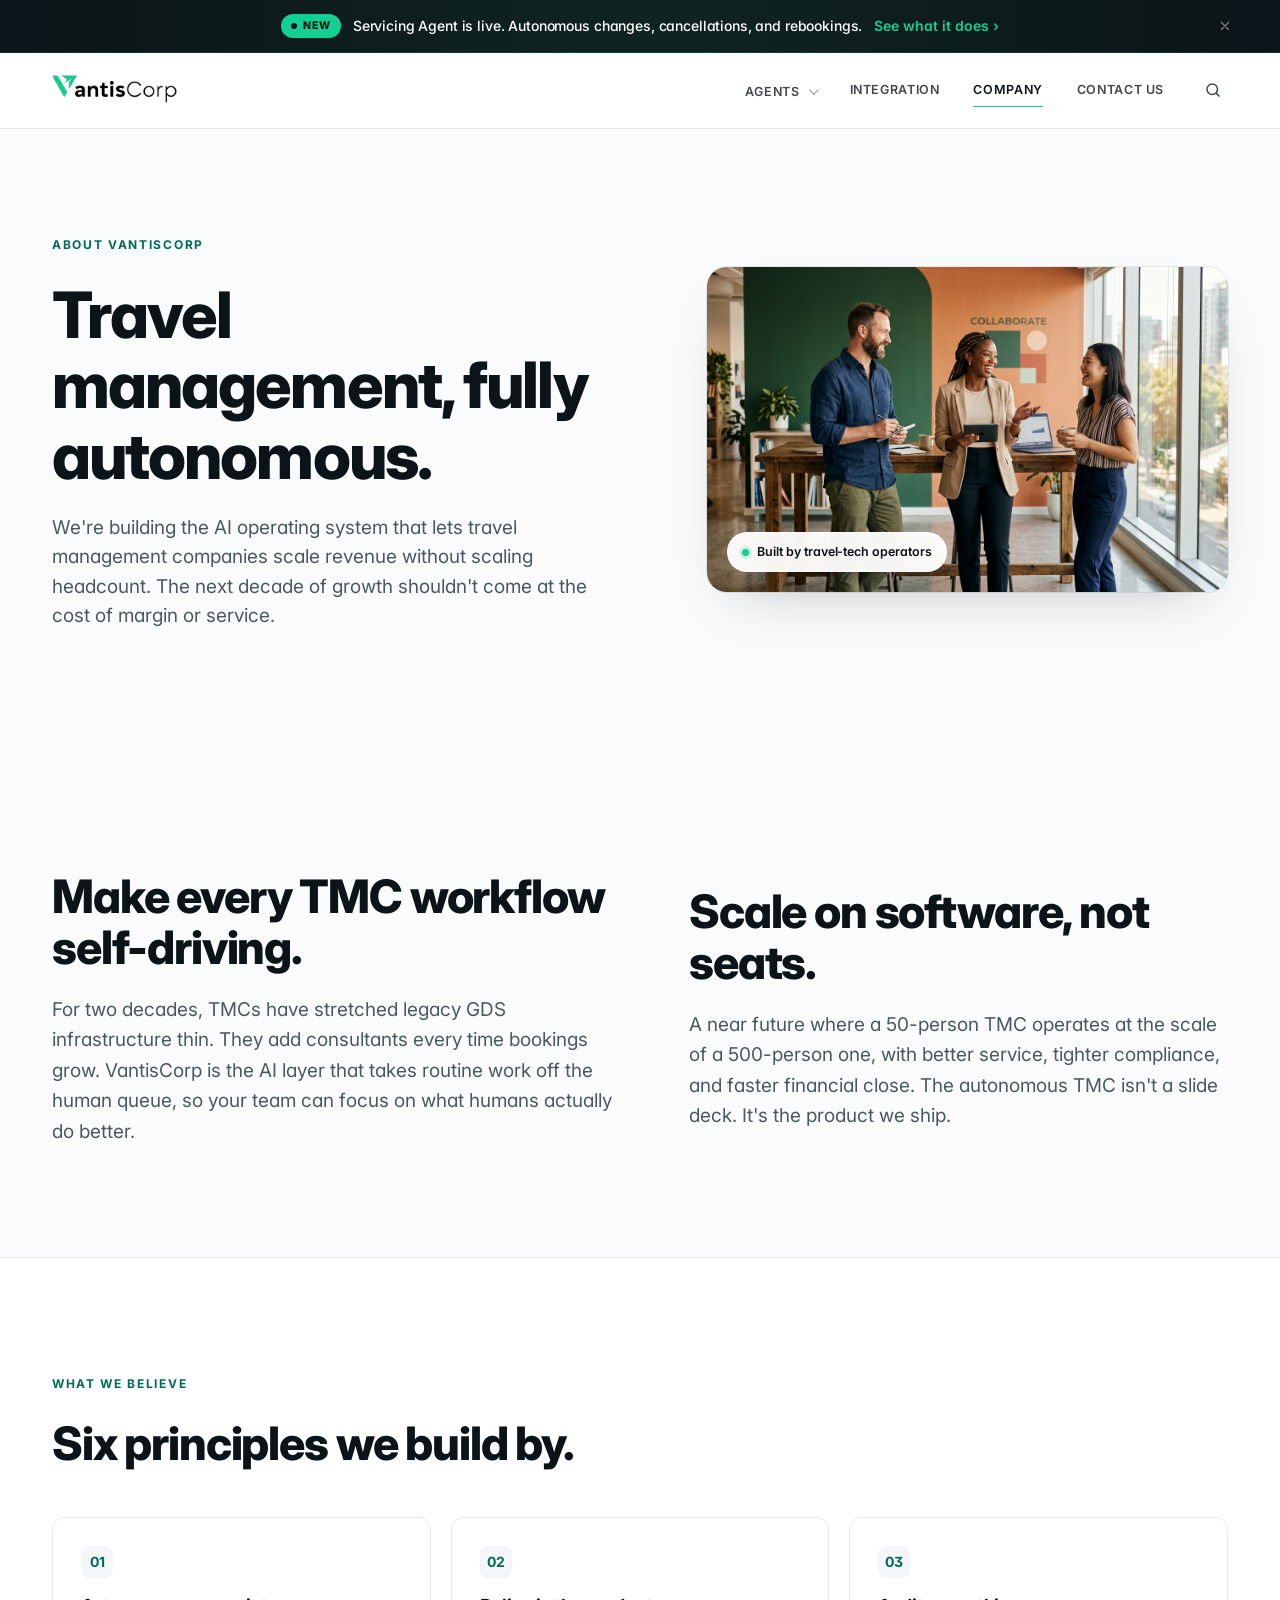
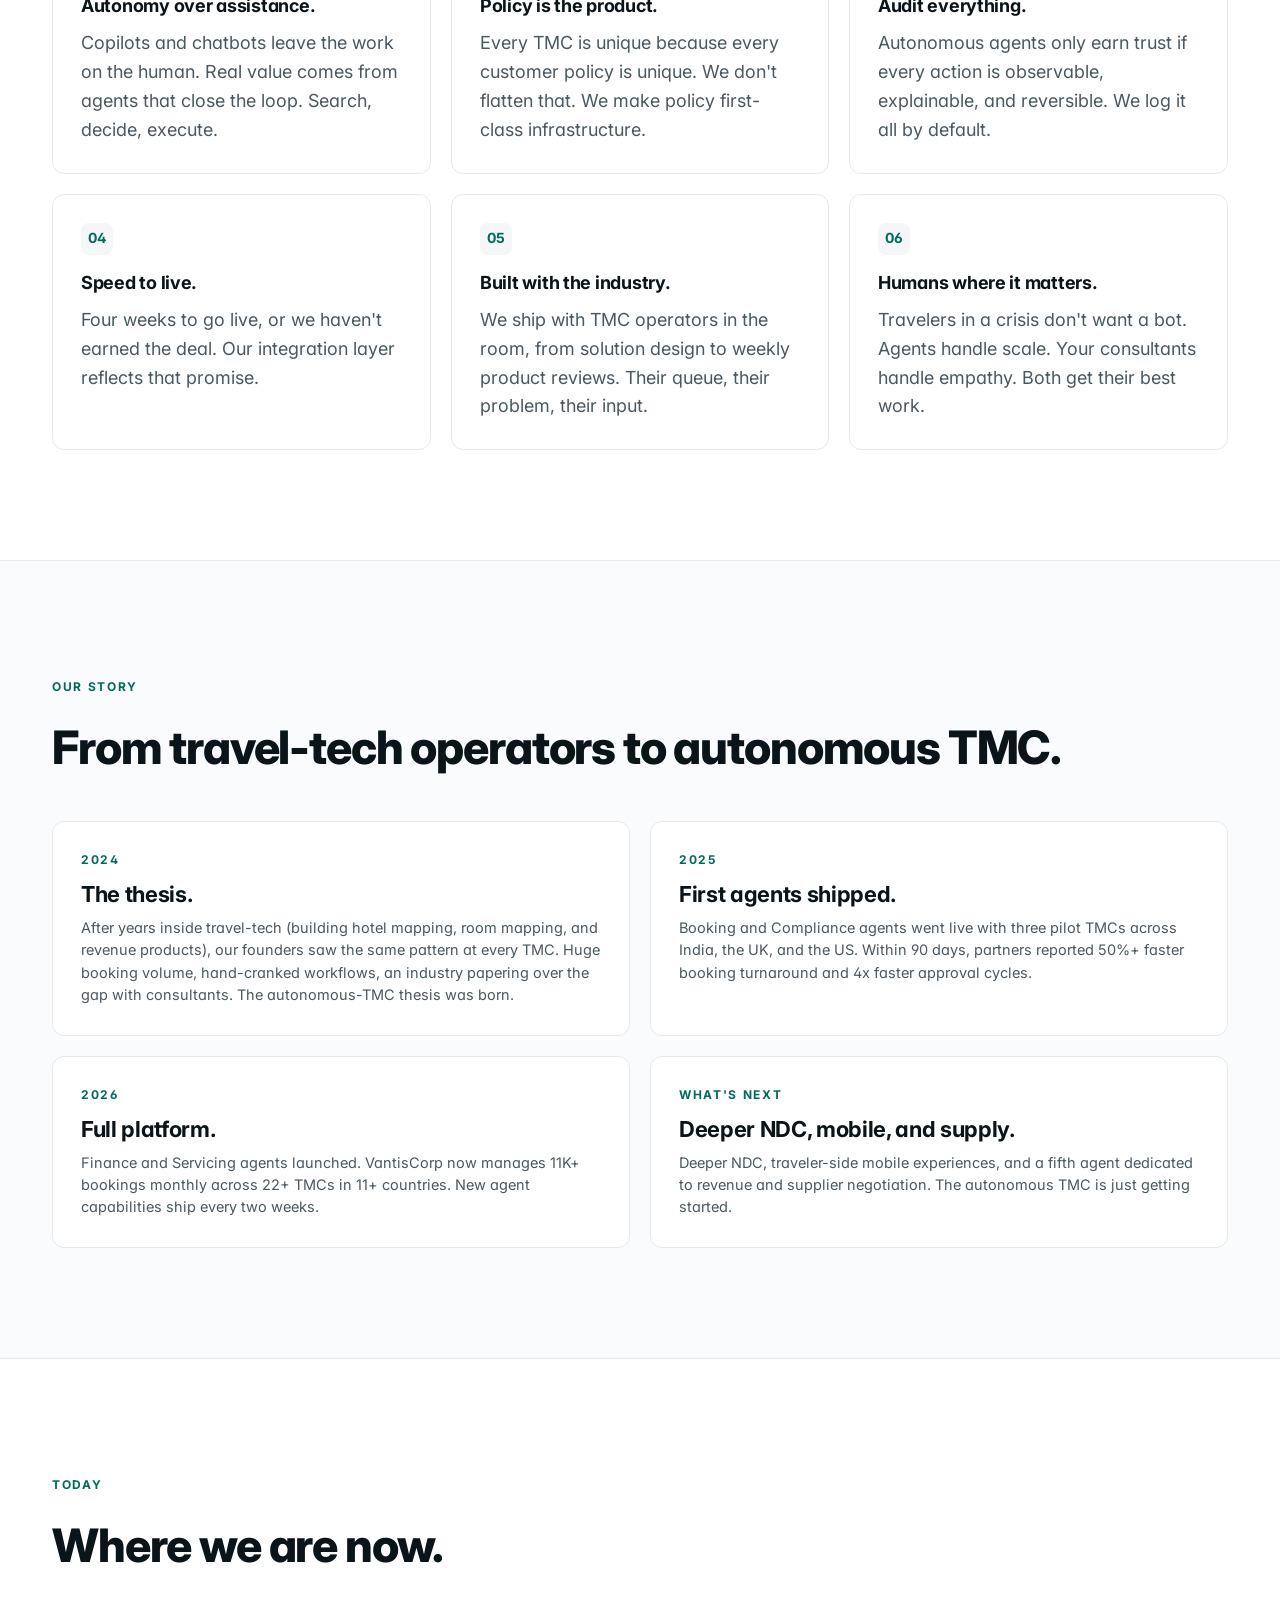
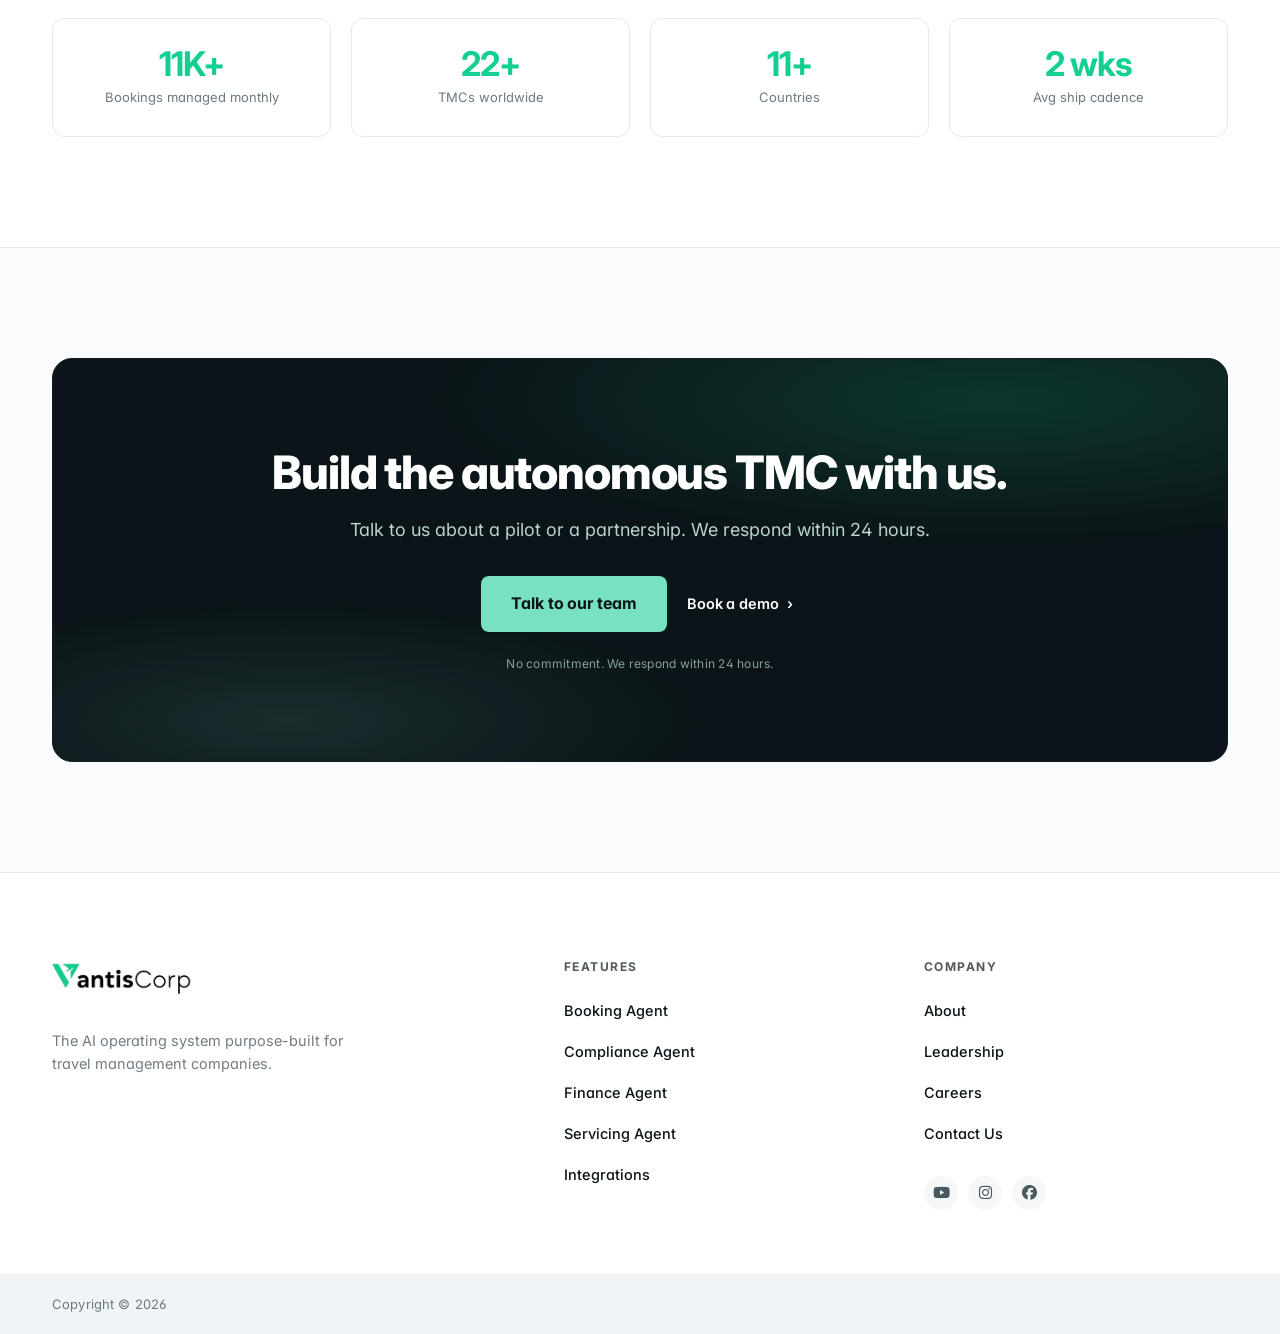
==== commit c189d983: "v6.4: editorial imagery (Revolut-style) replacing AI-template hero pills - 7 new editorial photos: o" ====
--- a/about.html
+++ b/about.html
@@ -88,8 +88,8 @@
       <h1 class="mt-6">Travel management, fully autonomous.</h1>
       <p>We're building the AI operating system that lets travel management companies scale revenue without scaling headcount. The next decade of growth shouldn't come at the cost of margin or service.</p>
     </div>
-    <div class="split-hero-image">
-      <img src="images/stock/hero-about.jpg" alt="VantisCorp team at work" loading="eager" />
+    <div class="split-hero-image split-hero-image--editorial">
+      <img src="images/editorial/about_team.png" alt="VantisCorp team collaborating in a modern office" loading="eager" width="1376" height="768" />
       <span class="split-hero-badge">Built by travel-tech operators</span>
     </div>
   </div>
--- a/css/styles.css
+++ b/css/styles.css
@@ -368,9 +368,22 @@
 .notibar-close svg { width: 14px; height: 14px; stroke: currentColor; stroke-width: 2; fill: none; }
 .notibar.is-hidden { display: none; }
 @media (max-width: 720px) {
-  .notibar { font-size: 13px; }
-  .notibar .container { padding: 12px 48px; }
-  .notibar-headline { display: none; }
+  .notibar { font-size: 12.5px; line-height: 1.45; }
+  .notibar .container { padding: 10px 44px 10px 16px; gap: 8px; min-height: 44px; }
+  .notibar-text { gap: 8px; flex-wrap: nowrap; }
+  .notibar-tag { font-size: 9.5px; padding: 3px 8px; flex-shrink: 0; }
+  .notibar-headline {
+    display: inline-block;
+    overflow: hidden;
+    text-overflow: ellipsis;
+    white-space: nowrap;
+    max-width: 100%;
+  }
+  .notibar a.notibar-cta { display: none; }
+  .notibar-close { right: 12px; }
+}
+@media (max-width: 420px) {
+  .notibar-headline { font-size: 12px; }
 }
 
 /* ---------- Editorial split hero (image companion) ---------- */
@@ -416,6 +429,60 @@
 @media (max-width: 900px) {
   .split-hero .container { grid-template-columns: 1fr; gap: 48px; }
   .split-hero-image { aspect-ratio: 16 / 11; max-width: 560px; }
+}
+
+/* Editorial variant - landscape, no dark overlay, with UI fragments */
+.split-hero-image--editorial {
+  aspect-ratio: 16 / 10;
+  background: #f1efe9;
+}
+.split-hero-image--editorial::after { display: none; }
+.hero-frag {
+  position: absolute;
+  background: rgba(255,255,255,0.97);
+  backdrop-filter: blur(10px);
+  -webkit-backdrop-filter: blur(10px);
+  border: 1px solid rgba(255,255,255,0.7);
+  border-radius: 14px;
+  padding: 14px 16px;
+  box-shadow: 0 20px 40px -16px rgba(11,20,24,0.28), 0 0 0 1px rgba(11,20,24,0.04);
+  font-family: inherit;
+}
+.hero-frag--tl {
+  top: 20px; left: 20px;
+  display: flex; flex-direction: column; gap: 8px;
+  min-width: 220px;
+}
+.hero-frag--br {
+  bottom: 20px; right: 20px;
+  min-width: 180px;
+}
+.frag-row {
+  display: flex; align-items: center; gap: 10px;
+  font-size: 12px; font-weight: 500;
+}
+.frag-dot {
+  width: 7px; height: 7px; border-radius: 50%;
+  flex-shrink: 0;
+}
+.frag-dot--green {
+  background: var(--bright-green, #14cf93);
+  box-shadow: 0 0 0 3px rgba(20,207,147,0.18);
+}
+.frag-name { color: var(--ink); font-weight: 600; }
+.frag-status { color: var(--text-2, #5a6e76); margin-left: auto; font-size: 11.5px; font-weight: 500; }
+.frag-label { font-size: 11px; color: var(--text-2, #5a6e76); font-weight: 600; letter-spacing: 0.02em; text-transform: uppercase; }
+.frag-metric { font-size: 26px; font-weight: 700; color: var(--ink); letter-spacing: -0.02em; margin-top: 4px; line-height: 1; }
+.frag-meta { font-size: 11.5px; color: var(--bright-green, #14cf93); font-weight: 600; margin-top: 6px; }
+.frag-arrow { display: inline-block; margin-right: 2px; }
+@media (max-width: 900px) {
+  .hero-frag--tl { min-width: 0; padding: 10px 12px; top: 12px; left: 12px; }
+  .hero-frag--br { min-width: 0; padding: 10px 12px; bottom: 12px; right: 12px; }
+  .frag-row { font-size: 11px; }
+  .frag-metric { font-size: 20px; }
+}
+@media (max-width: 480px) {
+  .hero-frag--tl .frag-row:nth-child(3) { display: none; }
 }
 
 /* ---------- Buttons ---------- */
--- a/css/home.css
+++ b/css/home.css
@@ -269,14 +269,19 @@
 }
 .agent-card-col {
   grid-row: 2;
-  align-self: start;
-}
+  align-self: stretch;
+  display: flex;
+}
+/* All 4 mock cards across both pairs share the SAME height so the grid reads as uniform */
 .agent-card-col .mock-card {
   width: 100%;
-  height: 100%;
+  min-height: 500px;
   display: flex;
   flex-direction: column;
-}
+  gap: 10px;
+}
+.agent-card-col .mock-card > .mock-head { flex-shrink: 0; }
+.agent-card-col .mock-card > .mock-foot { margin-top: auto; }
 .agent-cell-eyebrow {
   display: inline-block;
   font-size: 20px;
@@ -301,8 +306,27 @@
   max-width: 520px;
 }
 @media (max-width: 980px) {
-  .agent-pair { grid-template-columns: 1fr; row-gap: 24px; margin-bottom: 56px; }
-  .agent-text-col, .agent-card-col { grid-row: auto; }
+  /* Stack to single column AND interleave text → card → text → card */
+  .agent-pair {
+    grid-template-columns: 1fr;
+    grid-template-rows: auto;
+    row-gap: 20px;
+    margin-bottom: 56px;
+  }
+  .agent-text-col, .agent-card-col { grid-row: auto; grid-column: 1; }
+  /* DOM order: text1, text2, card1, card2 — reorder to text1, card1, text2, card2 */
+  .agent-pair > div:nth-child(1) { order: 1; }   /* text1 */
+  .agent-pair > div:nth-child(3) { order: 2; }   /* card1 */
+  .agent-pair > div:nth-child(2) { order: 3; }   /* text2 */
+  .agent-pair > div:nth-child(4) { order: 4; }   /* card2 */
+  .agent-pair { display: flex; flex-direction: column; }
+  /* Drop the forced 500px height — cards should be content-sized on mobile */
+  .agent-card-col .mock-card { min-height: 0; gap: 8px; padding: 20px 18px 22px; }
+  .agent-card-col { margin-bottom: 24px; }
+  .agent-text-col { padding-bottom: 0; }
+  .agent-cell-eyebrow { font-size: 16px; margin-bottom: 6px; }
+  .agent-cell-h { font-size: 26px; line-height: 1.2; }
+  .agent-cell-desc { font-size: 15.5px; }
 }
 
 /* ====================================================
@@ -346,7 +370,11 @@
 .hero-noti-3 .noti-badge { animation: vc-badge-pulse 0.6s ease-out 3.45s both; }
 
 /* Counters are animated by JS (counters in animations.js) */
-.hero-stat strong { font-variant-numeric: tabular-nums; }
+.hero-stat strong {
+  font-variant-numeric: tabular-nums;
+  display: inline-block;
+  min-width: 3.5ch; /* reserve width so counter ticking doesn't shift layout */
+}
 
 @media (prefers-reduced-motion: reduce) {
   .hero-metrics, .hero-noti-1, .hero-noti-2, .hero-noti-3 {
@@ -486,6 +514,96 @@
 .mock-row.split .pill.blue { background: rgba(79, 141, 240, 0.12); color: var(--blue); }
 
 /* ====================================================
+   PEOPLE BAND (editorial portraits)
+   ==================================================== */
+.people-band {
+  background: #fafaf7;
+  padding: 100px 0;
+}
+.people-grid {
+  display: grid;
+  grid-template-columns: 1.15fr 1fr;
+  gap: 24px;
+}
+.people-stack {
+  display: grid;
+  grid-template-rows: 1fr 1fr;
+  gap: 24px;
+}
+.people-card {
+  position: relative;
+  margin: 0;
+  border-radius: 20px;
+  overflow: hidden;
+  background: #eee;
+  box-shadow: 0 24px 56px -32px rgba(11,20,24,0.25), 0 0 0 1px rgba(11,20,24,0.04);
+  aspect-ratio: 4 / 3;
+  display: flex;
+  flex-direction: column;
+}
+.people-card--lg {
+  aspect-ratio: auto;
+}
+.people-card img {
+  width: 100%;
+  flex: 1;
+  min-height: 0;
+  object-fit: cover;
+  object-position: center 22%;
+  display: block;
+}
+.people-card figcaption {
+  padding: 22px 26px 24px;
+  color: #fff;
+  background: var(--green-deep, #0e3d2f);
+  flex-shrink: 0;
+}
+.people-role {
+  display: inline-block;
+  font-size: 11.5px;
+  font-weight: 600;
+  letter-spacing: 0.08em;
+  text-transform: uppercase;
+  color: rgba(255,255,255,0.85);
+  margin-bottom: 8px;
+}
+.people-quote {
+  font-size: 22px;
+  font-weight: 600;
+  line-height: 1.3;
+  letter-spacing: -0.015em;
+  margin: 0;
+  max-width: 22ch;
+}
+.people-quote-sm {
+  font-size: 14.5px;
+  font-weight: 500;
+  line-height: 1.45;
+  margin: 0;
+  color: rgba(255,255,255,0.95);
+}
+.people-card--lg figcaption {
+  padding: 32px 36px 36px;
+  display: flex;
+  flex-direction: column;
+  gap: 8px;
+}
+@media (max-width: 900px) {
+  .people-band { padding: 64px 0; }
+  .people-grid { grid-template-columns: 1fr; gap: 16px; }
+  .people-stack { grid-template-columns: 1fr 1fr; grid-template-rows: auto; gap: 16px; }
+  .people-card { aspect-ratio: 4 / 3; }
+  .people-card--lg { aspect-ratio: 16 / 11; }
+  .people-quote { font-size: 18px; }
+  .people-card--lg figcaption { padding: 22px; }
+  .people-card figcaption { padding: 18px; }
+}
+@media (max-width: 540px) {
+  .people-stack { grid-template-columns: 1fr; }
+  .people-quote-sm { font-size: 13.5px; }
+}
+
+/* ====================================================
    RESULTS
    ==================================================== */
 .results {
@@ -553,33 +671,34 @@
   padding: 0 32px;
   display: grid;
   grid-template-columns: repeat(3, 1fr);
-  gap: 24px;
-  text-align: left;
+  gap: 48px;
+  text-align: center;
   align-items: start;
 }
 .step {
-  display: grid;
-  grid-template-columns: 130px 1fr;
-  gap: 18px;
-  align-items: start;
-}
-.step-ico { width: 130px; }
+  display: flex;
+  flex-direction: column;
+  align-items: center;
+  text-align: center;
+  gap: 8px;
+}
+.step-ico { width: 130px; margin-bottom: 12px; }
 .step-ico img { width: 100%; height: auto; display: block; }
 .step-h {
   font-size: 30px;
   font-weight: 700;
-  margin: 8px 0 12px;
+  margin: 0 0 12px;
   letter-spacing: -0.01em;
 }
 .step-h.step-1 { color: var(--mint); }
 .step-h.step-2 { color: var(--green-deep); }
 .step-h.step-3 { color: var(--muted); }
 .step p {
-  font-size: 15px;
+  font-size: 15.5px;
   line-height: 1.6;
   color: var(--text-2);
-  margin: 0;
-  max-width: 280px;
+  margin: 0 auto;
+  max-width: 300px;
 }
 
 /* ====================================================
@@ -818,22 +937,57 @@
   .hero-visual { min-height: 480px; }
   .results-grid { grid-template-columns: repeat(2, 1fr); gap: 48px; }
   .result-item { border-right: 0; padding: 0; }
-  .steps-row { grid-template-columns: 1fr; gap: 32px; }
-  .step { grid-template-columns: 100px 1fr; }
+  .steps-row { grid-template-columns: 1fr; gap: 40px; padding: 0 22px; text-align: center; }
+  .step { align-items: center; text-align: center; }
+  .step-ico { width: 96px; margin-bottom: 16px; }
+  .step-h { font-size: 24px; margin: 0 0 10px; }
+  .step p { max-width: 100%; margin: 0 auto; }
   .agent-row .two-up { grid-template-columns: 1fr; gap: 32px; }
 }
 
 @media (max-width: 768px) {
   .hero { padding: 40px 0 32px; }
-  .hero h1 { font-size: 44px; }
-  .hero-stats { gap: 24px; grid-template-columns: repeat(3, 1fr); }
+  .hero h1 { font-size: 40px; line-height: 1.08; }
+  .hero-lead { font-size: 16.5px; }
+  .hero-stats {
+    gap: 16px;
+    grid-template-columns: repeat(3, 1fr);
+    margin: 28px 0 32px;
+  }
   .hero-stat strong { font-size: 26px; }
+  .hero-stat span { font-size: 13px; line-height: 1.4; }
   .hero-card.noti { width: 240px; }
   .section-h, .agent-h, .step-h, .int-strip-h { font-size: 24px; }
   .results-h { font-size: 36px; }
   .get-started-h { font-size: 44px; }
   .cta-content h2 { font-size: 36px; }
   .cta-banner-live { padding: 48px 28px; }
-  .site-footer-light .foot-grid-3 { grid-template-columns: 1fr; gap: 32px; }
+  .site-footer-light .foot-grid-3 { grid-template-columns: 1fr; gap: 36px; padding-bottom: 48px; }
+  .site-footer-light { padding-top: 64px; }
+  .foot-tagline-light { max-width: 100%; }
   .result-val { font-size: 56px; }
-}
+
+  /* Mock card mobile fixes — stop horizontal overflow */
+  .mock-card { padding: 18px 16px 20px; }
+  .mock-3stats { grid-template-columns: repeat(3, 1fr); gap: 8px; }
+  .mock-3stats > div { padding: 14px 8px; }
+  .mock-3stats .big { font-size: 22px; }
+  .mock-3stats span { font-size: 11px; }
+  .mock-fare { grid-template-columns: 1fr auto; gap: 10px; padding: 12px 14px; font-size: 14px; }
+  .mock-fare span:nth-child(2) { grid-column: 1; grid-row: 2; font-size: 13px; opacity: 0.85; }
+  .mock-fare .pill { grid-column: 2; grid-row: 1 / span 2; align-self: center; font-size: 11px; }
+  .mock-row { font-size: 13px; padding: 10px 12px; }
+  .mock-row.split { flex-wrap: wrap; gap: 6px 10px; }
+  .mock-row.split > span:first-child { flex: 0 0 auto; font-weight: 700; }
+  .mock-row.split > span:nth-child(2) { flex: 1 1 100%; order: 3; font-size: 12.5px; color: var(--text-2); }
+  .mock-row.split .pill { font-size: 10.5px; padding: 3px 8px; order: 2; }
+  .mock-head { font-size: 13px; padding-bottom: 12px; margin-bottom: 12px; flex-wrap: wrap; }
+}
+
+@media (max-width: 420px) {
+  .hero h1 { font-size: 34px; }
+  .hero-stat strong { font-size: 22px; }
+  .hero-stat span { font-size: 12px; }
+  .mock-3stats .big { font-size: 18px; }
+  .mock-3stats > div { padding: 12px 6px; }
+}
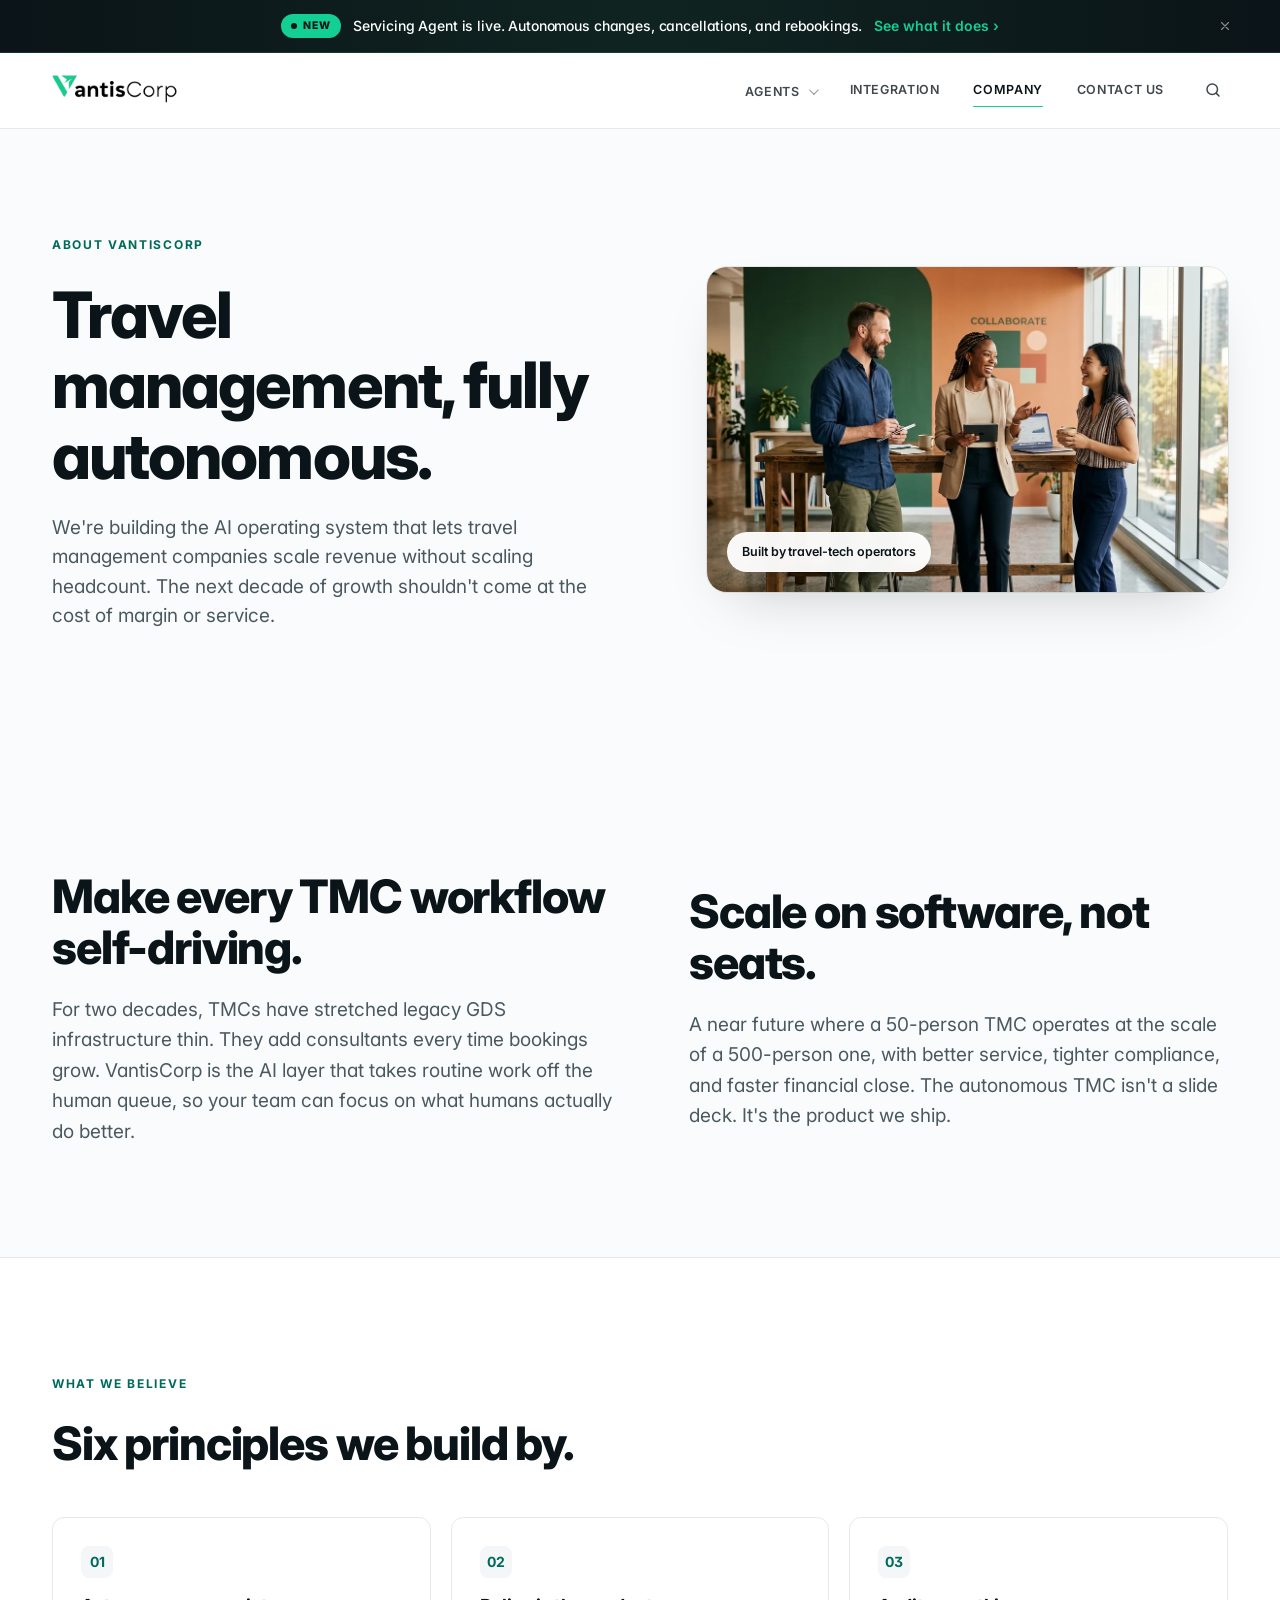
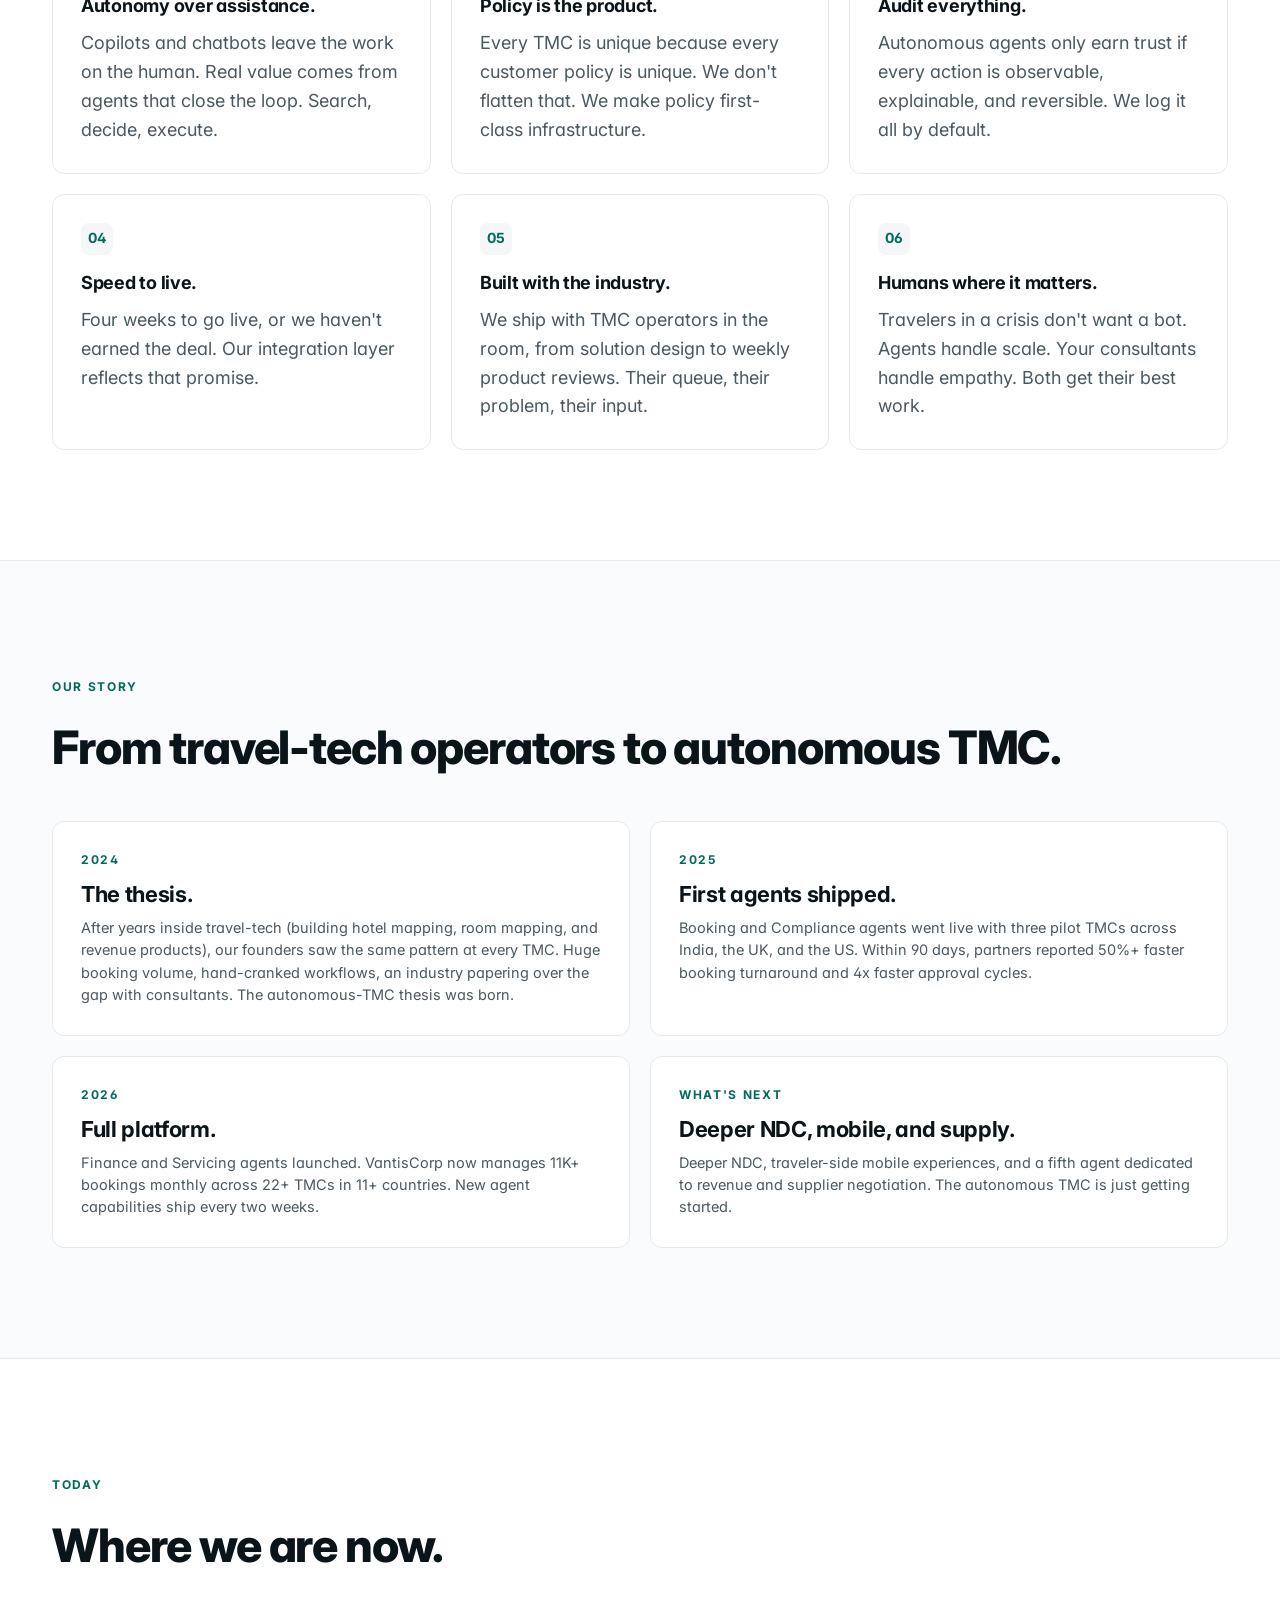
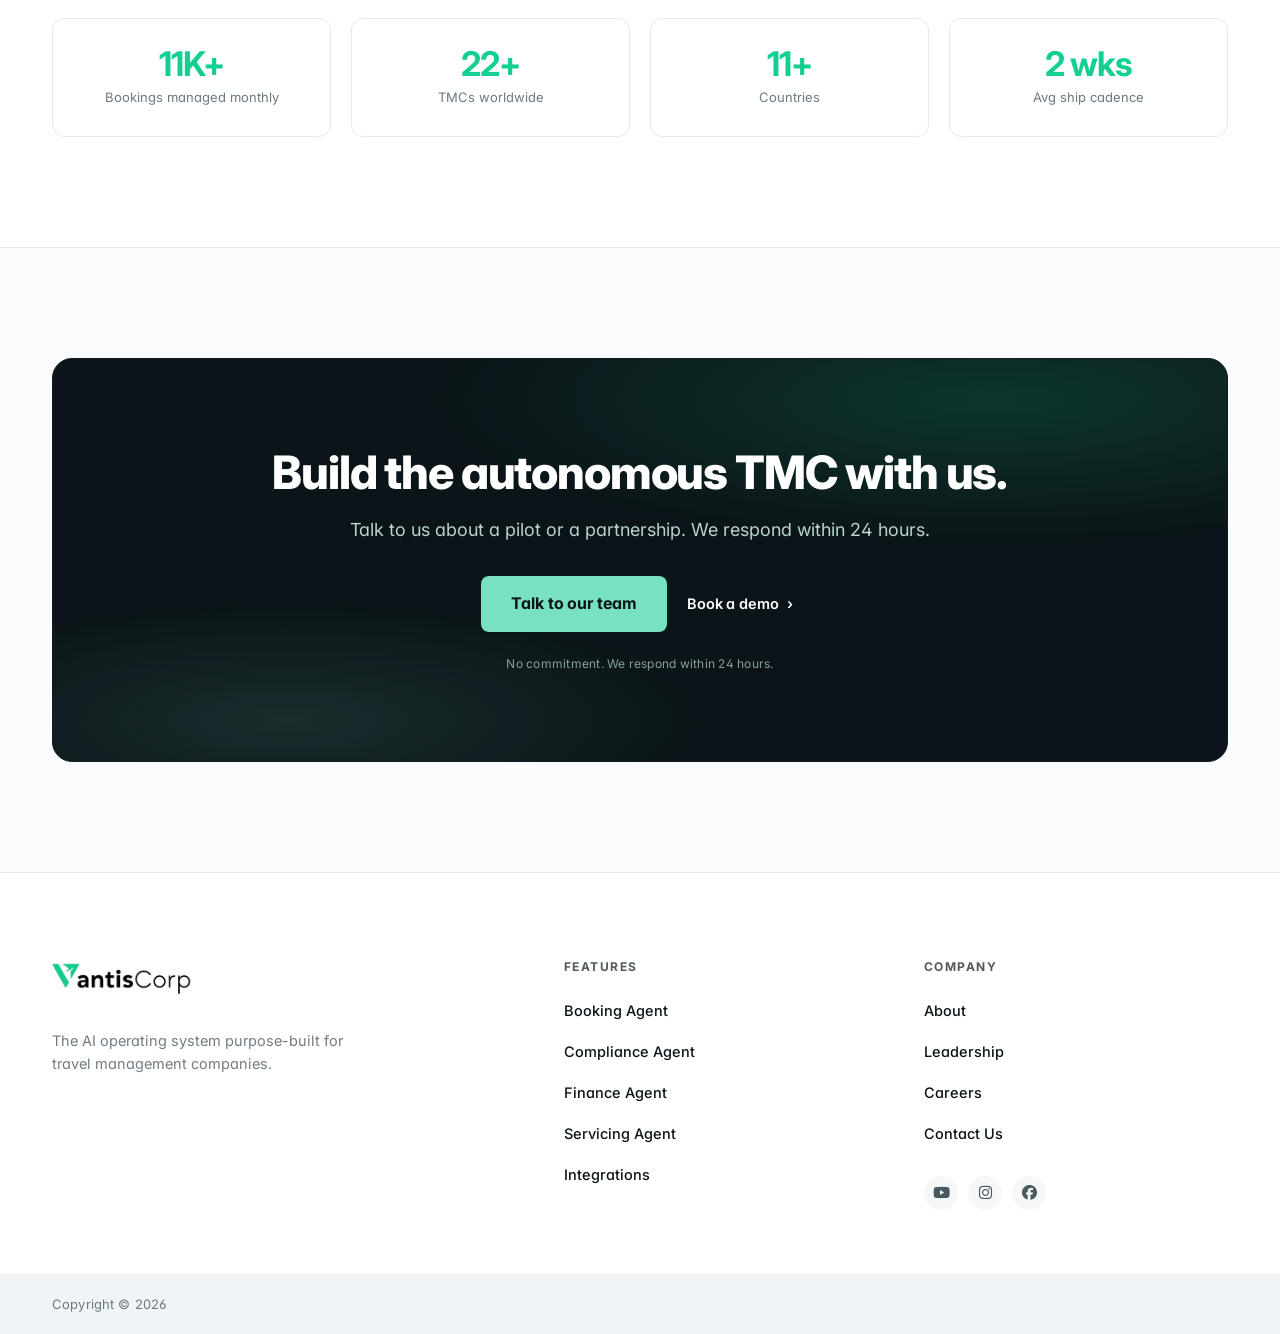
==== commit c13e95c8: "v6.4.3: 97% smaller images (PNG to WebP), mobile shows only Director card - Editorial PNGs (9.6 MB) " ====
--- a/about.html
+++ b/about.html
@@ -89,7 +89,7 @@
       <p>We're building the AI operating system that lets travel management companies scale revenue without scaling headcount. The next decade of growth shouldn't come at the cost of margin or service.</p>
     </div>
     <div class="split-hero-image split-hero-image--editorial">
-      <img src="images/editorial/about_team.png" alt="VantisCorp team collaborating in a modern office" loading="eager" width="1376" height="768" />
+      <img src="images/editorial/about_team.webp" alt="VantisCorp team collaborating in a modern office" loading="eager" width="1376" height="768" />
       <span class="split-hero-badge">Built by travel-tech operators</span>
     </div>
   </div>
--- a/css/styles.css
+++ b/css/styles.css
@@ -421,11 +421,7 @@
   border: 1px solid rgba(255,255,255,0.6);
   box-shadow: 0 8px 20px -8px rgba(11,20,24,0.2);
 }
-.split-hero-badge::before {
-  content: ""; width: 7px; height: 7px; border-radius: 50%;
-  background: var(--bright-green);
-  box-shadow: 0 0 0 3px rgba(20,207,147,0.2);
-}
+.split-hero-badge::before { content: none; }
 @media (max-width: 900px) {
   .split-hero .container { grid-template-columns: 1fr; gap: 48px; }
   .split-hero-image { aspect-ratio: 16 / 11; max-width: 560px; }
@@ -461,14 +457,7 @@
   display: flex; align-items: center; gap: 10px;
   font-size: 12px; font-weight: 500;
 }
-.frag-dot {
-  width: 7px; height: 7px; border-radius: 50%;
-  flex-shrink: 0;
-}
-.frag-dot--green {
-  background: var(--bright-green, #14cf93);
-  box-shadow: 0 0 0 3px rgba(20,207,147,0.18);
-}
+.frag-dot { display: none; }
 .frag-name { color: var(--ink); font-weight: 600; }
 .frag-status { color: var(--text-2, #5a6e76); margin-left: auto; font-size: 11.5px; font-weight: 500; }
 .frag-label { font-size: 11px; color: var(--text-2, #5a6e76); font-weight: 600; letter-spacing: 0.02em; text-transform: uppercase; }
@@ -476,13 +465,22 @@
 .frag-meta { font-size: 11.5px; color: var(--bright-green, #14cf93); font-weight: 600; margin-top: 6px; }
 .frag-arrow { display: inline-block; margin-right: 2px; }
 @media (max-width: 900px) {
-  .hero-frag--tl { min-width: 0; padding: 10px 12px; top: 12px; left: 12px; }
-  .hero-frag--br { min-width: 0; padding: 10px 12px; bottom: 12px; right: 12px; }
-  .frag-row { font-size: 11px; }
-  .frag-metric { font-size: 20px; }
-}
-@media (max-width: 480px) {
+  .hero-frag {
+    padding: 10px 12px;
+    border-radius: 12px;
+    box-shadow: 0 12px 28px -12px rgba(11,20,24,0.28), 0 0 0 1px rgba(11,20,24,0.06);
+  }
+  .hero-frag--tl { min-width: 0; top: 12px; left: 12px; max-width: 64%; }
+  .hero-frag--br { min-width: 0; bottom: 12px; right: 12px; }
+  .frag-row { font-size: 11.5px; gap: 8px; }
+  .frag-metric { font-size: 18px; }
+  .frag-label { font-size: 10px; }
+  .frag-meta { font-size: 10.5px; margin-top: 4px; }
+}
+@media (max-width: 540px) {
+  .split-hero-image--editorial { aspect-ratio: 4 / 3; }
   .hero-frag--tl .frag-row:nth-child(3) { display: none; }
+  .frag-status { font-size: 10.5px; }
 }
 
 /* ---------- Buttons ---------- */
@@ -842,8 +840,57 @@
 
 /* ---------- Responsive ---------- */
 @media (max-width: 960px) {
-  .nav { display: none; }
-  .menu-toggle { display: block; }
+  .nav {
+    display: none;
+  }
+  .nav.is-open {
+    display: flex !important;
+    position: fixed !important;
+    top: 0 !important;
+    left: 0 !important;
+    right: 0 !important;
+    bottom: 0 !important;
+    width: 100vw !important;
+    height: 100vh !important;
+    background: #fff !important;
+    flex-direction: column !important;
+    align-items: stretch !important;
+    justify-content: flex-start !important;
+    padding: 88px 24px 48px !important;
+    gap: 0 !important;
+    overflow-y: auto;
+    z-index: 200;
+    margin: 0 !important;
+  }
+  .nav.is-open > * {
+    width: 100%;
+    border-bottom: 1px solid rgba(11,20,24,0.08);
+  }
+  .nav.is-open > a,
+  .nav.is-open .nav-has-drop > a {
+    display: block !important;
+    padding: 18px 4px !important;
+    font-size: 17px !important;
+    font-weight: 600 !important;
+    color: var(--ink) !important;
+    opacity: 1 !important;
+  }
+  .nav.is-open .nav-drop { display: none !important; }
+  .nav.is-open .nav-search { display: none !important; }
+  body.nav-open { overflow: hidden; }
+  .menu-toggle {
+    display: block;
+    position: relative;
+    z-index: 210;
+  }
+  .menu-toggle[aria-expanded="true"] {
+    position: fixed;
+    top: 22px;
+    right: 22px;
+  }
+  .menu-toggle[aria-expanded="true"] svg path {
+    d: path("M6 6l12 12M6 18L18 6");
+  }
   .grid-2, .grid-3, .grid-4, .two-col, .two-col.reverse { grid-template-columns: 1fr; gap: 22px; }
   .int-grid { grid-template-columns: 1fr 1fr; }
   .brand-strip { grid-template-columns: repeat(3, 1fr); }
--- a/css/home.css
+++ b/css/home.css
@@ -561,10 +561,11 @@
 .people-role {
   display: inline-block;
   font-size: 11.5px;
-  font-weight: 600;
+  font-weight: 700;
   letter-spacing: 0.08em;
   text-transform: uppercase;
-  color: rgba(255,255,255,0.85);
+  color: #fff;
+  opacity: 0.85;
   margin-bottom: 8px;
 }
 .people-quote {
@@ -574,6 +575,7 @@
   letter-spacing: -0.015em;
   margin: 0;
   max-width: 22ch;
+  color: #fff;
 }
 .people-quote-sm {
   font-size: 14.5px;
@@ -589,18 +591,20 @@
   gap: 8px;
 }
 @media (max-width: 900px) {
-  .people-band { padding: 64px 0; }
-  .people-grid { grid-template-columns: 1fr; gap: 16px; }
-  .people-stack { grid-template-columns: 1fr 1fr; grid-template-rows: auto; gap: 16px; }
-  .people-card { aspect-ratio: 4 / 3; }
-  .people-card--lg { aspect-ratio: 16 / 11; }
-  .people-quote { font-size: 18px; }
-  .people-card--lg figcaption { padding: 22px; }
-  .people-card figcaption { padding: 18px; }
+  .people-band { padding: 56px 0; }
+  .people-grid { grid-template-columns: 1fr; gap: 14px; }
+  .people-stack { display: none; }
+  .people-card { aspect-ratio: auto; }
+  .people-card--lg { aspect-ratio: auto; }
+  .people-card img { aspect-ratio: 4 / 3; flex: none; height: auto; }
+  .people-card--lg img { aspect-ratio: 4 / 5; object-position: center 25%; }
+  .people-quote { font-size: 18px; max-width: none; }
+  .people-card--lg figcaption { padding: 22px 22px 24px; gap: 6px; }
+  .people-role { font-size: 10.5px; margin-bottom: 6px; }
 }
 @media (max-width: 540px) {
-  .people-stack { grid-template-columns: 1fr; }
-  .people-quote-sm { font-size: 13.5px; }
+  .people-card--lg img { aspect-ratio: 4 / 5; }
+  .people-card--lg figcaption { padding: 20px 20px 22px; }
 }
 
 /* ====================================================
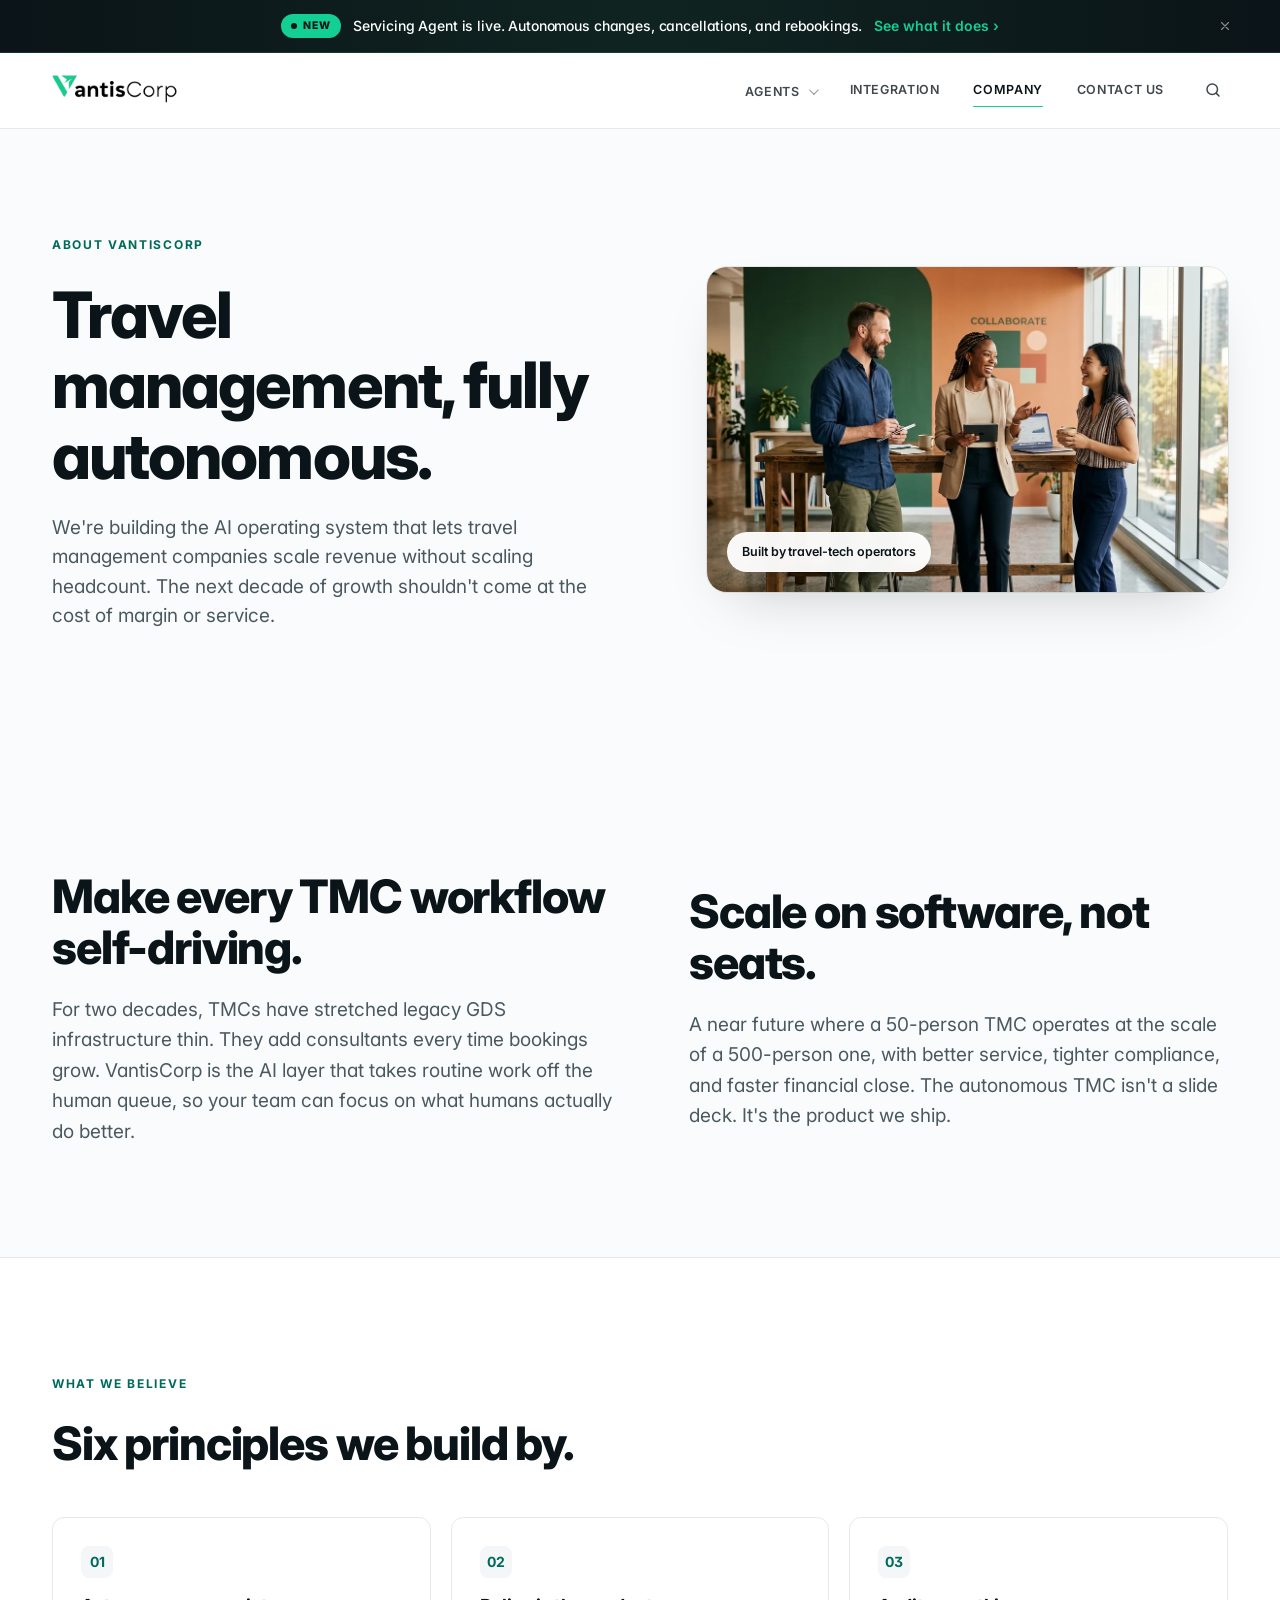
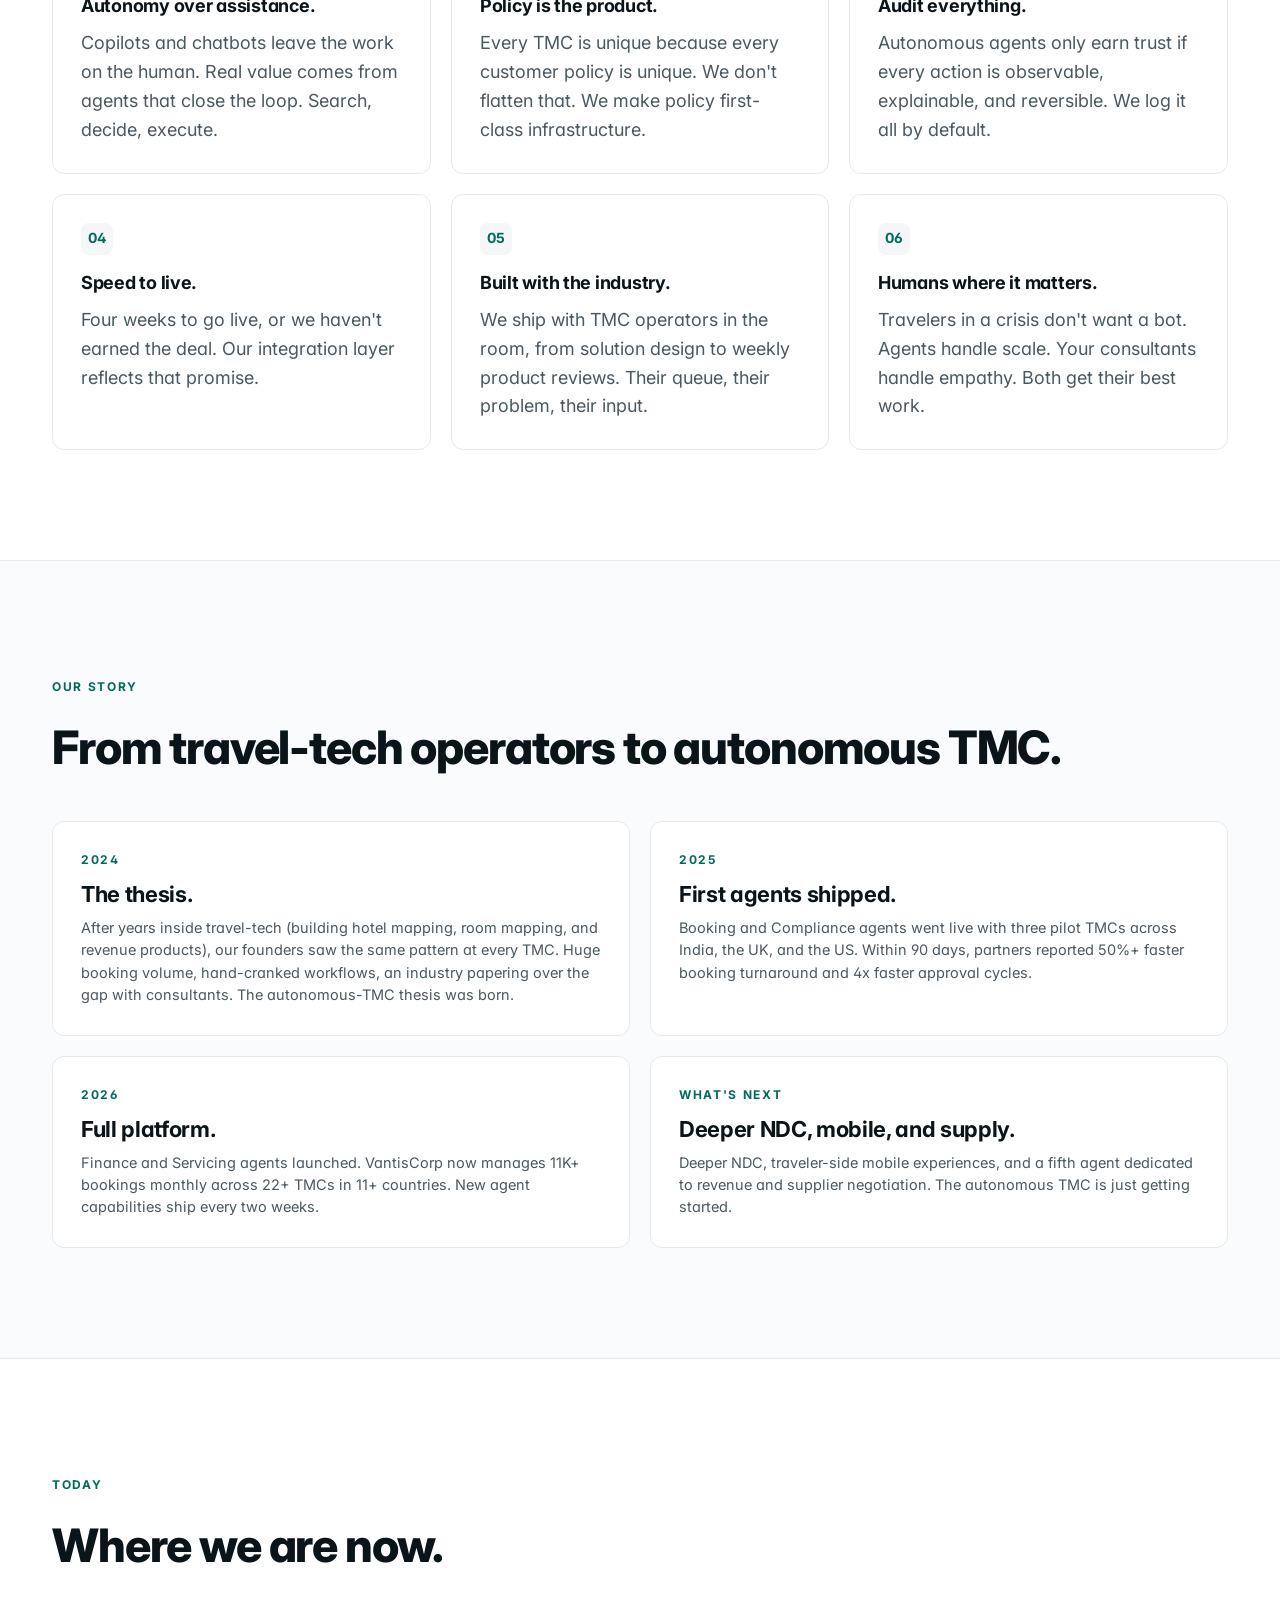
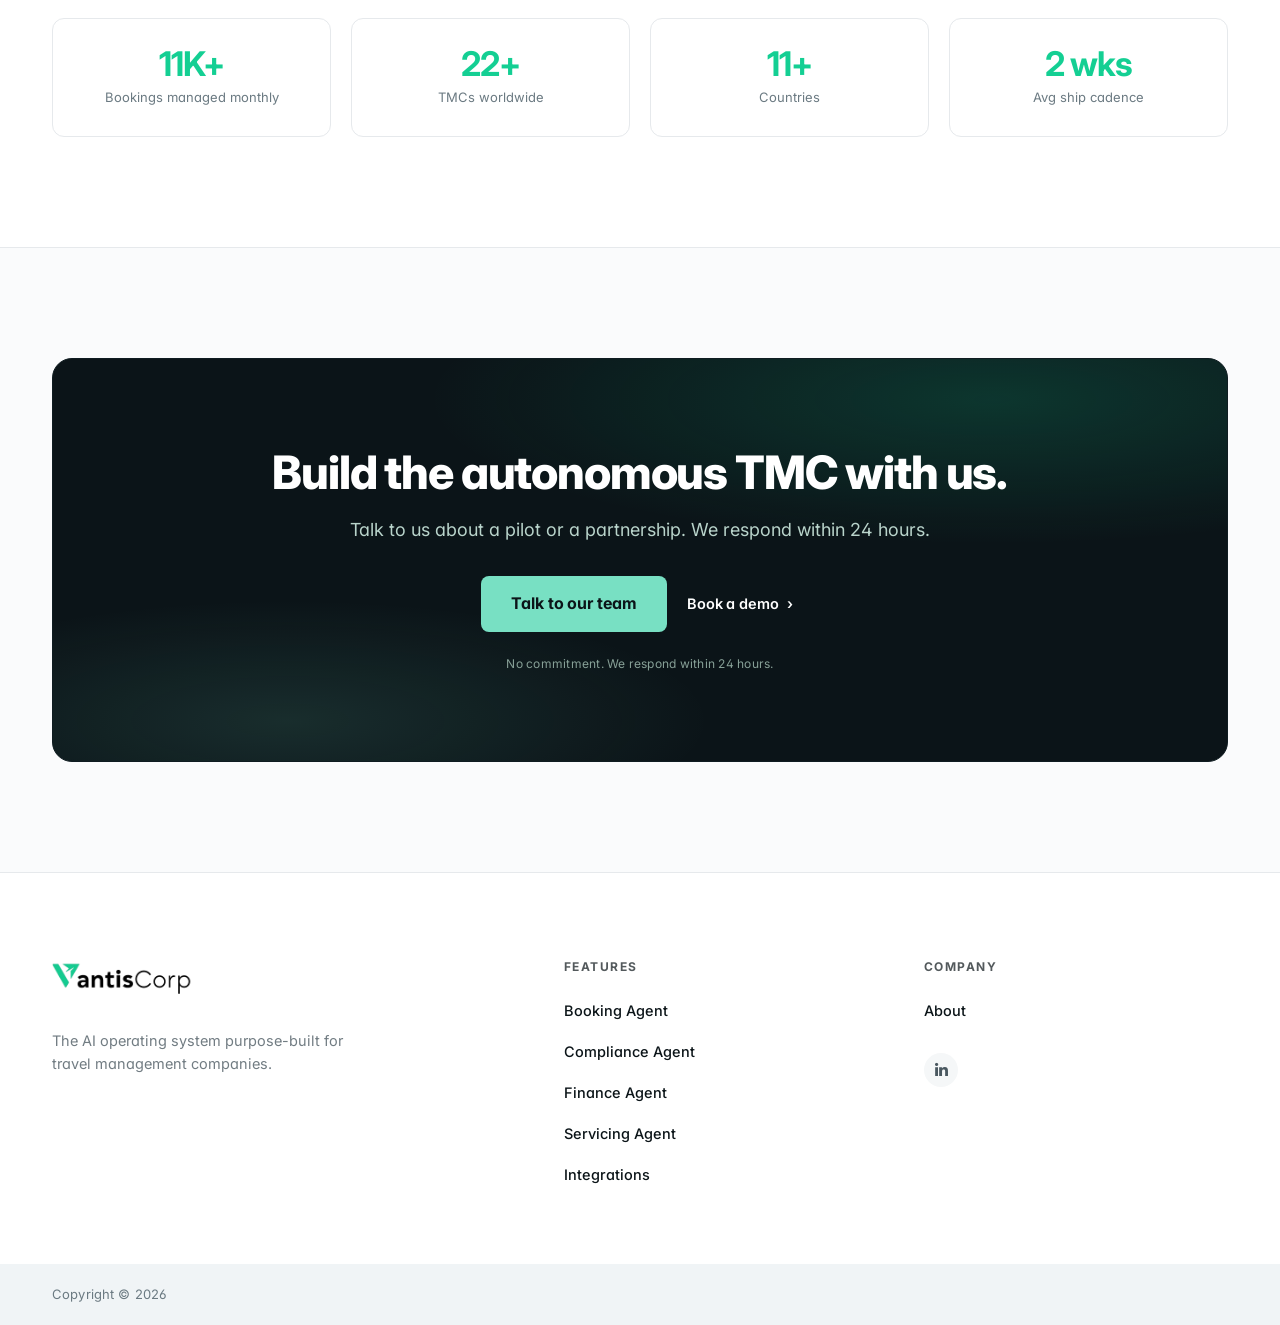
==== commit 42ab3ae7: "v6.5: remove dead links (Resources/Leadership/Careers/Contact), replace social icons with single Lin" ====
--- a/about.html
+++ b/about.html
@@ -73,7 +73,7 @@
       </div>
       <a href="integrations.html">Integration</a>
       <a href="about.html" class="active">Company</a>
-      <a href="#">Contact Us</a>
+      <a href="index.html#cta">Contact Us</a>
       <a class="nav-search" href="#" aria-label="Search"><svg viewBox="0 0 24 24" xmlns="http://www.w3.org/2000/svg"><circle cx="11" cy="11" r="7"/><path d="m20 20-3.5-3.5" stroke-linecap="round"/></svg></a>
     </nav>
     <button class="menu-toggle" aria-label="Menu"><svg viewBox="0 0 24 24" xmlns="http://www.w3.org/2000/svg"><path d="M4 7h16M4 12h16M4 17h16" stroke-linecap="round"/></svg></button>
@@ -204,8 +204,8 @@
       <h2>Build the autonomous TMC with us.</h2>
       <p>Talk to us about a pilot or a partnership. We respond within 24 hours.</p>
       <div class="actions">
-        <a class="btn btn-primary" href="#">Talk to our team</a>
-        <a class="btn btn-ghost" href="#">Book a demo <span aria-hidden="true">›</span></a>
+        <a class="btn btn-primary" href="index.html#cta">Talk to our team</a>
+        <a class="btn btn-ghost" href="index.html#cta">Book a demo <span aria-hidden="true">›</span></a>
       </div>
       <div class="fine">No commitment. We respond within 24 hours.</div>
     </div>
@@ -233,14 +233,9 @@
         <h4>Company</h4>
         <ul>
           <li><a href="about.html">About</a></li>
-          <li><a href="#">Leadership</a></li>
-          <li><a href="#">Careers</a></li>
-          <li><a href="#">Contact Us</a></li>
         </ul>
         <div class="foot-socials-light">
-          <a href="#" aria-label="YouTube"><i class="fa-brands fa-youtube"></i></a>
-          <a href="#" aria-label="Instagram"><i class="fa-brands fa-instagram"></i></a>
-          <a href="#" aria-label="Facebook"><i class="fa-brands fa-facebook"></i></a>
+          <a href="https://www.linkedin.com/company/112792990/" target="_blank" rel="noopener" aria-label="LinkedIn"><i class="fa-brands fa-linkedin-in"></i></a>
         </div>
       </div>
     </div>
--- a/css/home.css
+++ b/css/home.css
@@ -829,6 +829,61 @@
   max-width: 480px;
 }
 .cta-actions { display: flex; align-items: center; gap: 28px; flex-wrap: wrap; }
+
+/* ====================================================
+   CTA DEMO FORM (homepage)
+   ==================================================== */
+.cta-form {
+  display: flex;
+  flex-direction: column;
+  gap: 12px;
+  max-width: 540px;
+}
+.cta-form-row {
+  display: grid;
+  grid-template-columns: 1fr 1fr;
+  gap: 12px;
+}
+.cta-input {
+  font-family: inherit;
+  font-size: 15px;
+  color: #fff;
+  background: rgba(255,255,255,0.10);
+  border: 1px solid rgba(255,255,255,0.28);
+  border-radius: 8px;
+  padding: 13px 16px;
+  width: 100%;
+  outline: none;
+  transition: background 0.15s ease, border-color 0.15s ease;
+}
+.cta-input::placeholder { color: rgba(255,255,255,0.65); }
+.cta-input:hover { background: rgba(255,255,255,0.14); border-color: rgba(255,255,255,0.40); }
+.cta-input:focus { background: rgba(255,255,255,0.18); border-color: var(--mint, #14CF93); }
+.cta-input.is-error { border-color: #ff8a8a; background: rgba(255,138,138,0.10); }
+.cta-textarea { resize: vertical; min-height: 92px; font-family: inherit; }
+.cta-submit {
+  align-self: flex-start;
+  margin-top: 4px;
+  cursor: pointer;
+  border: none;
+}
+.cta-form-status {
+  font-size: 14px;
+  line-height: 1.5;
+  color: rgba(255,255,255,0.92);
+  min-height: 20px;
+  margin-top: 4px;
+}
+.cta-form-status.is-success {
+  color: #fff;
+  background: rgba(20,207,147,0.18);
+  border: 1px solid rgba(20,207,147,0.45);
+  border-radius: 8px;
+  padding: 12px 14px;
+  font-weight: 600;
+}
+.cta-form-status.is-error { color: #ffd2d2; }
+
 .btn-primary-on-green {
   background: var(--mint);
   color: var(--ink);
@@ -960,12 +1015,70 @@
   }
   .hero-stat strong { font-size: 26px; }
   .hero-stat span { font-size: 13px; line-height: 1.4; }
-  .hero-card.noti { width: 240px; }
+
+  /* MOBILE HERO VISUAL — hero image as backdrop, metric + agent cards float over it */
+  .hero-visual {
+    position: relative;
+    min-height: 0;
+    display: block;
+    margin-top: 12px;
+    padding: 0;
+    overflow: visible;
+  }
+  .hero-bg-img {
+    display: block;
+    width: 100%;
+    height: 440px;        /* fixed tall canvas so cards have backdrop the whole way down */
+    object-fit: cover;
+    object-position: center;
+    max-width: 100%;
+    margin: 0 auto;
+    border-radius: 18px;
+  }
+  /* Metrics row floats over TOP of hero image */
+  .hero-card.hero-card-metrics {
+    position: absolute;
+    top: 14px;
+    left: 12px;
+    right: 12px;
+    display: grid;
+    grid-template-columns: repeat(3, 1fr);
+    gap: 8px;
+    padding: 12px 12px;
+    box-shadow: 0 12px 28px rgba(11,20,24,0.16), 0 2px 4px rgba(11,20,24,0.08);
+    z-index: 3;
+  }
+  .hero-card-metrics .metric .m-val { font-size: 14px; line-height: 1.15; }
+  .hero-card-metrics .metric .m-val em { font-size: 10.5px; margin-left: 3px; display: inline-block; }
+  .hero-card-metrics .metric .m-lbl { font-size: 10.5px; line-height: 1.25; margin-top: 3px; }
+
+  /* Agent notification cards — stagger over middle/bottom of hero image */
+  .hero-card.noti {
+    position: absolute;
+    width: auto;
+    max-width: calc(100% - 24px);
+    padding: 10px 12px;
+    gap: 10px;
+    margin: 0;
+    box-shadow: 0 12px 28px rgba(11,20,24,0.16), 0 2px 4px rgba(11,20,24,0.08);
+    z-index: 4;
+  }
+  .hero-card.noti:nth-of-type(2) { top: 110px; left: 12px; right: 12px; }
+  .hero-card.noti:nth-of-type(3) { top: 210px; left: 12px; right: 12px; }
+  .hero-card.noti:nth-of-type(4) { top: 310px; left: 12px; right: 12px; }
+  .noti-ico { width: 32px; height: 32px; font-size: 13px; border-radius: 8px; }
+  .noti-title { font-size: 13px; line-height: 1.2; }
+  .noti-sub { font-size: 11.5px; line-height: 1.25; margin-top: 1px; }
+  .noti-badge { font-size: 11px; padding: 3px 9px; }
   .section-h, .agent-h, .step-h, .int-strip-h { font-size: 24px; }
   .results-h { font-size: 36px; }
   .get-started-h { font-size: 44px; }
   .cta-content h2 { font-size: 36px; }
-  .cta-banner-live { padding: 48px 28px; }
+  .cta-banner-live { padding: 48px 24px; }
+  .cta-form-row { grid-template-columns: 1fr; gap: 10px; }
+  .cta-form { gap: 10px; }
+  .cta-input { font-size: 16px; padding: 12px 14px; } /* 16px prevents iOS zoom-on-focus */
+  .cta-submit { width: 100%; align-self: stretch; }
   .site-footer-light .foot-grid-3 { grid-template-columns: 1fr; gap: 36px; padding-bottom: 48px; }
   .site-footer-light { padding-top: 64px; }
   .foot-tagline-light { max-width: 100%; }
@@ -994,4 +1107,7 @@
   .hero-stat span { font-size: 12px; }
   .mock-3stats .big { font-size: 18px; }
   .mock-3stats > div { padding: 12px 6px; }
-}
+  .hero-card-metrics { gap: 8px; padding: 14px 12px; }
+  .hero-card-metrics .metric .m-val { font-size: 14px; }
+  .hero-card-metrics .metric .m-lbl { font-size: 10.5px; }
+}
